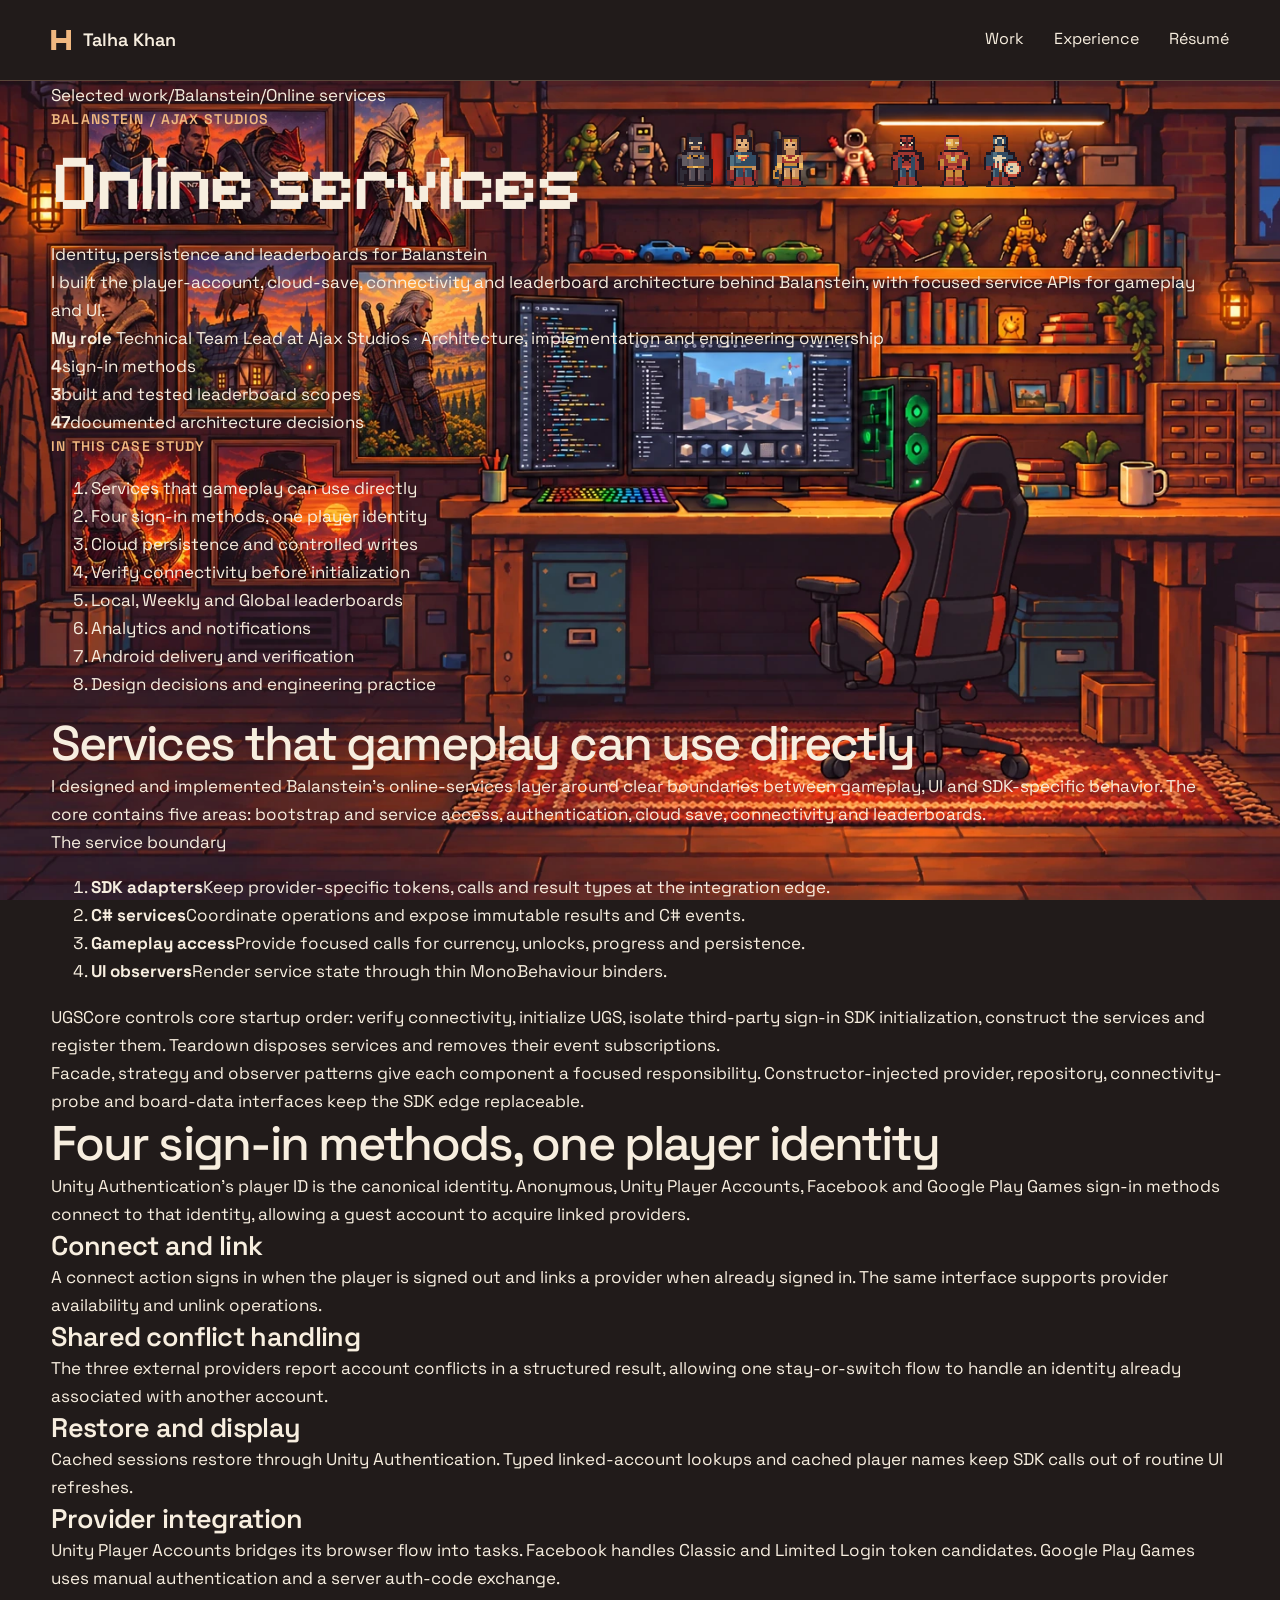
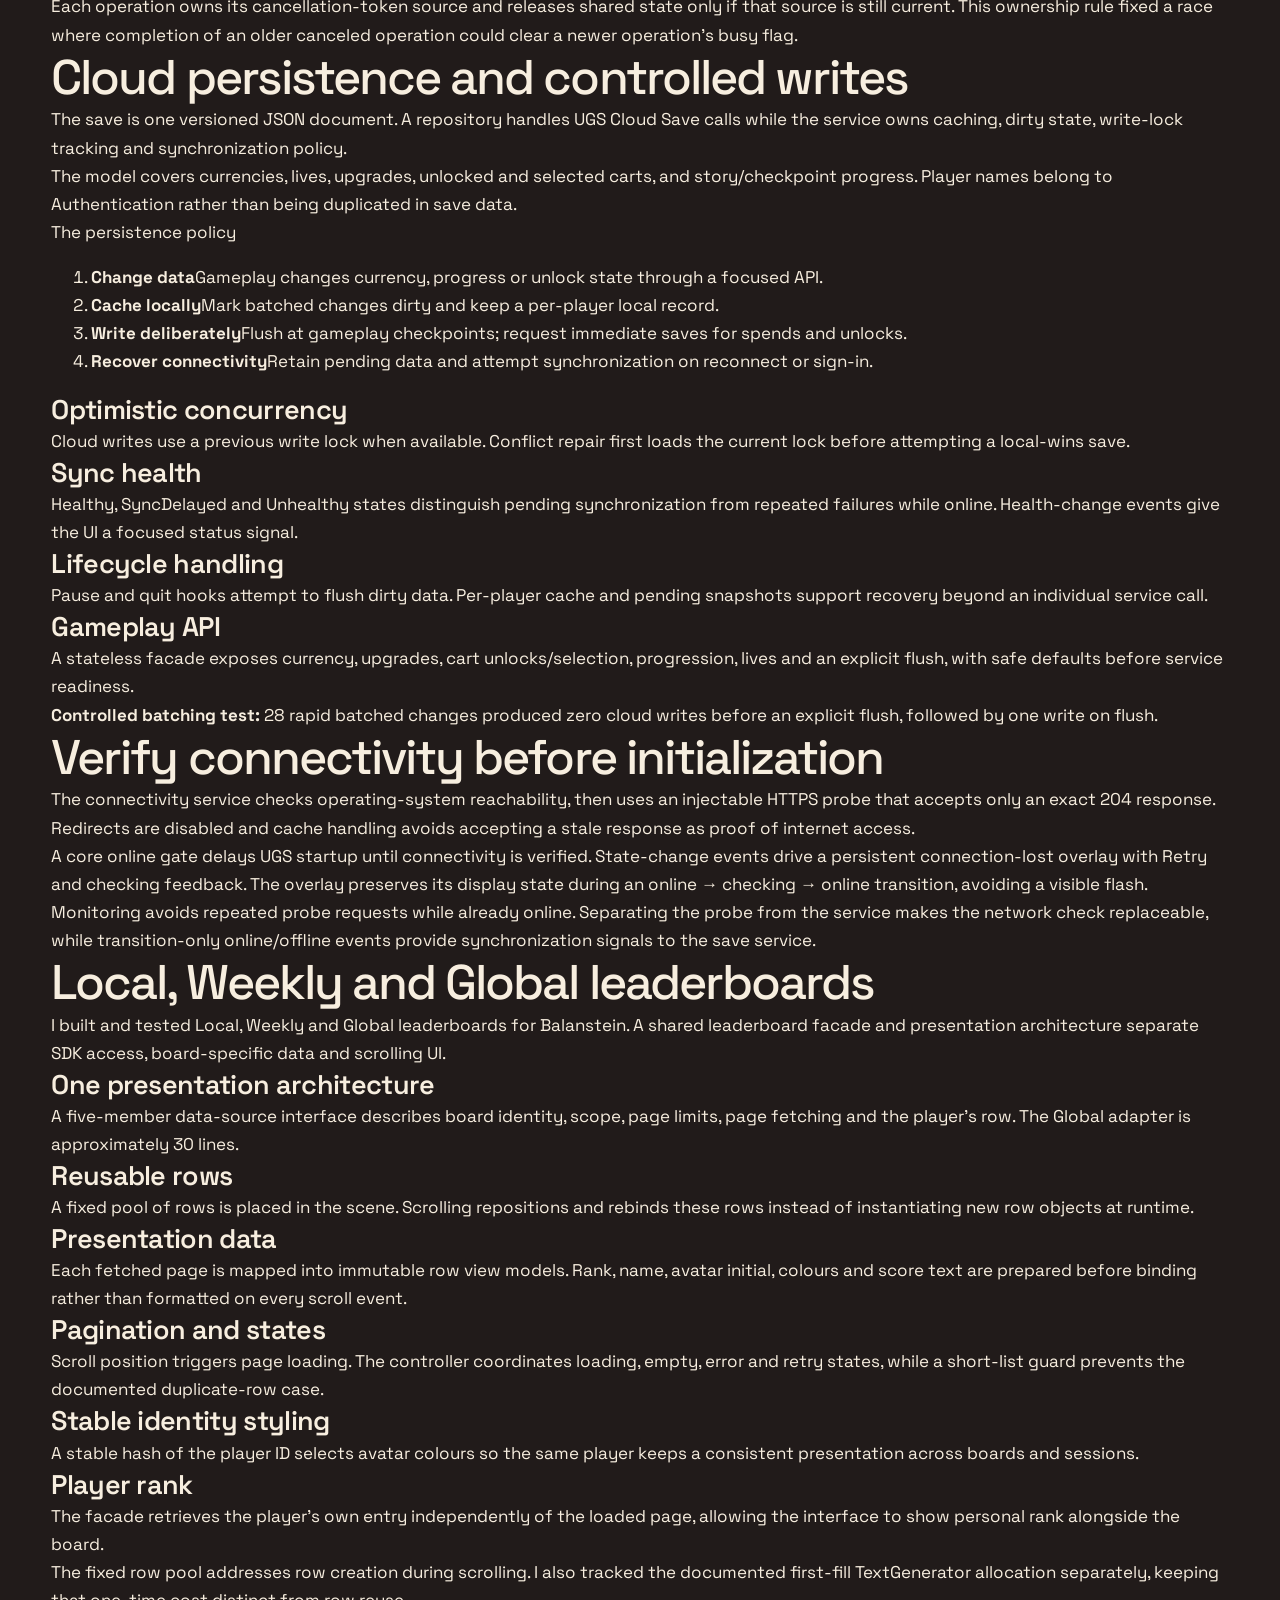
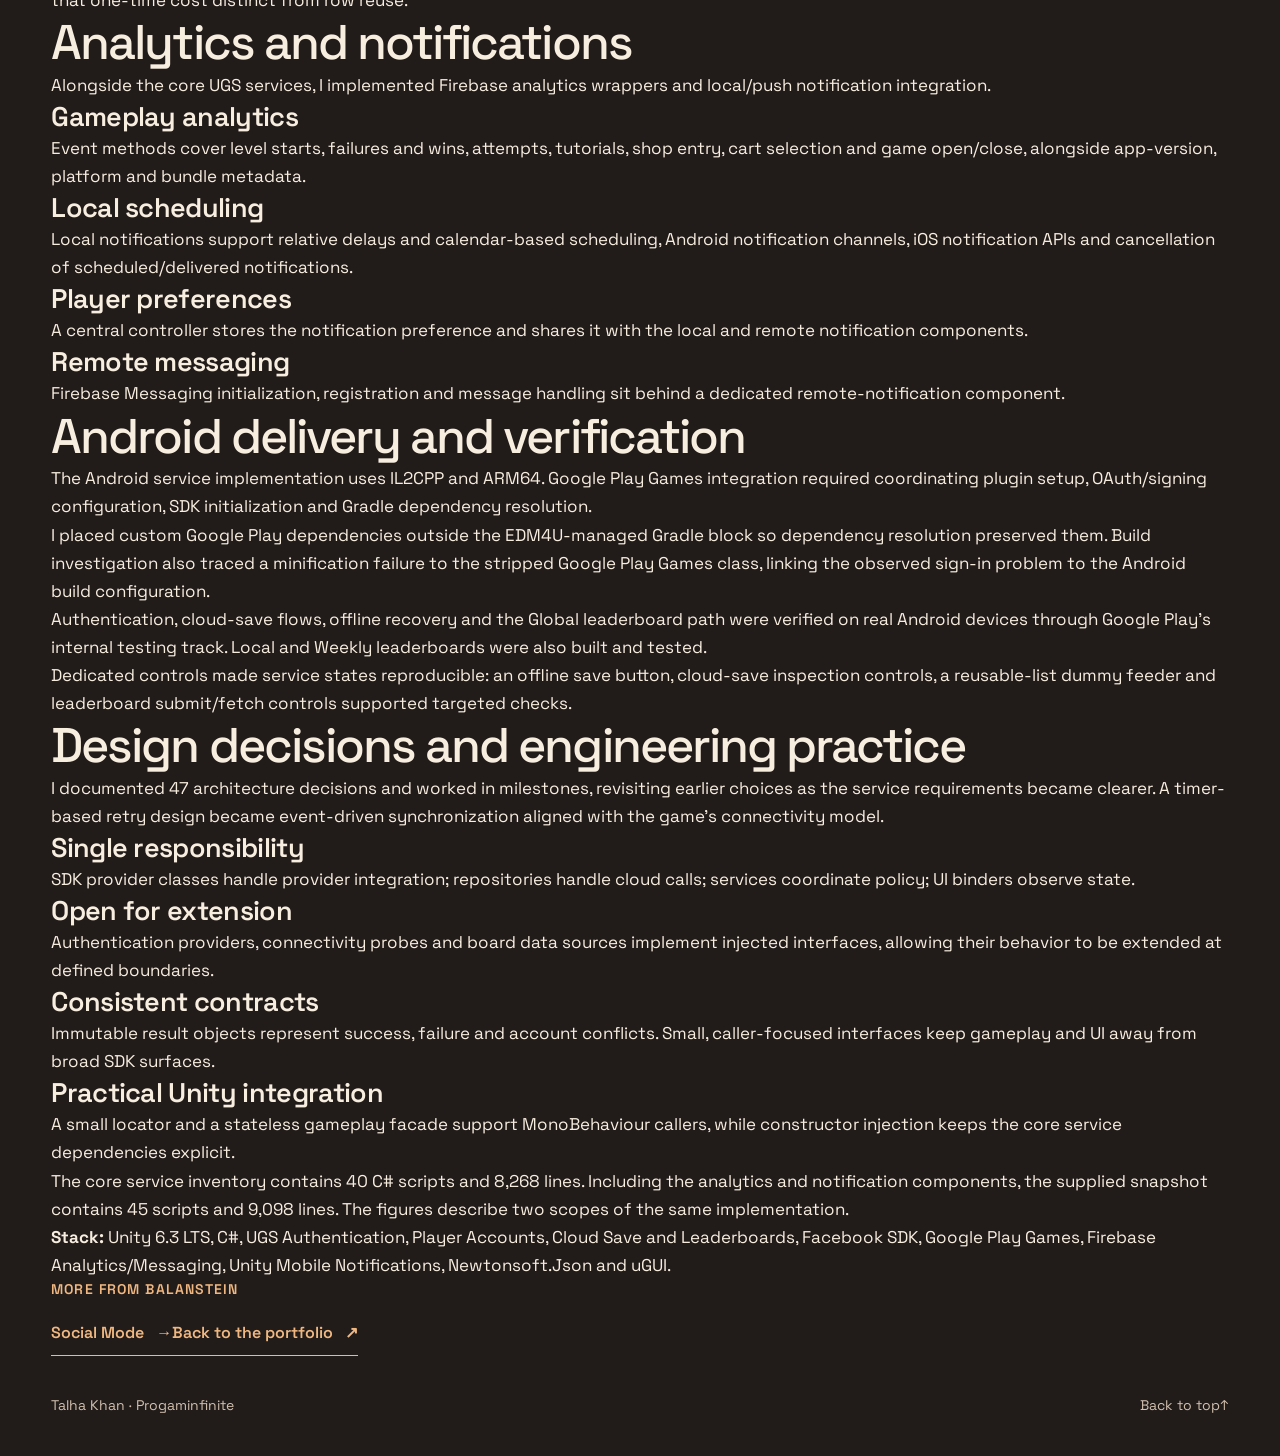
==== case-studies/balanstein-online-services/index.html @ c46fcde0 "Add Balanstein online services and tested leaderboards case study" ====
<!doctype html>
<html lang="en">
<head>
  <meta charset="utf-8">
  <meta name="viewport" content="width=device-width, initial-scale=1">
  <meta name="theme-color" content="#211b1a">
  <title>Online services · Balanstein · Talha Khan</title>
  <meta name="description" content="I built the player-account, cloud-save, connectivity and leaderboard architecture behind Balanstein, with focused service APIs for gameplay and UI.">
  <link rel="canonical" href="https://spideyatwork03.github.io/progaminfinite/case-studies/balanstein-online-services/">
  <meta property="og:title" content="Online services · Balanstein · Talha Khan">
  <meta property="og:description" content="I built the player-account, cloud-save, connectivity and leaderboard architecture behind Balanstein, with focused service APIs for gameplay and UI.">
  <meta property="og:type" content="article">
  <meta property="og:url" content="https://spideyatwork03.github.io/progaminfinite/case-studies/balanstein-online-services/">
  <meta property="og:image" content="https://spideyatwork03.github.io/progaminfinite/assets/art/balanstein-concept.webp">
  <link rel="icon" type="image/svg+xml" href="../../favicon.svg">
  <link rel="stylesheet" href="../../style.css">
</head>
<body class="case-study" id="top">
  <a class="skip-link" href="#main">Skip to case study</a>
  <div class="studio-backdrop" aria-hidden="true"><img src="../../assets/art/room-heroes.svg" alt="" width="1536" height="1024"></div>
  <header class="site-header"><div class="wrap header-inner">
    <a class="brand" href="../../"><span class="brand-mark" aria-hidden="true"></span>Talha Khan</a>
    <nav class="desktop-nav" aria-label="Main navigation"><a href="../../#work">Work</a><a href="../../#experience">Experience</a><a href="../../documents/Talha-Khan-Resume.pdf">Résumé</a></nav>
  </div></header>
  <main class="case-wrap wrap" id="main">
    <nav class="breadcrumbs" aria-label="Breadcrumb"><a href="../../#work">Selected work</a><span aria-hidden="true">/</span><a href="../../#balanstein">Balanstein</a><span aria-hidden="true">/</span><span aria-current="page">Online services</span></nav>
    <header class="case-hero">
      <p class="eyebrow">Balanstein / Ajax Studios</p><h1 class="case-title">Online services</h1>
      <p class="case-subtitle">Identity, persistence and leaderboards for Balanstein</p><p class="case-lead">I built the player-account, cloud-save, connectivity and leaderboard architecture behind Balanstein, with focused service APIs for gameplay and UI.</p>
      <p class="case-role"><strong>My role</strong> Technical Team Lead at Ajax Studios · Architecture, implementation and engineering ownership</p>
      <div class="case-metrics"><div><strong>4</strong><span>sign-in methods</span></div><div><strong>3</strong><span>built and tested leaderboard scopes</span></div><div><strong>47</strong><span>documented architecture decisions</span></div></div>
    </header>
    <div class="case-layout">
      <nav class="case-contents" aria-label="Case study contents"><p class="eyebrow">In this case study</p><ol><li><a href="#architecture">Services that gameplay can use directly</a></li><li><a href="#identity">Four sign-in methods, one player identity</a></li><li><a href="#persistence">Cloud persistence and controlled writes</a></li><li><a href="#connectivity">Verify connectivity before initialization</a></li><li><a href="#leaderboards">Local, Weekly and Global leaderboards</a></li><li><a href="#analytics">Analytics and notifications</a></li><li><a href="#delivery">Android delivery and verification</a></li><li><a href="#decisions">Design decisions and engineering practice</a></li></ol></nav>
      <div class="case-body"><section class="case-section" id="architecture" aria-labelledby="architecture-title"><h2 id="architecture-title">Services that gameplay can use directly</h2><p>I designed and implemented Balanstein’s online-services layer around clear boundaries between gameplay, UI and SDK-specific behavior. The core contains five areas: bootstrap and service access, authentication, cloud save, connectivity and leaderboards.</p><figure class="architecture-figure"><figcaption>The service boundary</figcaption><ol class="architecture-flow"><li><strong>SDK adapters</strong><span>Keep provider-specific tokens, calls and result types at the integration edge.</span></li><li><strong>C# services</strong><span>Coordinate operations and expose immutable results and C# events.</span></li><li><strong>Gameplay access</strong><span>Provide focused calls for currency, unlocks, progress and persistence.</span></li><li><strong>UI observers</strong><span>Render service state through thin MonoBehaviour binders.</span></li></ol></figure><p>UGSCore controls core startup order: verify connectivity, initialize UGS, isolate third-party sign-in SDK initialization, construct the services and register them. Teardown disposes services and removes their event subscriptions.</p><p>Facade, strategy and observer patterns give each component a focused responsibility. Constructor-injected provider, repository, connectivity-probe and board-data interfaces keep the SDK edge replaceable.</p></section><section class="case-section" id="identity" aria-labelledby="identity-title"><h2 id="identity-title">Four sign-in methods, one player identity</h2><p>Unity Authentication’s player ID is the canonical identity. Anonymous, Unity Player Accounts, Facebook and Google Play Games sign-in methods connect to that identity, allowing a guest account to acquire linked providers.</p><div class="case-notes"><article><h3>Connect and link</h3><p>A connect action signs in when the player is signed out and links a provider when already signed in. The same interface supports provider availability and unlink operations.</p></article><article><h3>Shared conflict handling</h3><p>The three external providers report account conflicts in a structured result, allowing one stay-or-switch flow to handle an identity already associated with another account.</p></article><article><h3>Restore and display</h3><p>Cached sessions restore through Unity Authentication. Typed linked-account lookups and cached player names keep SDK calls out of routine UI refreshes.</p></article><article><h3>Provider integration</h3><p>Unity Player Accounts bridges its browser flow into tasks. Facebook handles Classic and Limited Login token candidates. Google Play Games uses manual authentication and a server auth-code exchange.</p></article></div><p>Each operation owns its cancellation-token source and releases shared state only if that source is still current. This ownership rule fixed a race where completion of an older canceled operation could clear a newer operation’s busy flag.</p></section><section class="case-section" id="persistence" aria-labelledby="persistence-title"><h2 id="persistence-title">Cloud persistence and controlled writes</h2><p>The save is one versioned JSON document. A repository handles UGS Cloud Save calls while the service owns caching, dirty state, write-lock tracking and synchronization policy.</p><p>The model covers currencies, lives, upgrades, unlocked and selected carts, and story/checkpoint progress. Player names belong to Authentication rather than being duplicated in save data.</p><figure class="architecture-figure"><figcaption>The persistence policy</figcaption><ol class="architecture-flow"><li><strong>Change data</strong><span>Gameplay changes currency, progress or unlock state through a focused API.</span></li><li><strong>Cache locally</strong><span>Mark batched changes dirty and keep a per-player local record.</span></li><li><strong>Write deliberately</strong><span>Flush at gameplay checkpoints; request immediate saves for spends and unlocks.</span></li><li><strong>Recover connectivity</strong><span>Retain pending data and attempt synchronization on reconnect or sign-in.</span></li></ol></figure><div class="case-notes"><article><h3>Optimistic concurrency</h3><p>Cloud writes use a previous write lock when available. Conflict repair first loads the current lock before attempting a local-wins save.</p></article><article><h3>Sync health</h3><p>Healthy, SyncDelayed and Unhealthy states distinguish pending synchronization from repeated failures while online. Health-change events give the UI a focused status signal.</p></article><article><h3>Lifecycle handling</h3><p>Pause and quit hooks attempt to flush dirty data. Per-player cache and pending snapshots support recovery beyond an individual service call.</p></article><article><h3>Gameplay API</h3><p>A stateless facade exposes currency, upgrades, cart unlocks/selection, progression, lives and an explicit flush, with safe defaults before service readiness.</p></article></div><p class="case-result"><strong>Controlled batching test:</strong> 28 rapid batched changes produced zero cloud writes before an explicit flush, followed by one write on flush.</p></section><section class="case-section" id="connectivity" aria-labelledby="connectivity-title"><h2 id="connectivity-title">Verify connectivity before initialization</h2><p>The connectivity service checks operating-system reachability, then uses an injectable HTTPS probe that accepts only an exact 204 response. Redirects are disabled and cache handling avoids accepting a stale response as proof of internet access.</p><p>A core online gate delays UGS startup until connectivity is verified. State-change events drive a persistent connection-lost overlay with Retry and checking feedback. The overlay preserves its display state during an online → checking → online transition, avoiding a visible flash.</p><p>Monitoring avoids repeated probe requests while already online. Separating the probe from the service makes the network check replaceable, while transition-only online/offline events provide synchronization signals to the save service.</p></section><section class="case-section" id="leaderboards" aria-labelledby="leaderboards-title"><h2 id="leaderboards-title">Local, Weekly and Global leaderboards</h2><p>I built and tested Local, Weekly and Global leaderboards for Balanstein. A shared leaderboard facade and presentation architecture separate SDK access, board-specific data and scrolling UI.</p><div class="case-notes"><article><h3>One presentation architecture</h3><p>A five-member data-source interface describes board identity, scope, page limits, page fetching and the player’s row. The Global adapter is approximately 30 lines.</p></article><article><h3>Reusable rows</h3><p>A fixed pool of rows is placed in the scene. Scrolling repositions and rebinds these rows instead of instantiating new row objects at runtime.</p></article><article><h3>Presentation data</h3><p>Each fetched page is mapped into immutable row view models. Rank, name, avatar initial, colours and score text are prepared before binding rather than formatted on every scroll event.</p></article><article><h3>Pagination and states</h3><p>Scroll position triggers page loading. The controller coordinates loading, empty, error and retry states, while a short-list guard prevents the documented duplicate-row case.</p></article><article><h3>Stable identity styling</h3><p>A stable hash of the player ID selects avatar colours so the same player keeps a consistent presentation across boards and sessions.</p></article><article><h3>Player rank</h3><p>The facade retrieves the player’s own entry independently of the loaded page, allowing the interface to show personal rank alongside the board.</p></article></div><p>The fixed row pool addresses row creation during scrolling. I also tracked the documented first-fill TextGenerator allocation separately, keeping that one-time cost distinct from row reuse.</p></section><section class="case-section" id="analytics" aria-labelledby="analytics-title"><h2 id="analytics-title">Analytics and notifications</h2><p>Alongside the core UGS services, I implemented Firebase analytics wrappers and local/push notification integration.</p><div class="case-notes"><article><h3>Gameplay analytics</h3><p>Event methods cover level starts, failures and wins, attempts, tutorials, shop entry, cart selection and game open/close, alongside app-version, platform and bundle metadata.</p></article><article><h3>Local scheduling</h3><p>Local notifications support relative delays and calendar-based scheduling, Android notification channels, iOS notification APIs and cancellation of scheduled/delivered notifications.</p></article><article><h3>Player preferences</h3><p>A central controller stores the notification preference and shares it with the local and remote notification components.</p></article><article><h3>Remote messaging</h3><p>Firebase Messaging initialization, registration and message handling sit behind a dedicated remote-notification component.</p></article></div></section><section class="case-section" id="delivery" aria-labelledby="delivery-title"><h2 id="delivery-title">Android delivery and verification</h2><p>The Android service implementation uses IL2CPP and ARM64. Google Play Games integration required coordinating plugin setup, OAuth/signing configuration, SDK initialization and Gradle dependency resolution.</p><p>I placed custom Google Play dependencies outside the EDM4U-managed Gradle block so dependency resolution preserved them. Build investigation also traced a minification failure to the stripped Google Play Games class, linking the observed sign-in problem to the Android build configuration.</p><p>Authentication, cloud-save flows, offline recovery and the Global leaderboard path were verified on real Android devices through Google Play’s internal testing track. Local and Weekly leaderboards were also built and tested.</p><p>Dedicated controls made service states reproducible: an offline save button, cloud-save inspection controls, a reusable-list dummy feeder and leaderboard submit/fetch controls supported targeted checks.</p></section><section class="case-section" id="decisions" aria-labelledby="decisions-title"><h2 id="decisions-title">Design decisions and engineering practice</h2><p>I documented 47 architecture decisions and worked in milestones, revisiting earlier choices as the service requirements became clearer. A timer-based retry design became event-driven synchronization aligned with the game’s connectivity model.</p><div class="case-notes"><article><h3>Single responsibility</h3><p>SDK provider classes handle provider integration; repositories handle cloud calls; services coordinate policy; UI binders observe state.</p></article><article><h3>Open for extension</h3><p>Authentication providers, connectivity probes and board data sources implement injected interfaces, allowing their behavior to be extended at defined boundaries.</p></article><article><h3>Consistent contracts</h3><p>Immutable result objects represent success, failure and account conflicts. Small, caller-focused interfaces keep gameplay and UI away from broad SDK surfaces.</p></article><article><h3>Practical Unity integration</h3><p>A small locator and a stateless gameplay facade support MonoBehaviour callers, while constructor injection keeps the core service dependencies explicit.</p></article></div><p>The core service inventory contains 40 C# scripts and 8,268 lines. Including the analytics and notification components, the supplied snapshot contains 45 scripts and 9,098 lines. The figures describe two scopes of the same implementation.</p><p><strong>Stack:</strong> Unity 6.3 LTS, C#, UGS Authentication, Player Accounts, Cloud Save and Leaderboards, Facebook SDK, Google Play Games, Firebase Analytics/Messaging, Unity Mobile Notifications, Newtonsoft.Json and uGUI.</p></section></div>
    </div>
    <aside class="case-next" aria-label="Related case study"><p class="eyebrow">More from Balanstein</p><a class="text-link" href="../balanstein-social-mode/">Social Mode <span aria-hidden="true">→</span></a><a class="text-link" href="../../#balanstein">Back to the portfolio <span aria-hidden="true">↗</span></a></aside>
    <footer class="site-footer"><span>Talha Khan · Progaminfinite</span><a href="#top">Back to top <span aria-hidden="true">↑</span></a></footer>
  </main>
</body>
</html>
---- style.css ----
@font-face{font-family:"Space Grotesk";src:url("assets/fonts/space-grotesk-latin.woff2") format("woff2");font-weight:400 700;font-style:normal;font-display:swap}
@font-face{font-family:"Pixelify Sans";src:url("assets/fonts/pixelify-sans-latin.woff2") format("woff2");font-weight:500;font-style:normal;font-display:swap}
:root{color-scheme:dark;--ink:#f7eedf;--soft:#d0c0ae;--accent:#f0b880;--surface:#261f1c;--raised:#302722;--line:#5b473b}
*{box-sizing:border-box}
html{scroll-padding-top:110px}
body{margin:0;background:#211b1a;color:var(--ink);font:400 17px/1.65 "Space Grotesk",Arial,sans-serif;overflow-wrap:break-word}
body.dialog-open{overflow:hidden}
h1,h2,h3,h4,p,figure{margin:0}
a{color:inherit;text-decoration:none}
button{font:inherit;color:inherit;cursor:pointer}
a,button,summary{-webkit-tap-highlight-color:transparent}
a:focus-visible,button:focus-visible,summary:focus-visible{outline:3px solid var(--accent);outline-offset:5px}
[hidden]{display:none!important}
img{display:block;max-width:100%}
.wrap{width:min(1280px,92%);margin-inline:auto}
.skip-link{position:fixed;top:10px;left:10px;z-index:100;padding:12px 20px;background:var(--ink);color:#211b1a;clip-path:inset(100%)}
.skip-link:focus{clip-path:none}
.studio-backdrop{position:fixed;inset:0;z-index:-1;pointer-events:none;background:#211b1a}
.studio-backdrop img{width:100%;height:100%;object-fit:cover;object-position:center top}
.site-header{position:sticky;top:0;z-index:20;background:#211b1a;border-bottom:1px solid var(--line)}
.header-inner{min-height:80px;display:flex;align-items:center;gap:30px;position:relative}
.brand{display:flex;align-items:center;gap:12px;min-height:44px;font-weight:600;font-size:18px;white-space:nowrap}
.brand-mark{width:20px;height:20px;background:var(--accent);clip-path:polygon(0 0,25% 0,25% 40%,75% 40%,75% 0,100% 0,100% 100%,75% 100%,75% 65%,25% 65%,25% 100%,0 100%)}
.desktop-nav{display:flex;gap:30px;margin-left:auto}
.desktop-nav a{display:flex;align-items:center;min-height:44px;font-size:16px;border-bottom:2px solid transparent}
.desktop-nav a:hover{border-color:var(--accent)}
.menu-toggle{display:none;align-items:center;justify-content:space-between;gap:14px;min-height:44px;padding:6px 12px;background:var(--raised);border:1px solid var(--line);margin-left:auto;font-size:16px}
.mobile-nav{position:absolute;inset:100% 0 auto;background:#211b1a;border:1px solid var(--line);padding:12px;box-shadow:0 16px 30px #0008}
.mobile-nav a{display:block;padding:12px 16px;min-height:48px;border-bottom:1px solid var(--line)}
.mobile-nav a:last-child{border:0}
.hero{min-height:calc(100svh - 80px);display:flex;align-items:flex-end;justify-content:flex-end;position:relative;padding-block:26vh 48px;gap:30px}
.mobile-studio{display:none}
.hero-copy{width:560px;max-width:100%;padding:30px 34px;background:#211b1af5;border:1px solid #947154;box-shadow:7px 7px 0 #171311b3}
.eyebrow{font-size:14px;line-height:1.5;font-weight:600;letter-spacing:.08em;text-transform:uppercase;color:var(--accent);margin-bottom:12px}
h1{font:500 clamp(60px,6.2vw,88px)/1.04 "Pixelify Sans",monospace;letter-spacing:-.035em;margin-bottom:15px}
h1>span{color:var(--accent)}
.headline{font-size:22px;font-weight:600;line-height:1.5}
.hero-intro{color:var(--soft);font-size:18px;line-height:1.65;margin-top:20px;max-width:48ch}
.hero-actions{display:flex;flex-wrap:wrap;gap:12px;margin-top:26px}
.button{display:inline-flex;align-items:center;justify-content:center;gap:20px;min-height:50px;padding:12px 20px;border:1px solid #bd9774;background:var(--surface);font-size:16px;font-weight:600}
.button:hover{background:#423127}
.button.primary{background:var(--accent);color:#211b1a;border-color:var(--accent)}
.button.primary:hover{background:#ffd1a2}
.file-type{font-size:14px}
.text-link{display:inline-flex;align-items:center;gap:12px;min-height:44px;font-size:16px;font-weight:600;color:var(--accent);border:0;border-bottom:1px solid currentColor;background:transparent;padding:4px 0}
.text-link:hover{color:#ffe0b9}
.content-shell{background:var(--surface);border:1px solid var(--line);padding-inline:48px;box-shadow:0 20px 80px #0006}
.intro-strip{display:grid;grid-template-columns:repeat(3,1fr);gap:22px;padding-block:38px 30px;border-bottom:1px solid var(--line)}
.intro-strip>div{display:flex;flex-direction:column;gap:4px}
.intro-strip strong{font-size:40px;line-height:1.15;letter-spacing:-.04em;font-weight:600}
.intro-strip span{font-size:16px;color:var(--soft)}
.intro-strip p{grid-column:1/-1;color:var(--soft);font-size:14px}
.section{padding-block:65px;border-bottom:1px solid var(--line);scroll-margin-top:24px}
.section-heading{display:flex;align-items:flex-end;justify-content:space-between;gap:40px;margin-bottom:35px}
h2{font-size:clamp(32px,3.8vw,49px);font-weight:500;line-height:1.17;letter-spacing:-.04em}
.section-heading>p{max-width:34ch;color:var(--soft);font-size:17px}
h3{font-size:27px;font-weight:600;line-height:1.3;letter-spacing:-.025em}
h4{font-size:18px;font-weight:600;line-height:1.4}
.current-project,.project{border:1px solid #73523e;background:#302722;border-radius:3px;overflow:hidden}
.current-project{display:grid;grid-template-columns:1.2fr 1fr}
.project-art{background:#192426;align-self:start}
.project-art img{width:100%;height:auto;aspect-ratio:16/9;object-fit:contain}
.project-art figcaption{font-size:14px;line-height:1.5;padding:9px 15px;background:#211b1a;color:var(--soft);border-bottom:1px solid var(--line)}
.project-copy{padding:27px 30px}
.project-copy h3{font-size:32px;margin-bottom:15px}
.project-copy>p+p{margin-top:15px}
.project-copy>p:not(.eyebrow):not(.project-state){color:var(--soft)}
.project-state{font-size:14px;color:#ffcf8c;margin-bottom:10px;font-weight:600}
.project-state>span{display:inline-block;width:7px;height:7px;background:#ffcf8c;margin-right:7px}
.mechanics{border-top:1px solid var(--line);padding-top:15px}
.mechanics strong{display:block;color:var(--ink);font-weight:500;margin-bottom:5px}
.tags{list-style:none;display:flex;flex-wrap:wrap;gap:7px;margin:20px 0 0;padding:0}
.tags li{font-size:14px;line-height:1.5;color:#eed7bd;padding:5px 10px;background:#211b1a;border:1px solid var(--line)}
summary{cursor:pointer;list-style:none}
summary::-webkit-details-marker{display:none}
.engineering-notes{grid-column:1/-1;border-top:1px solid var(--line);background:#29221e}
.engineering-notes>summary{padding:18px 24px;min-height:60px;font-size:17px;font-weight:600;display:flex;justify-content:space-between;gap:20px}
details[open]>summary>span:last-child{color:var(--accent)}
.notes-grid{display:grid;grid-template-columns:1fr 1fr;gap:27px 36px;padding:7px 26px 30px}
.notes-grid p{color:var(--soft);font-size:16px;line-height:1.7;margin-top:8px}
.project-pair{display:grid;grid-template-columns:1fr 1fr;gap:24px;margin-top:25px;align-items:start}
.screenshot-gallery{border-top:1px solid var(--line);padding:22px 24px 24px}
.gallery-label{font-size:16px;font-weight:600;margin-bottom:14px}
.gallery-grid{display:grid;grid-template-columns:repeat(3,1fr);gap:12px}
.gallery-grid a{display:block;min-width:0;border:1px solid var(--line);background:#211b1a}
.gallery-grid a:hover{border-color:var(--accent)}
.gallery-grid img{width:100%;height:84px;object-fit:cover}
.gallery-grid span{display:block;font-size:14px;line-height:1.4;padding:9px}
.published-heading{margin-top:60px;display:grid;grid-template-columns:1fr 1fr;gap:40px;align-items:center;margin-bottom:26px}
.published-heading h3{font-size:32px}
.published-heading>p{color:var(--soft)}
.game-list{border-top:1px solid var(--line)}
.game-row{border-bottom:1px solid var(--line)}
.game-row>summary{display:flex;align-items:center;gap:20px;min-height:120px;padding:20px 0}
.game-row>summary:hover,.skill-row>summary:hover{color:#ffd9ac}
.game-row>summary>img{width:66px;height:66px;object-fit:cover;border-radius:9px;flex-shrink:0}
.game-title{flex:1;min-width:0;display:flex;flex-direction:column;gap:5px}
.game-title strong{font-size:20px;line-height:1.4;font-weight:500}
.game-title>span{font-size:14px;color:var(--soft)}
.download-count{font-size:22px;font-weight:600;min-width:115px;text-align:right;line-height:1.3}
.download-count>span{display:block;color:var(--soft);font-size:14px;font-weight:400;margin-top:4px}
.expand-label{font-size:14px;min-width:65px;text-align:right}
.expand-label>span{font-size:20px;color:var(--accent);margin-left:4px}
.game-row[open] .expand-label>span{font-size:0}
.game-row[open] .expand-label>span:after{content:"−";font-size:20px}
.game-detail{display:grid;grid-template-columns:1fr 1fr;gap:30px;padding:0 0 30px 86px}
.game-detail img{max-height:340px;width:100%;object-fit:contain;background:#171412}
.game-detail figcaption{font-size:14px;color:var(--soft);margin-top:7px}
.game-detail p{color:var(--soft)}
.game-detail p+p{margin-top:16px}
.game-detail .text-link{margin-top:20px}
.ownership{font-size:16px;color:var(--ink)!important}
.source-note{color:var(--soft);font-size:14px;margin-top:23px;max-width:90ch}
.about-layout{display:grid;grid-template-columns:1.1fr 1fr;gap:50px}
.about-lead{font-size:23px;line-height:1.6}
.about-layout>div{color:var(--soft)}
.about-layout>div p+p{margin-top:18px}
.skills-intro{display:flex;justify-content:space-between;gap:20px;align-items:center;margin-bottom:24px;color:var(--soft)}
.skills-intro .text-link{flex-shrink:0}
.skills-grid{display:grid;grid-template-columns:1fr 1fr;gap:0 34px}
.skill-row{border-top:1px solid var(--line)}
.skill-row summary{display:flex;align-items:center;gap:14px;padding:19px 0;min-height:80px}
.skill-number{font:500 17px/1.5 "Pixelify Sans",monospace;color:var(--accent)}
.skill-row h3{font-size:19px;line-height:1.45;flex:1;letter-spacing:0}
.skill-row summary>span:last-child{font-size:23px;color:var(--accent)}
.skill-row[open] summary>span:last-child{font-size:0}
.skill-row[open] summary>span:last-child:after{content:"−";font-size:23px}
.skill-row>p{color:var(--soft);font-size:16px;padding:0 0 25px;line-height:1.75}
.job{display:grid;grid-template-columns:190px 1fr;gap:38px;padding:34px 0;border-top:1px solid var(--line)}
.job-date{font-size:16px;font-weight:500}
.job-date>span{display:block;color:var(--soft);font-size:14px;margin-top:7px}
.job-content h3{margin-bottom:16px;font-size:29px}
.job-content p:not(.eyebrow){color:var(--soft)}
.job-content .career-path{font-size:15px;color:var(--accent)!important;margin-bottom:16px}
.job-content ul{color:var(--soft);padding-left:20px;margin:16px 0 0}
.job-content li+li{margin-top:10px}
.job-content .text-link{margin-top:19px}
.education{border-top:1px solid var(--line);display:grid;grid-template-columns:190px 1fr auto;gap:38px;padding-top:32px;align-items:start}
.education h3{font-size:23px}
.education p:not(.eyebrow){color:var(--soft);margin-top:8px;font-size:16px}
.education>span{font-size:16px}
.contact{display:grid;grid-template-columns:1fr 1fr;gap:50px}
.contact h2{max-width:10ch}
.contact h2+p{color:var(--soft);margin-top:22px}
.location{font-size:16px;color:var(--soft);margin-top:15px}
.contact-links{display:flex;flex-direction:column}
.contact-links a{display:flex;align-items:center;gap:15px;min-height:67px;border-bottom:1px solid var(--line);font-size:17px}
.contact-links a:hover{color:var(--accent)}
.contact-links a>span:first-child{font-size:14px;color:var(--soft);width:68px;flex-shrink:0;white-space:nowrap}
.contact-links a>span:last-child{margin-left:auto;color:var(--accent);font-size:20px}
.site-footer{padding-block:28px;display:flex;justify-content:space-between;gap:20px;color:var(--soft);font-size:14px;align-items:center}
.site-footer a{min-height:44px;display:flex;align-items:center}
.image-dialog{width:min(1450px,94vw);max-width:none;max-height:94svh;height:90svh;padding:0;border:1px solid #ac805b;background:#181411;color:var(--ink);overflow:hidden}
.image-dialog::backdrop{background:#090706ed}
.dialog-toolbar{display:flex;align-items:center;justify-content:space-between;gap:18px;padding:14px 22px;border-bottom:1px solid var(--line);min-height:74px}
.dialog-toolbar p{font-size:16px;line-height:1.4}
.dialog-close,.dialog-controls button{font-size:16px;min-height:44px;padding:8px 15px;border:1px solid var(--line);background:var(--raised);white-space:nowrap}
.dialog-close:hover,.dialog-controls button:hover:not(:disabled){border-color:var(--accent)}
.dialog-close span{font-size:22px;margin-left:7px}
.dialog-image-wrap{height:calc(100% - 149px);display:flex;align-items:center;justify-content:center;padding:16px}
.dialog-image-wrap img{max-width:100%;max-height:100%;object-fit:contain}
.dialog-controls{display:flex;justify-content:center;align-items:center;gap:22px;padding:12px 18px;min-height:75px;border-top:1px solid var(--line)}
.dialog-controls button:disabled{opacity:.45;cursor:default}
#gallery-position{font-size:16px;min-width:45px;text-align:center}
@media(min-width:1600px){.hero{padding-bottom:65px}}
@media(max-width:1050px){.content-shell{padding-inline:32px}.hero-copy{width:520px;padding:26px}.section-heading{align-items:flex-start;gap:25px}.section-heading>p{max-width:28ch}.current-project{grid-template-columns:1fr}.current-project>.project-art img{max-height:440px}.current-project>.project-copy{display:grid;grid-template-columns:1fr 1fr;gap:15px 28px}.current-project .project-copy .project-state,.current-project .project-copy h3{grid-column:1/-1;margin:0}.current-project .project-copy>p+p{margin-top:0}.current-project .project-copy .mechanics,.current-project .project-copy .tags{grid-column:1/-1}.project-copy{padding:24px}.gallery-grid{gap:7px}.gallery-grid img{height:68px}.game-row>summary{gap:15px}.game-title strong{font-size:18px}.game-detail{padding-left:0}.job{grid-template-columns:160px 1fr;gap:25px}.education{grid-template-columns:160px 1fr;gap:25px}.education>span{grid-column:2}.contact{gap:25px}.contact-links a{font-size:16px;gap:8px}}
@media(max-width:760px){
  html{scroll-padding-top:85px}.wrap{width:94%}.header-inner{min-height:68px;gap:18px;flex-wrap:wrap}.brand{font-size:17px}.desktop-nav{gap:20px;flex-wrap:wrap}.desktop-nav a{font-size:15px}.js .desktop-nav{display:none}.js .menu-toggle{display:flex}
  .studio-backdrop img{object-position:35% center;opacity:.4}.hero{min-height:0;display:block;padding:18px 0 35px}.mobile-studio{display:block;width:100%;height:auto;aspect-ratio:3/2;border:1px solid var(--line)}
  .hero-copy{width:100%;padding:27px 25px;box-shadow:none;border:1px solid var(--line);margin-top:12px;background:#211b1a}.hero-copy .eyebrow{font-size:14px}h1{font-size:clamp(52px,10.5vw,77px)}.headline{font-size:21px}.hero-intro{font-size:17px}.hero-actions{gap:10px}.button{gap:15px;padding:12px 16px}
  .content-shell{padding-inline:23px}.intro-strip{gap:16px;padding-block:28px}.intro-strip strong{font-size:32px}.intro-strip span{font-size:14px}.section{padding-block:46px}.section-heading{display:block;margin-bottom:27px}.section-heading>p{max-width:60ch;margin-top:18px}h2{font-size:36px}.current-project>.project-copy{display:block}.current-project .project-copy .project-state{margin-bottom:10px}.current-project .project-copy h3{margin-bottom:15px}.current-project .project-copy>p+p{margin-top:15px}.project-copy{padding:24px}.notes-grid{gap:25px}.project-pair{gap:19px;grid-template-columns:1fr}
  .gallery-grid img{height:96px}.published-heading{grid-template-columns:1fr;gap:20px;margin-top:45px}.published-heading h3{font-size:29px}.game-row>summary{gap:13px;min-height:110px;flex-wrap:wrap}.game-row>summary>img{width:52px;height:52px}.game-title{flex-basis:calc(100% - 65px)}.download-count{font-size:17px;text-align:left;min-width:0;margin-left:65px}.download-count>span{display:inline;font-size:14px;margin-left:5px}.expand-label{margin-left:auto}.game-detail{grid-template-columns:1fr;gap:20px}.about-layout{grid-template-columns:1fr;gap:22px}.about-lead{font-size:22px}.skills-grid{gap:0 22px}.skills-intro{align-items:flex-start;flex-direction:column}.skill-row h3{font-size:18px}.skill-row summary{gap:9px;min-height:90px}.job{grid-template-columns:1fr;gap:18px}.job-date>span{display:inline;margin-left:12px}.education{grid-template-columns:1fr;gap:15px}.education>span{grid-column:auto}.contact{grid-template-columns:1fr;gap:26px}.contact h2{max-width:none}.contact-links a{font-size:17px}.site-footer{flex-wrap:wrap;font-size:14px}
  .dialog-toolbar{padding:10px 13px;gap:10px}.dialog-toolbar p{font-size:14px}.dialog-close{font-size:14px;padding:8px 10px}.dialog-image-wrap{padding:6px}.dialog-controls{gap:10px;padding-inline:10px}.dialog-controls button{font-size:14px;padding:8px 10px}.image-dialog{width:96vw;height:88svh}
}
@media(max-width:480px){
  .content-shell{padding-inline:18px}.hero-copy{padding:24px 20px}.hero-copy .eyebrow{max-width:27ch}.headline{font-size:20px}.hero-actions .button{flex:1}.button{gap:10px;font-size:15px;padding-inline:12px}.intro-strip{grid-template-columns:1fr 1fr;gap:22px}.intro-strip>div:last-of-type{grid-column:1/-1}.intro-strip strong{font-size:34px}.intro-strip>div:last-of-type{display:block}.intro-strip>div:last-of-type strong{margin-right:10px}.intro-strip>div:last-of-type span{display:inline-block;max-width:17ch;vertical-align:middle}.intro-strip p{font-size:14px}
  h2{font-size:32px}.project-copy{padding:22px 18px}.project-copy h3{font-size:29px}.notes-grid{grid-template-columns:1fr;padding-inline:18px}.engineering-notes>summary{padding-inline:18px;font-size:16px}.screenshot-gallery{padding:20px 16px}.gallery-grid{grid-template-columns:1fr}.gallery-grid a{display:grid;grid-template-columns:110px 1fr;align-items:center}.gallery-grid img{height:65px}.gallery-grid span{font-size:15px;padding:12px}.game-title strong{font-size:18px}.skills-grid{grid-template-columns:1fr}.skill-row summary{min-height:75px}.job-date{font-size:15px}.job-date>span{display:block;margin-left:0;font-size:14px}.job-content h3{font-size:26px}.contact-links a{font-size:16px}.contact-links a>span:first-child{width:60px;font-size:14px}.contact-links a{gap:8px}.site-footer{gap:4px}
}
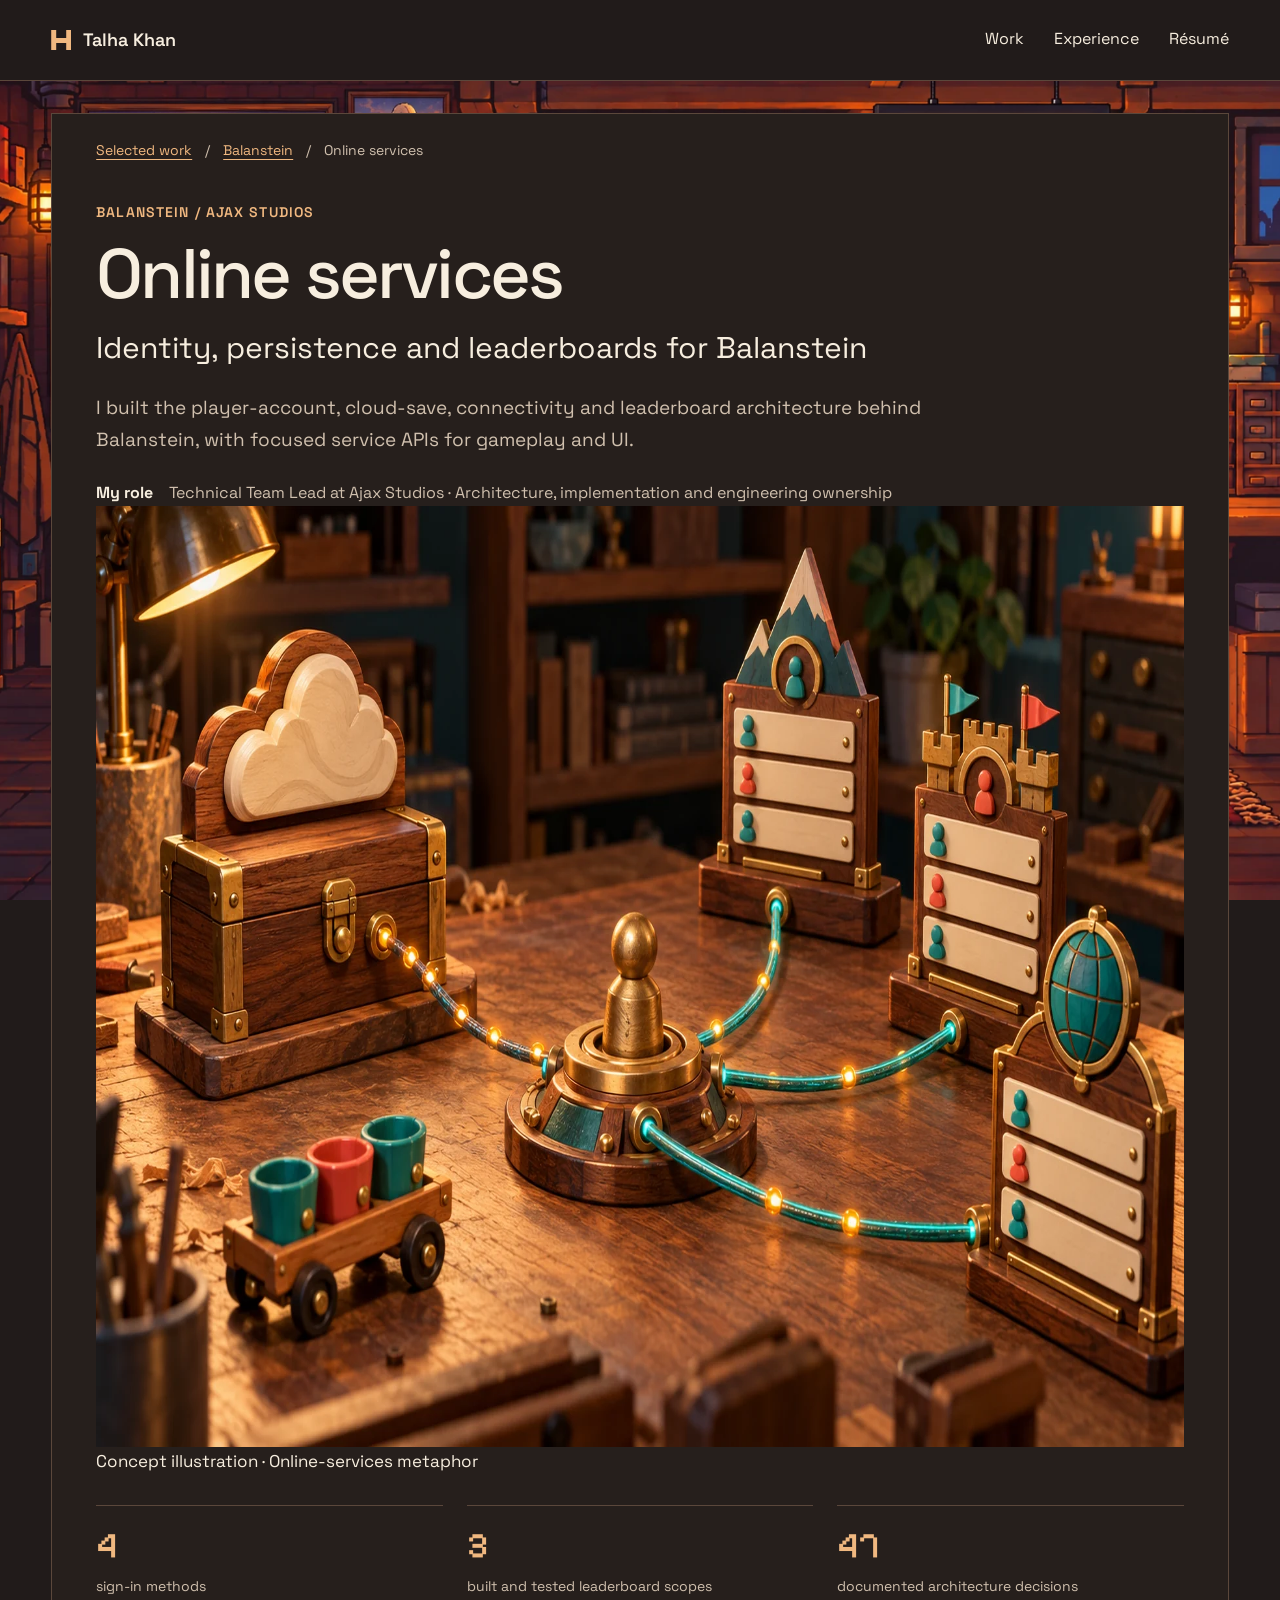
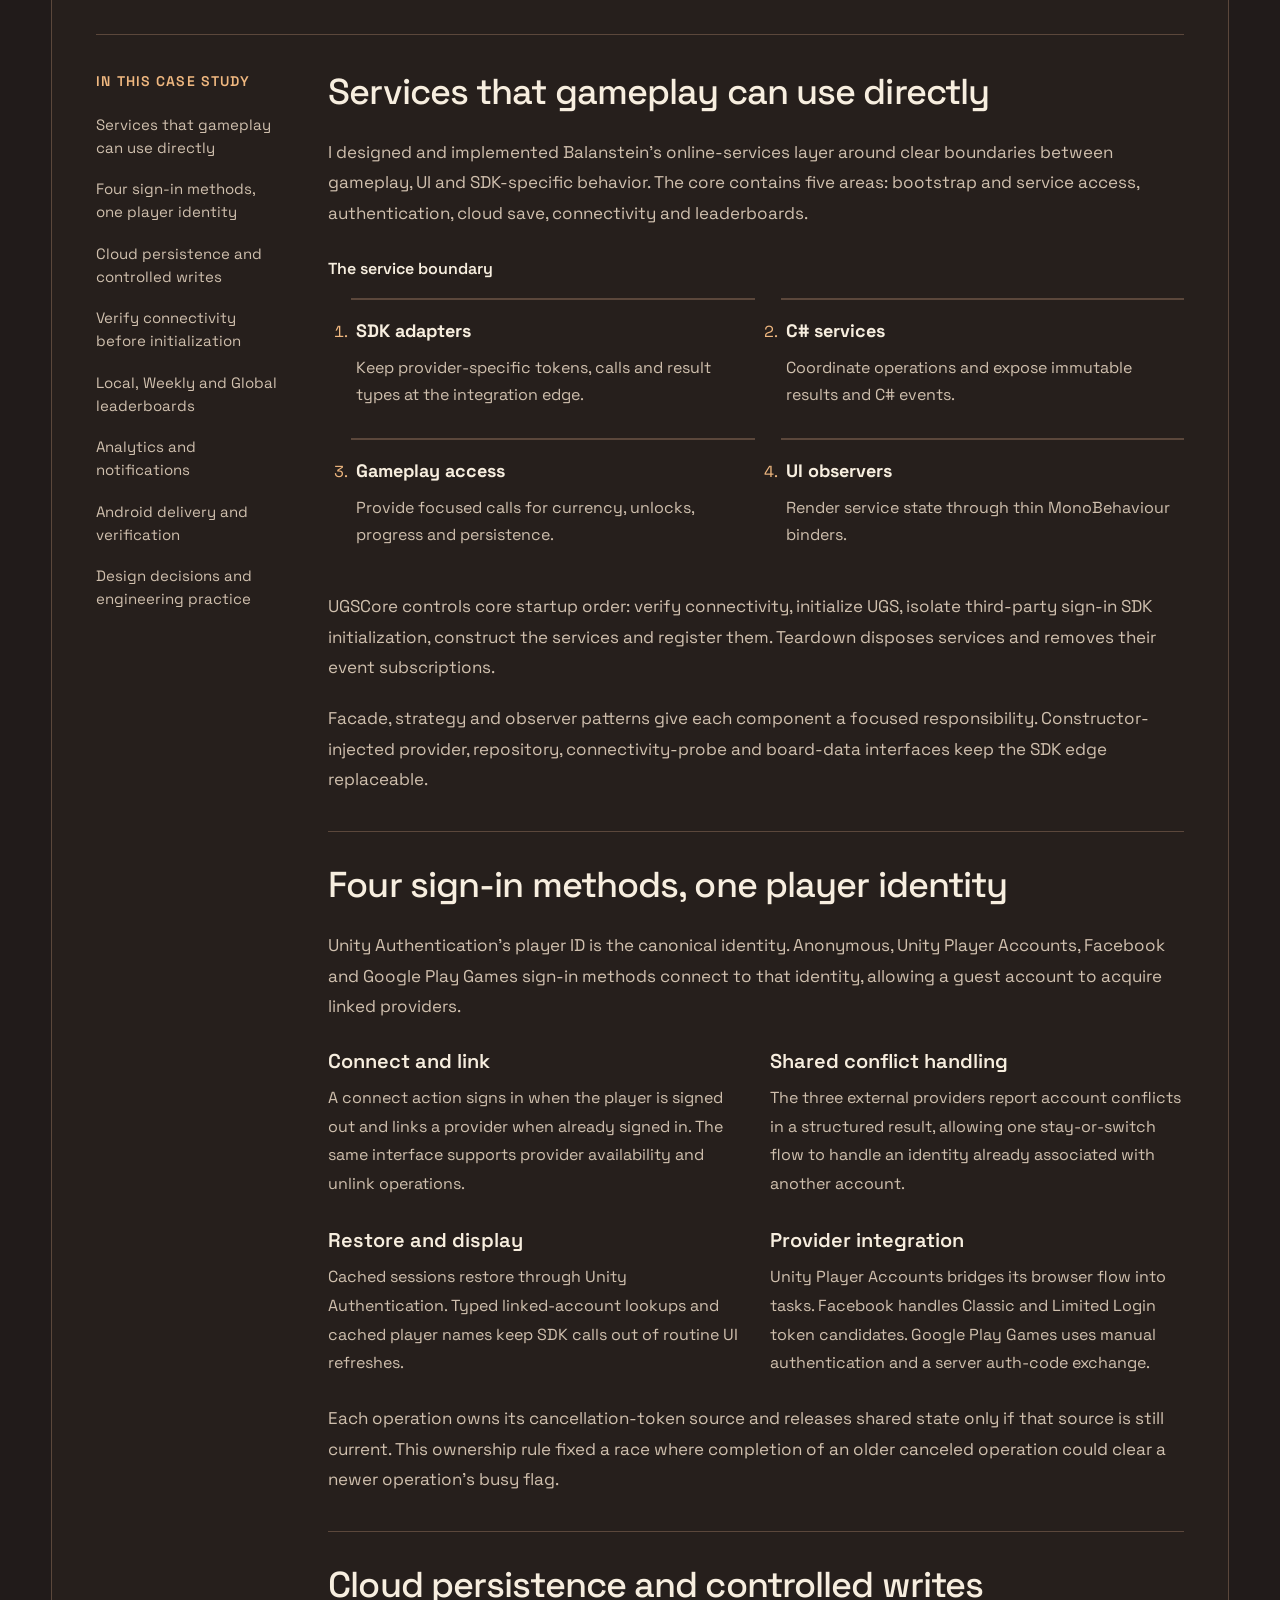
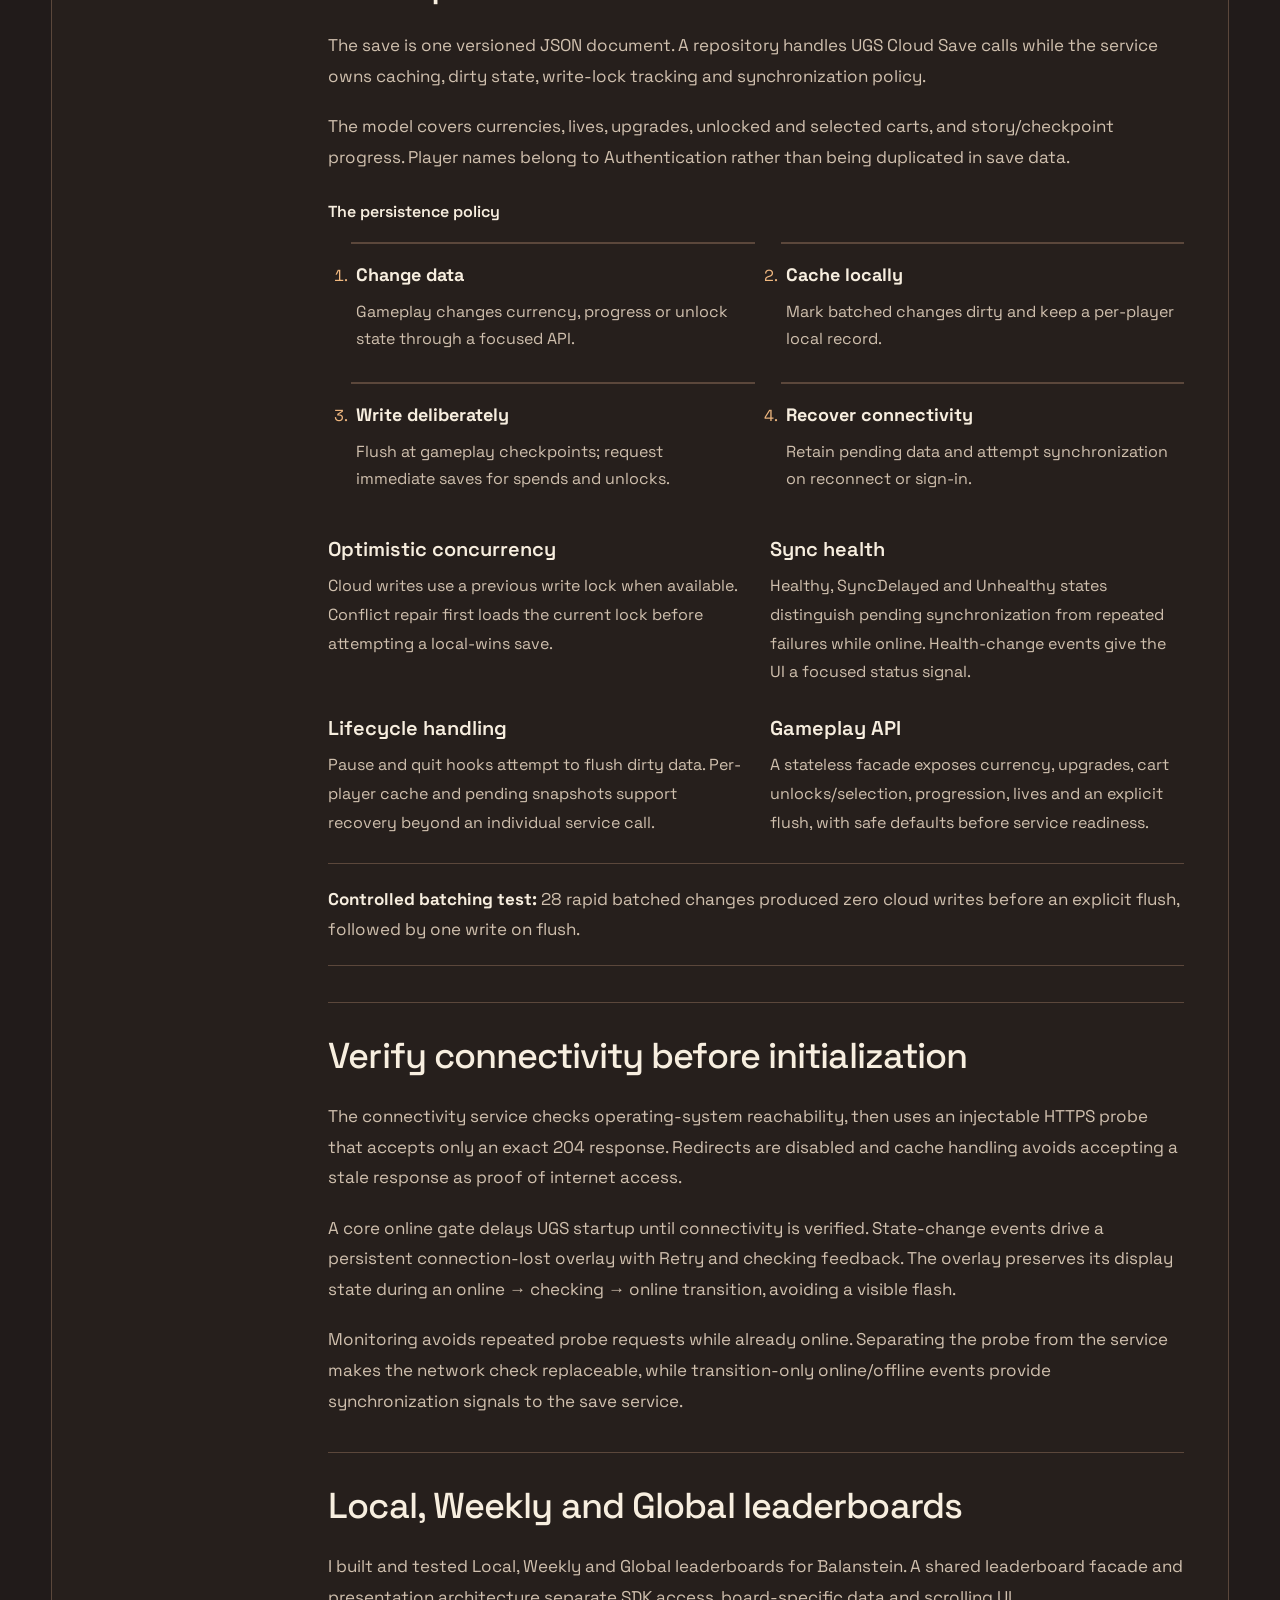
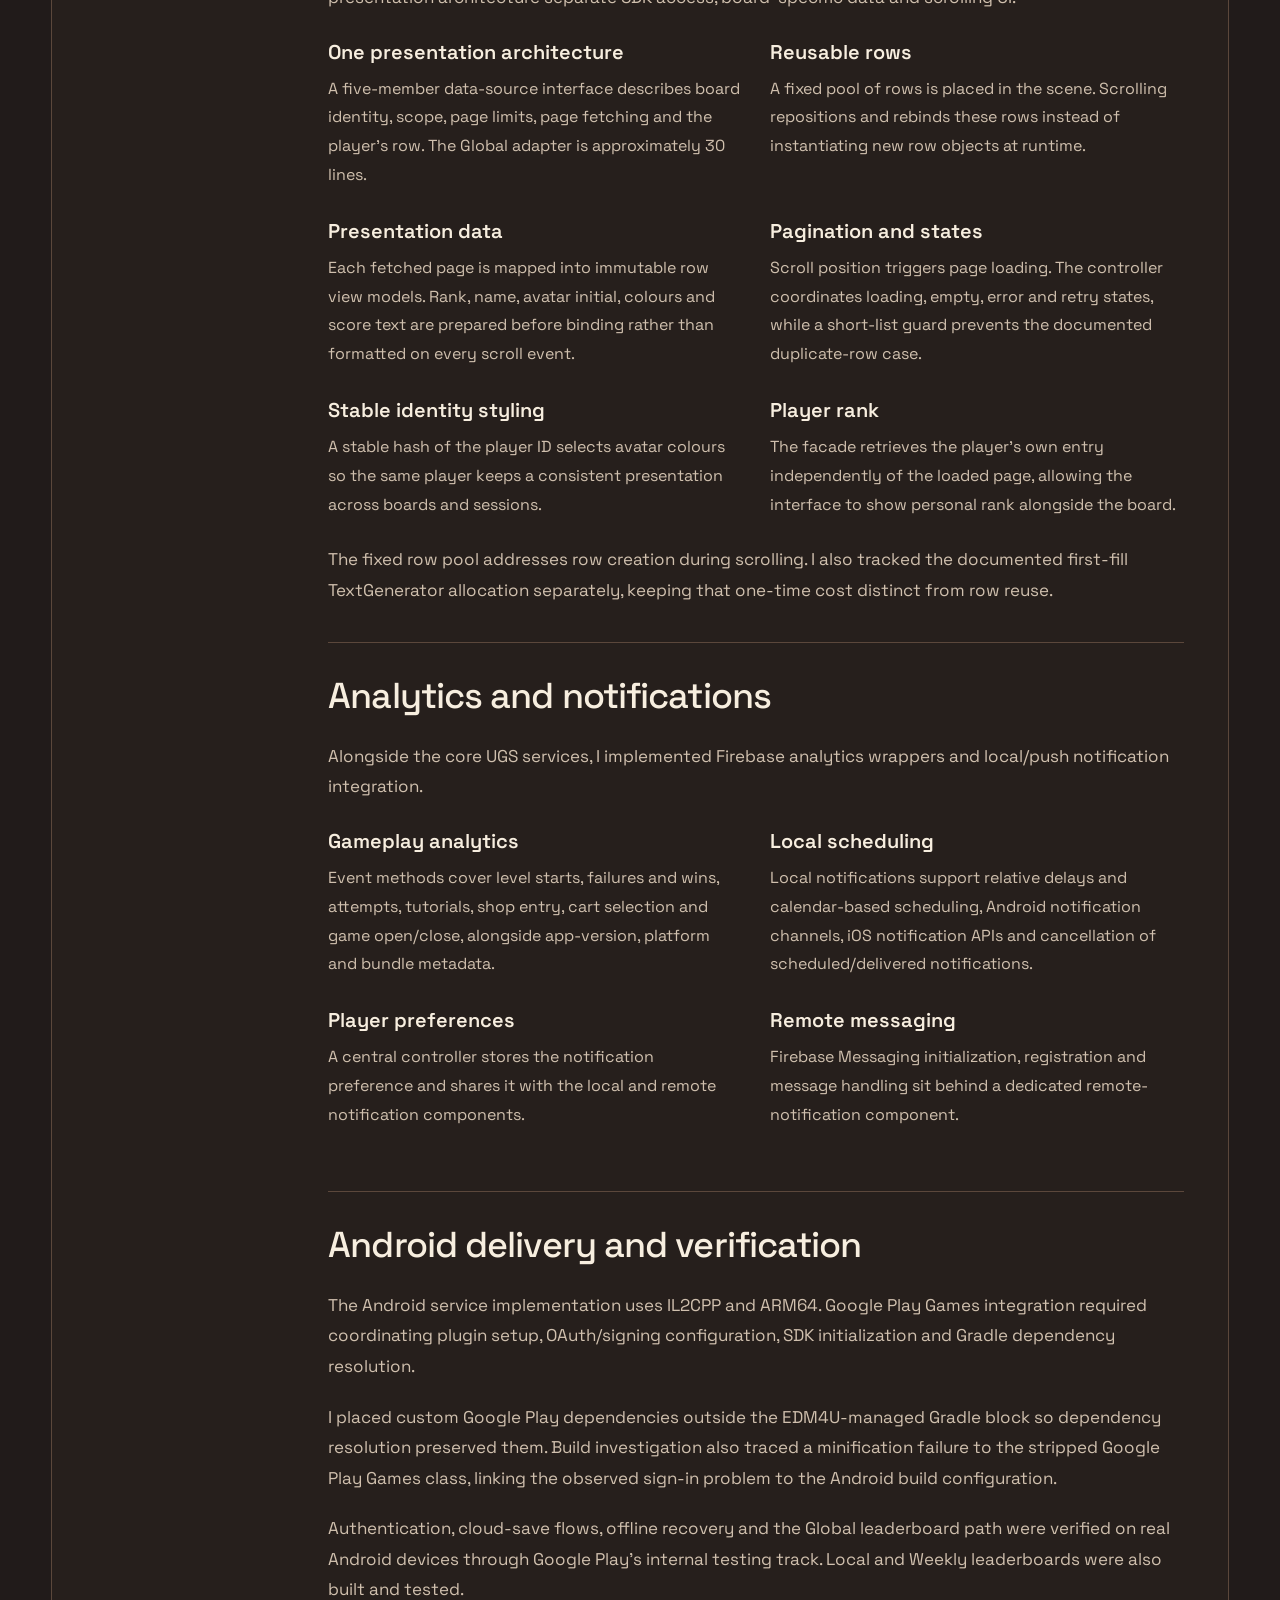
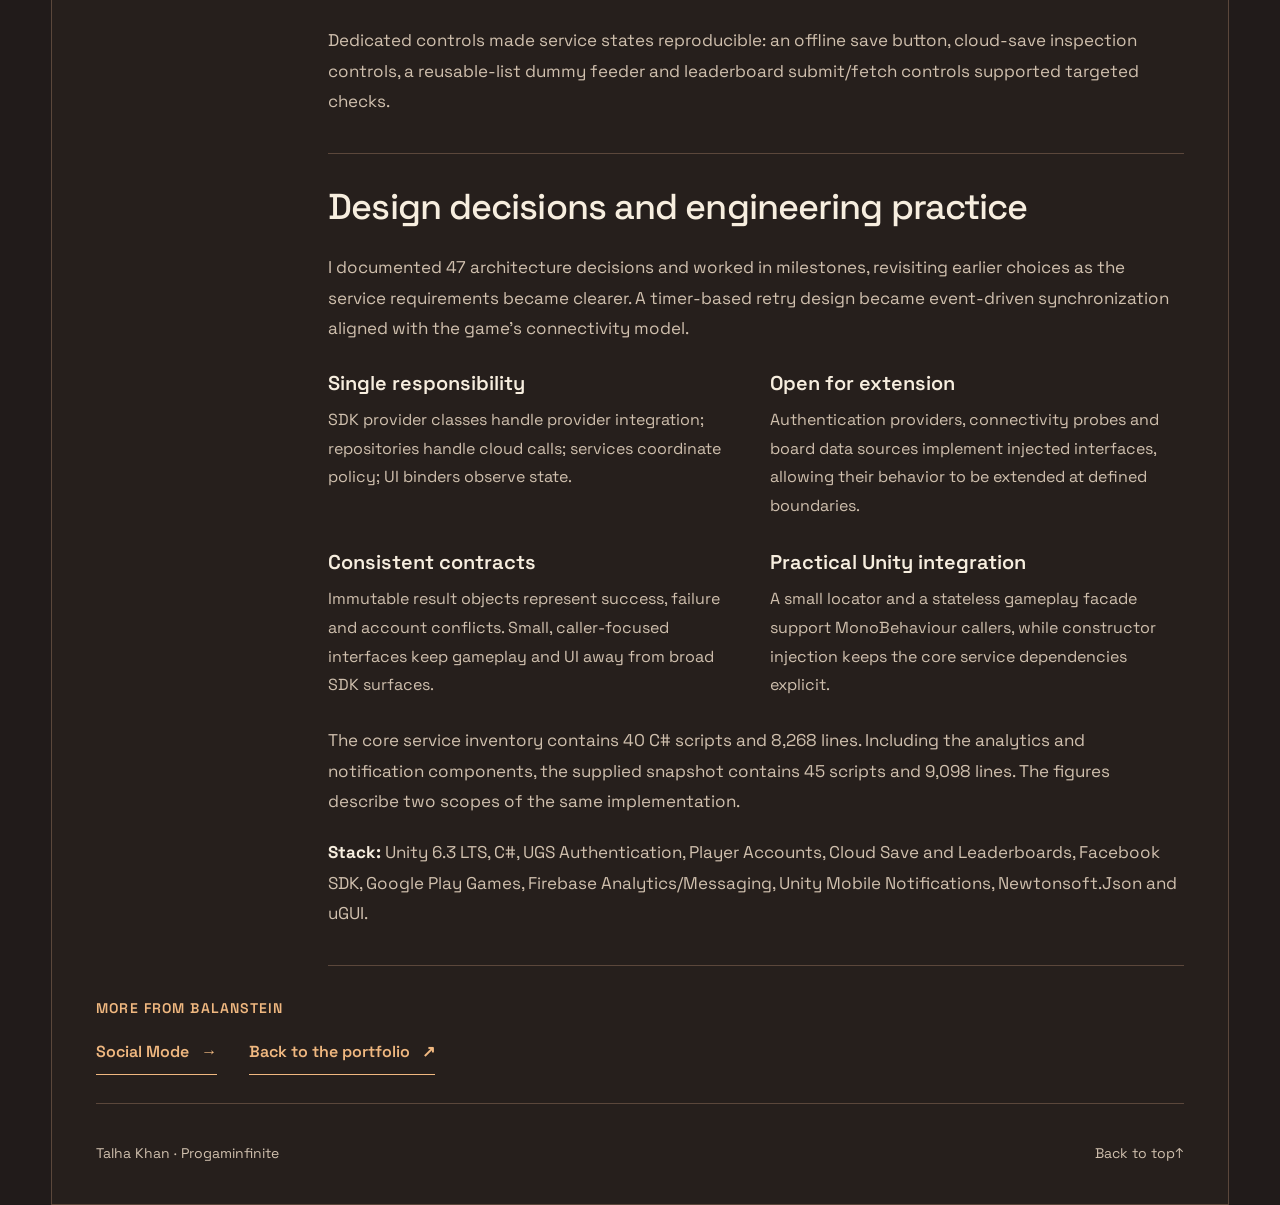
==== commit 61c82146: "Refresh online services concept artwork" ====
--- a/case-studies/balanstein-online-services/index.html
+++ b/case-studies/balanstein-online-services/index.html
@@ -11,7 +11,7 @@
   <meta property="og:description" content="I built the player-account, cloud-save, connectivity and leaderboard architecture behind Balanstein, with focused service APIs for gameplay and UI.">
   <meta property="og:type" content="article">
   <meta property="og:url" content="https://spideyatwork03.github.io/progaminfinite/case-studies/balanstein-online-services/">
-  <meta property="og:image" content="https://spideyatwork03.github.io/progaminfinite/assets/art/balanstein-concept.webp">
+  <meta property="og:image" content="https://spideyatwork03.github.io/progaminfinite/assets/art/balanstein-services-concept.webp">
   <link rel="icon" type="image/svg+xml" href="../../favicon.svg">
   <link rel="stylesheet" href="../../style.css">
 </head>
@@ -28,6 +28,7 @@
       <p class="eyebrow">Balanstein / Ajax Studios</p><h1 class="case-title">Online services</h1>
       <p class="case-subtitle">Identity, persistence and leaderboards for Balanstein</p><p class="case-lead">I built the player-account, cloud-save, connectivity and leaderboard architecture behind Balanstein, with focused service APIs for gameplay and UI.</p>
       <p class="case-role"><strong>My role</strong> Technical Team Lead at Ajax Studios · Architecture, implementation and engineering ownership</p>
+      <figure class="case-visual"><img src="../../assets/art/balanstein-services-concept.webp" alt="A workshop diorama connects one player token and saved progress to three distinct leaderboard towers." width="1672" height="941" fetchpriority="high"><figcaption>Concept illustration · Online-services metaphor</figcaption></figure>
       <div class="case-metrics"><div><strong>4</strong><span>sign-in methods</span></div><div><strong>3</strong><span>built and tested leaderboard scopes</span></div><div><strong>47</strong><span>documented architecture decisions</span></div></div>
     </header>
     <div class="case-layout">
--- a/style.css
+++ b/style.css
@@ -176,3 +176,57 @@
   .content-shell{padding-inline:18px}.hero-copy{padding:24px 20px}.hero-copy .eyebrow{max-width:27ch}.headline{font-size:20px}.hero-actions .button{flex:1}.button{gap:10px;font-size:15px;padding-inline:12px}.intro-strip{grid-template-columns:1fr 1fr;gap:22px}.intro-strip>div:last-of-type{grid-column:1/-1}.intro-strip strong{font-size:34px}.intro-strip>div:last-of-type{display:block}.intro-strip>div:last-of-type strong{margin-right:10px}.intro-strip>div:last-of-type span{display:inline-block;max-width:17ch;vertical-align:middle}.intro-strip p{font-size:14px}
   h2{font-size:32px}.project-copy{padding:22px 18px}.project-copy h3{font-size:29px}.notes-grid{grid-template-columns:1fr;padding-inline:18px}.engineering-notes>summary{padding-inline:18px;font-size:16px}.screenshot-gallery{padding:20px 16px}.gallery-grid{grid-template-columns:1fr}.gallery-grid a{display:grid;grid-template-columns:110px 1fr;align-items:center}.gallery-grid img{height:65px}.gallery-grid span{font-size:15px;padding:12px}.game-title strong{font-size:18px}.skills-grid{grid-template-columns:1fr}.skill-row summary{min-height:75px}.job-date{font-size:15px}.job-date>span{display:block;margin-left:0;font-size:14px}.job-content h3{font-size:26px}.contact-links a{font-size:16px}.contact-links a>span:first-child{width:60px;font-size:14px}.contact-links a{gap:8px}.site-footer{gap:4px}
 }
+
+.case-study-links{grid-column:1/-1;display:grid;grid-template-columns:1fr 1fr;border-top:1px solid var(--line);background:#211b1a}
+.case-study-links>a{display:flex;flex-direction:column;gap:10px;padding:25px 27px;min-width:0}
+.case-study-links>a+a{border-left:1px solid var(--line)}
+.case-study-links>a:hover{background:#382b24}
+.case-study-links .eyebrow{margin:0}
+.case-study-links strong{font-size:24px;font-weight:600;line-height:1.3}
+.case-study-links>a>span:not(.eyebrow):not(.case-link-label){font-size:16px;color:var(--soft)}
+.case-link-label{font-size:16px;color:var(--accent);font-weight:600;margin-top:auto;padding-top:8px}
+.case-wrap{max-width:1200px;margin-block:32px 0;background:var(--surface);border:1px solid var(--line);padding-inline:44px}
+.breadcrumbs{display:flex;flex-wrap:wrap;gap:9px 13px;font-size:14px;padding-block:25px;color:var(--soft)}
+.breadcrumbs a{color:var(--accent);text-decoration:underline;text-underline-offset:4px}
+.case-hero{padding-block:15px 36px;border-bottom:1px solid var(--line)}
+.case-title{font:500 clamp(42px,5.5vw,70px)/1.1 "Space Grotesk",Arial,sans-serif;letter-spacing:-.04em;margin-bottom:15px}
+.case-subtitle{font-size:clamp(22px,2.8vw,30px);line-height:1.4;max-width:42ch}
+.case-lead{font-size:19px;line-height:1.7;color:var(--soft);max-width:74ch;margin-top:23px}
+.case-role{font-size:16px;color:var(--soft);margin-top:23px}
+.case-role strong{display:inline-block;margin-right:12px;color:var(--ink)}
+.case-metrics{display:grid;grid-template-columns:repeat(3,1fr);gap:24px;margin-top:30px}
+.case-metrics>div{padding-top:18px;border-top:1px solid var(--line);display:flex;flex-direction:column;gap:8px}
+.case-metrics strong{font:500 36px/1.2 "Pixelify Sans",monospace;color:var(--accent)}
+.case-metrics span{font-size:14px;line-height:1.6;color:var(--soft)}
+.case-layout{display:grid;grid-template-columns:190px minmax(0,1fr);gap:42px;padding-top:36px;align-items:start}
+.case-contents{position:sticky;top:112px;padding-bottom:20px}
+.case-contents ol{list-style:none;padding:0;margin:0}
+.case-contents a{display:block;padding:9px 0;font-size:15px;line-height:1.55;color:var(--soft);min-height:44px}
+.case-contents a:hover{color:var(--accent);text-decoration:underline;text-underline-offset:4px}
+.case-body{min-width:0}
+.case-section{padding-block:0 36px;margin-bottom:32px;border-bottom:1px solid var(--line);scroll-margin-top:115px}
+.case-section h2{font-size:clamp(27px,3vw,36px);line-height:1.2;letter-spacing:-.025em;margin-bottom:23px}
+.case-section>p{color:var(--soft);margin-bottom:20px;font-size:17px;line-height:1.8}
+.case-section>p:last-child{margin-bottom:0}
+.case-section strong{color:var(--ink)}
+.case-notes{display:grid;grid-template-columns:1fr 1fr;gap:27px 28px;margin-block:25px}
+.case-notes h3{font-size:20px;letter-spacing:0;line-height:1.4;margin-bottom:9px}
+.case-notes p{font-size:16px;line-height:1.8;color:var(--soft)}
+.architecture-figure{margin-block:27px}
+.architecture-figure figcaption{font-size:16px;font-weight:600;margin-bottom:16px}
+.architecture-flow{display:grid;grid-template-columns:1fr 1fr;gap:14px 26px;padding:0 0 0 23px;margin:0}
+.architecture-flow li{padding:16px 10px 16px 5px;border-top:2px solid var(--line);font-size:16px;color:var(--accent)}
+.architecture-flow strong{display:block;font-size:18px;margin-bottom:8px}
+.architecture-flow span{display:block;font-size:16px;line-height:1.7;color:var(--soft)}
+.case-result{padding-block:20px;border-top:1px solid var(--line);border-bottom:1px solid var(--line)}
+.case-section .booster-heading{font-size:20px;font-weight:500;letter-spacing:0;margin-top:24px}
+.case-next{display:flex;flex-wrap:wrap;column-gap:32px;row-gap:12px;padding-bottom:28px;border-bottom:1px solid var(--line)}
+.case-next>.eyebrow{flex-basis:100%;margin:0}
+@media(max-width:1050px){.case-wrap{padding-inline:30px}.case-layout{grid-template-columns:160px minmax(0,1fr);gap:28px}.case-notes{grid-template-columns:1fr;gap:24px}}
+@media(max-width:760px){
+  .case-study-links{grid-template-columns:1fr}.case-study-links>a{padding:24px}.case-study-links>a+a{border-left:0;border-top:1px solid var(--line)}
+  .case-study .header-inner{padding-block:8px;gap:5px}.case-study .desktop-nav{width:100%;margin:0;gap:24px}.case-study .desktop-nav a{min-height:40px}.case-study .brand{min-height:40px}
+  .case-wrap{margin-top:18px;padding-inline:22px}.breadcrumbs{padding-block:22px}.case-hero{padding-top:0}.case-title{font-size:44px}.case-lead{font-size:18px}.case-role strong{display:block;margin-bottom:6px}
+  .case-metrics{gap:18px;grid-template-columns:1fr 1fr}.case-metrics>div:last-child{grid-column:1/-1}.case-metrics strong{font-size:32px}.case-layout{grid-template-columns:1fr;gap:28px;padding-top:28px}.case-contents{position:static;border-bottom:1px solid var(--line);padding-bottom:24px}.case-contents ol{display:grid;grid-template-columns:1fr 1fr;gap:0 20px}.case-section{scroll-margin-top:135px;margin-bottom:26px;padding-bottom:30px}.case-section h2{font-size:29px}.case-section>p{font-size:17px}.case-notes{grid-template-columns:1fr}.architecture-flow{gap:12px 18px}.case-next{display:block}.case-next .text-link{display:flex;justify-content:space-between;margin-top:15px}
+}
+@media(max-width:480px){.case-wrap{padding-inline:18px}.case-title{font-size:39px}.case-contents ol{grid-template-columns:1fr}.case-contents a{padding-block:10px}.architecture-flow{grid-template-columns:1fr}.case-metrics{gap:15px}.case-study .desktop-nav{gap:18px}.case-study .desktop-nav a{font-size:15px}.case-study-links>a{padding-inline:18px}.case-subtitle{font-size:22px}.case-metrics span{font-size:14px}.case-next .text-link{font-size:15px}}
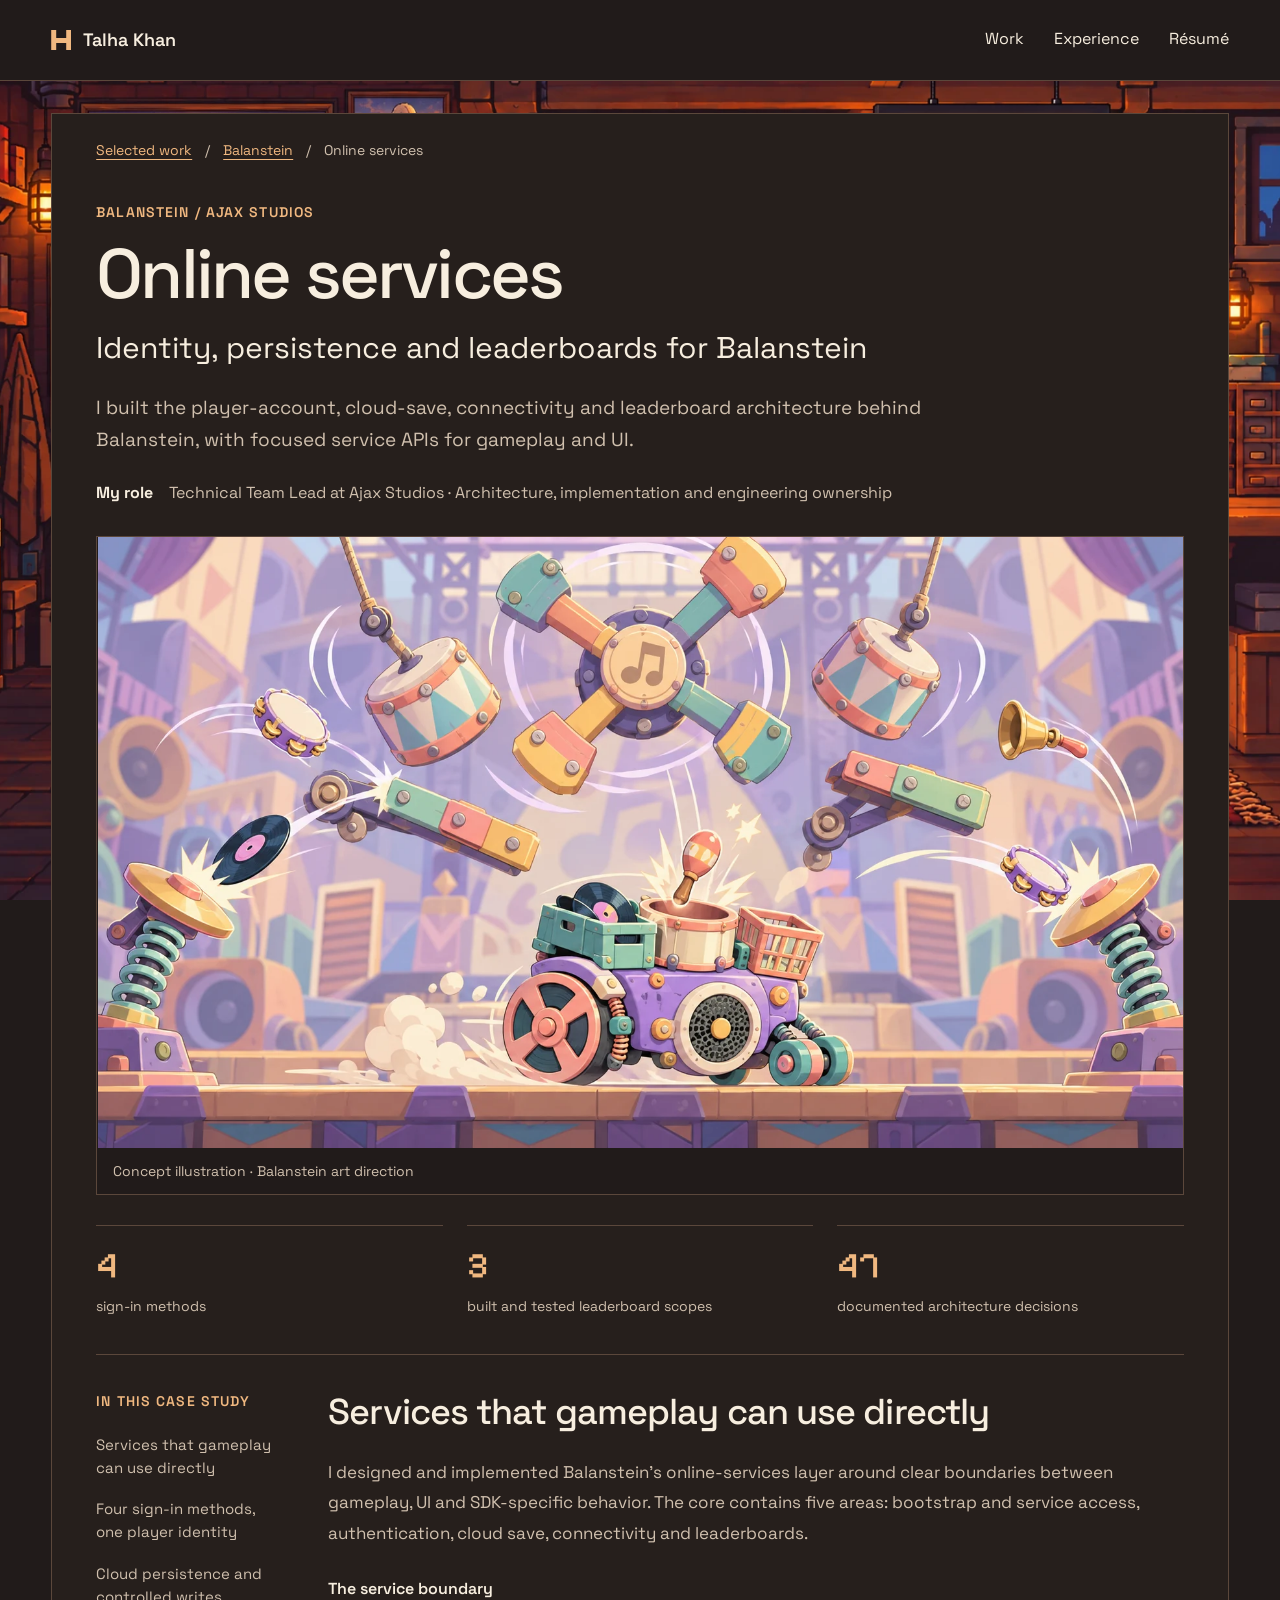
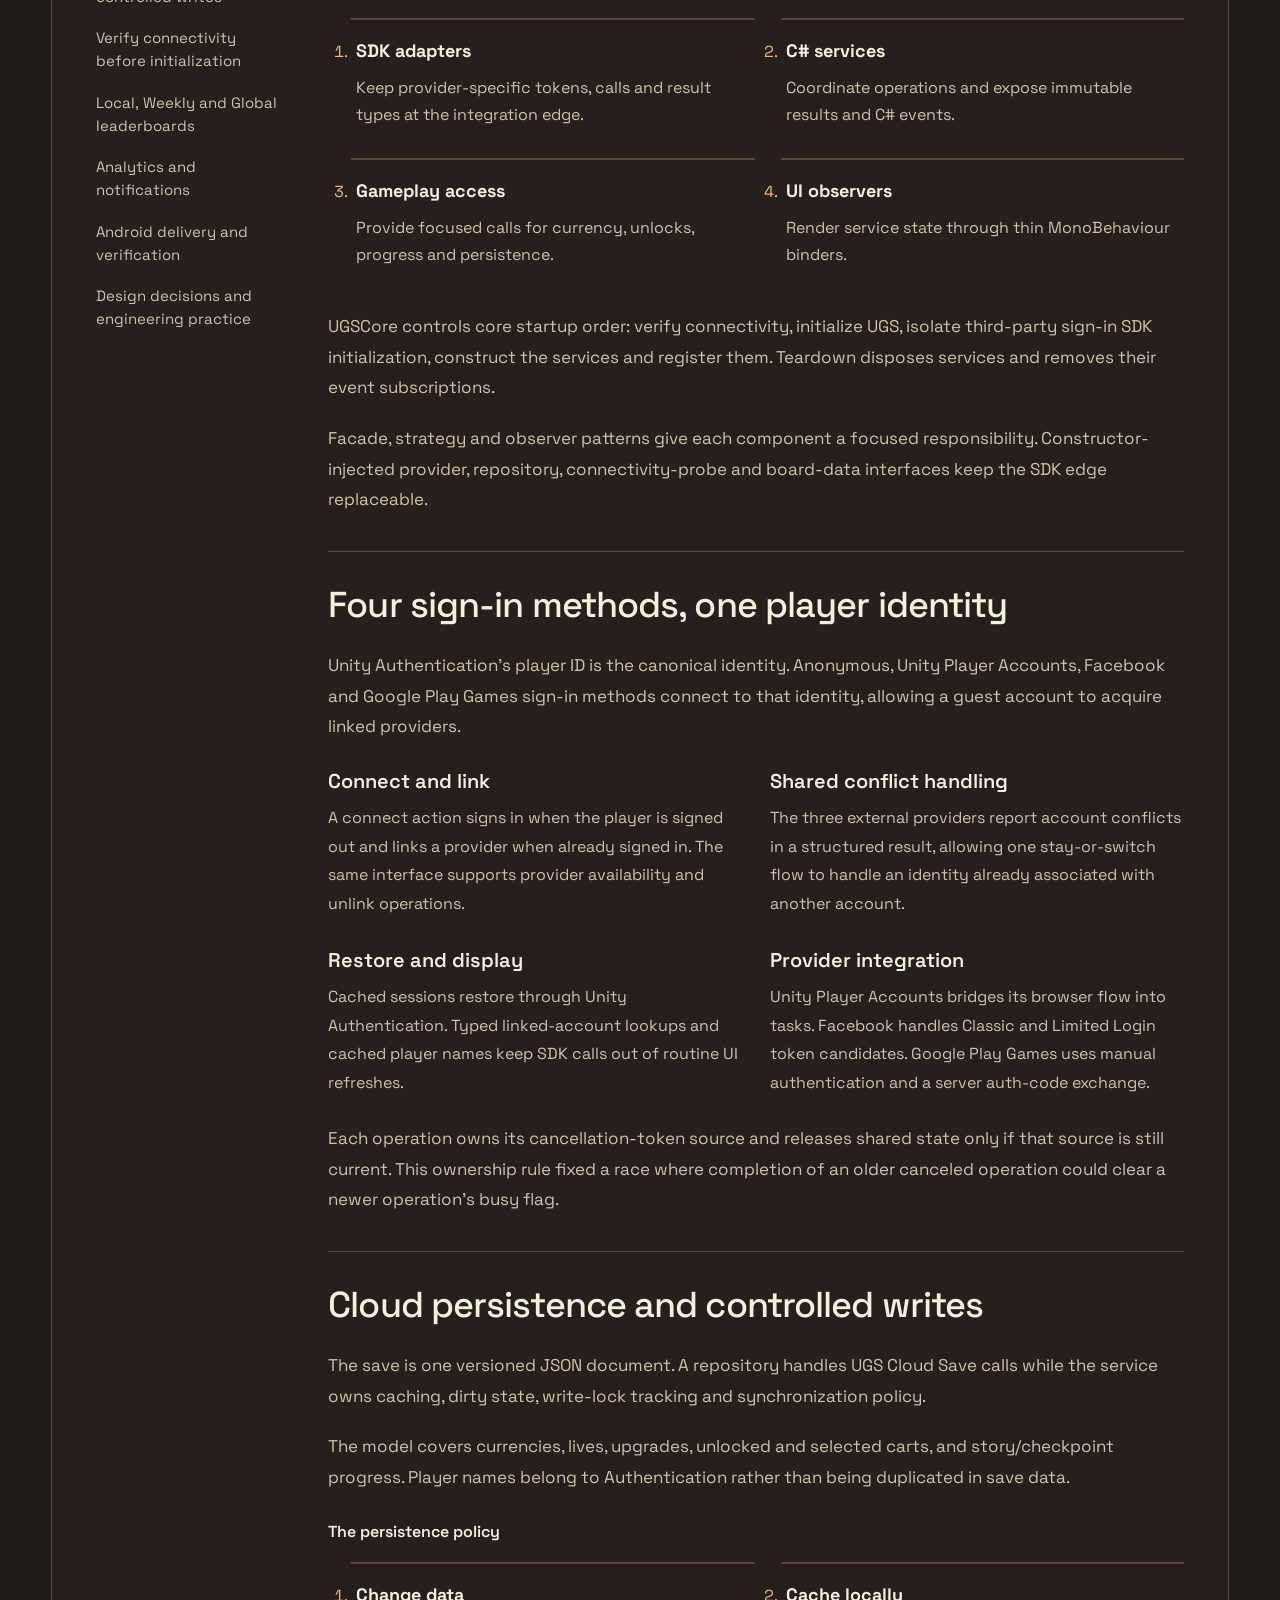
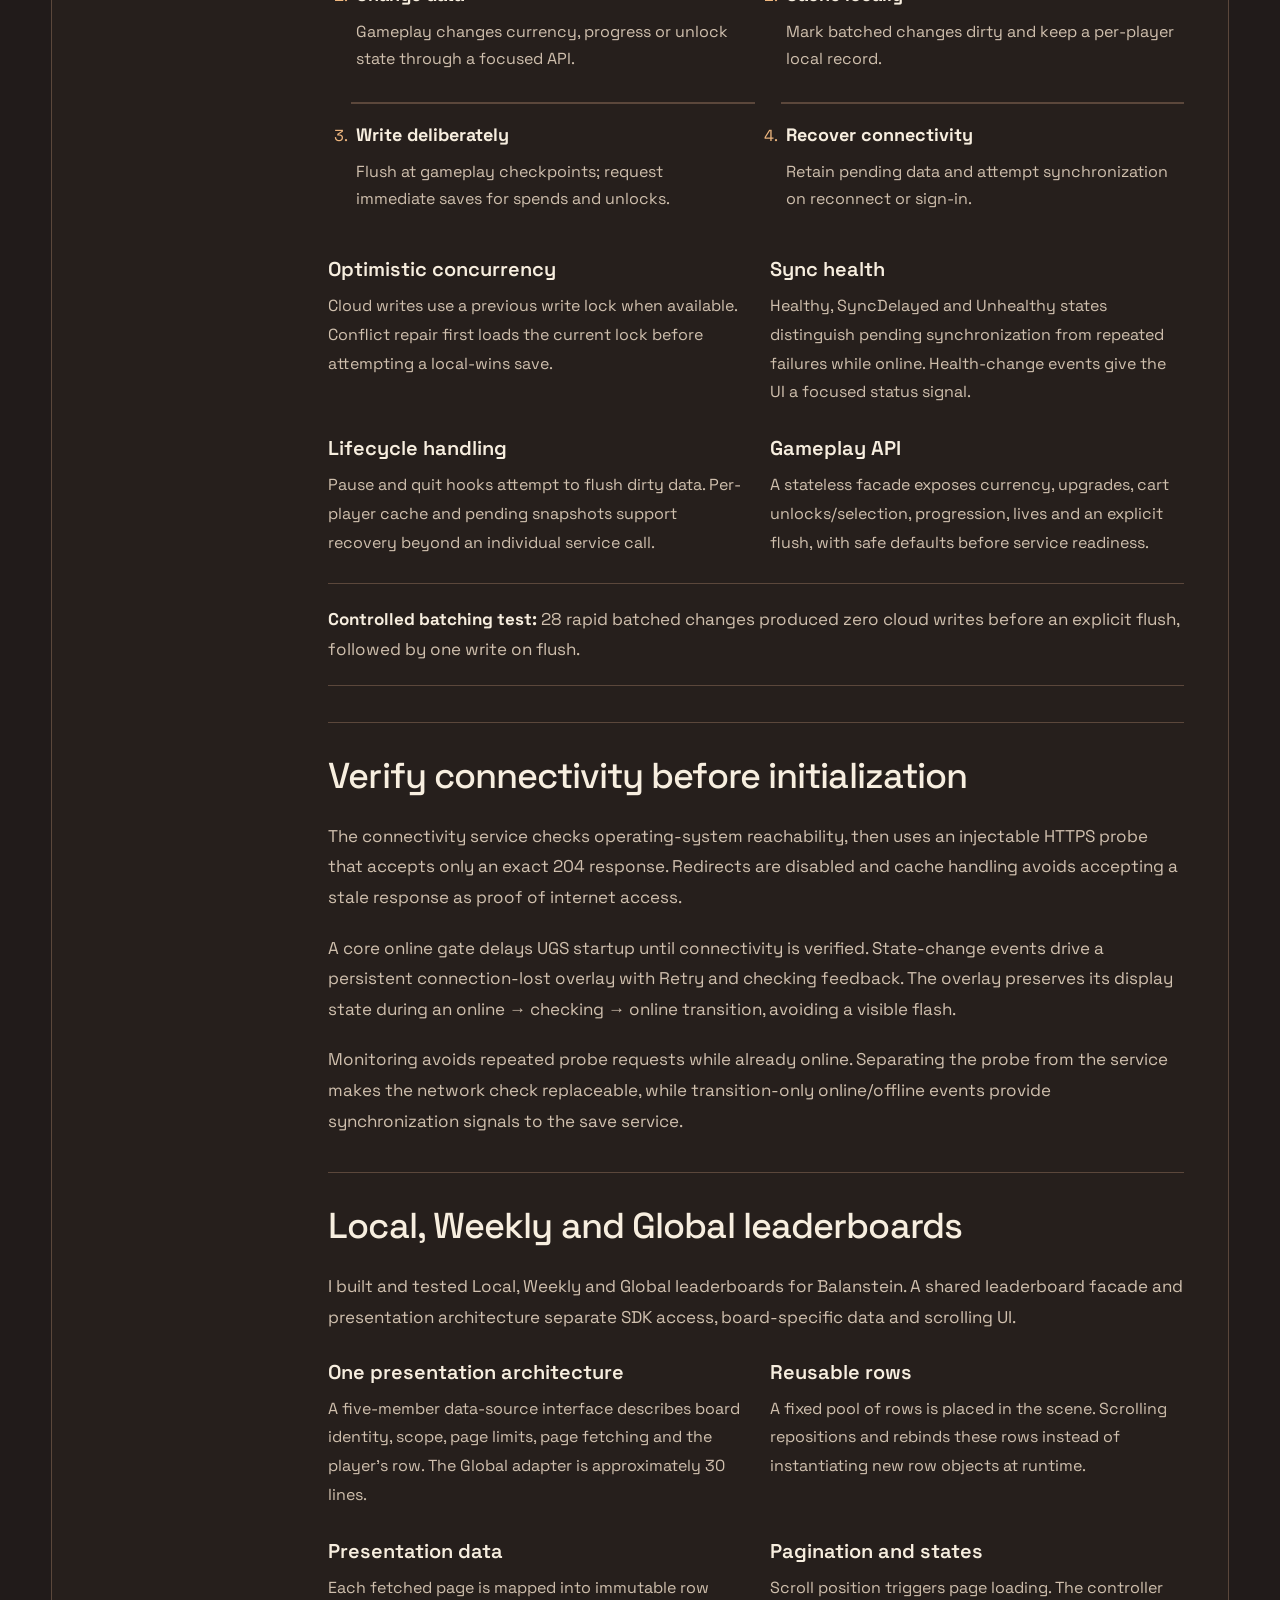
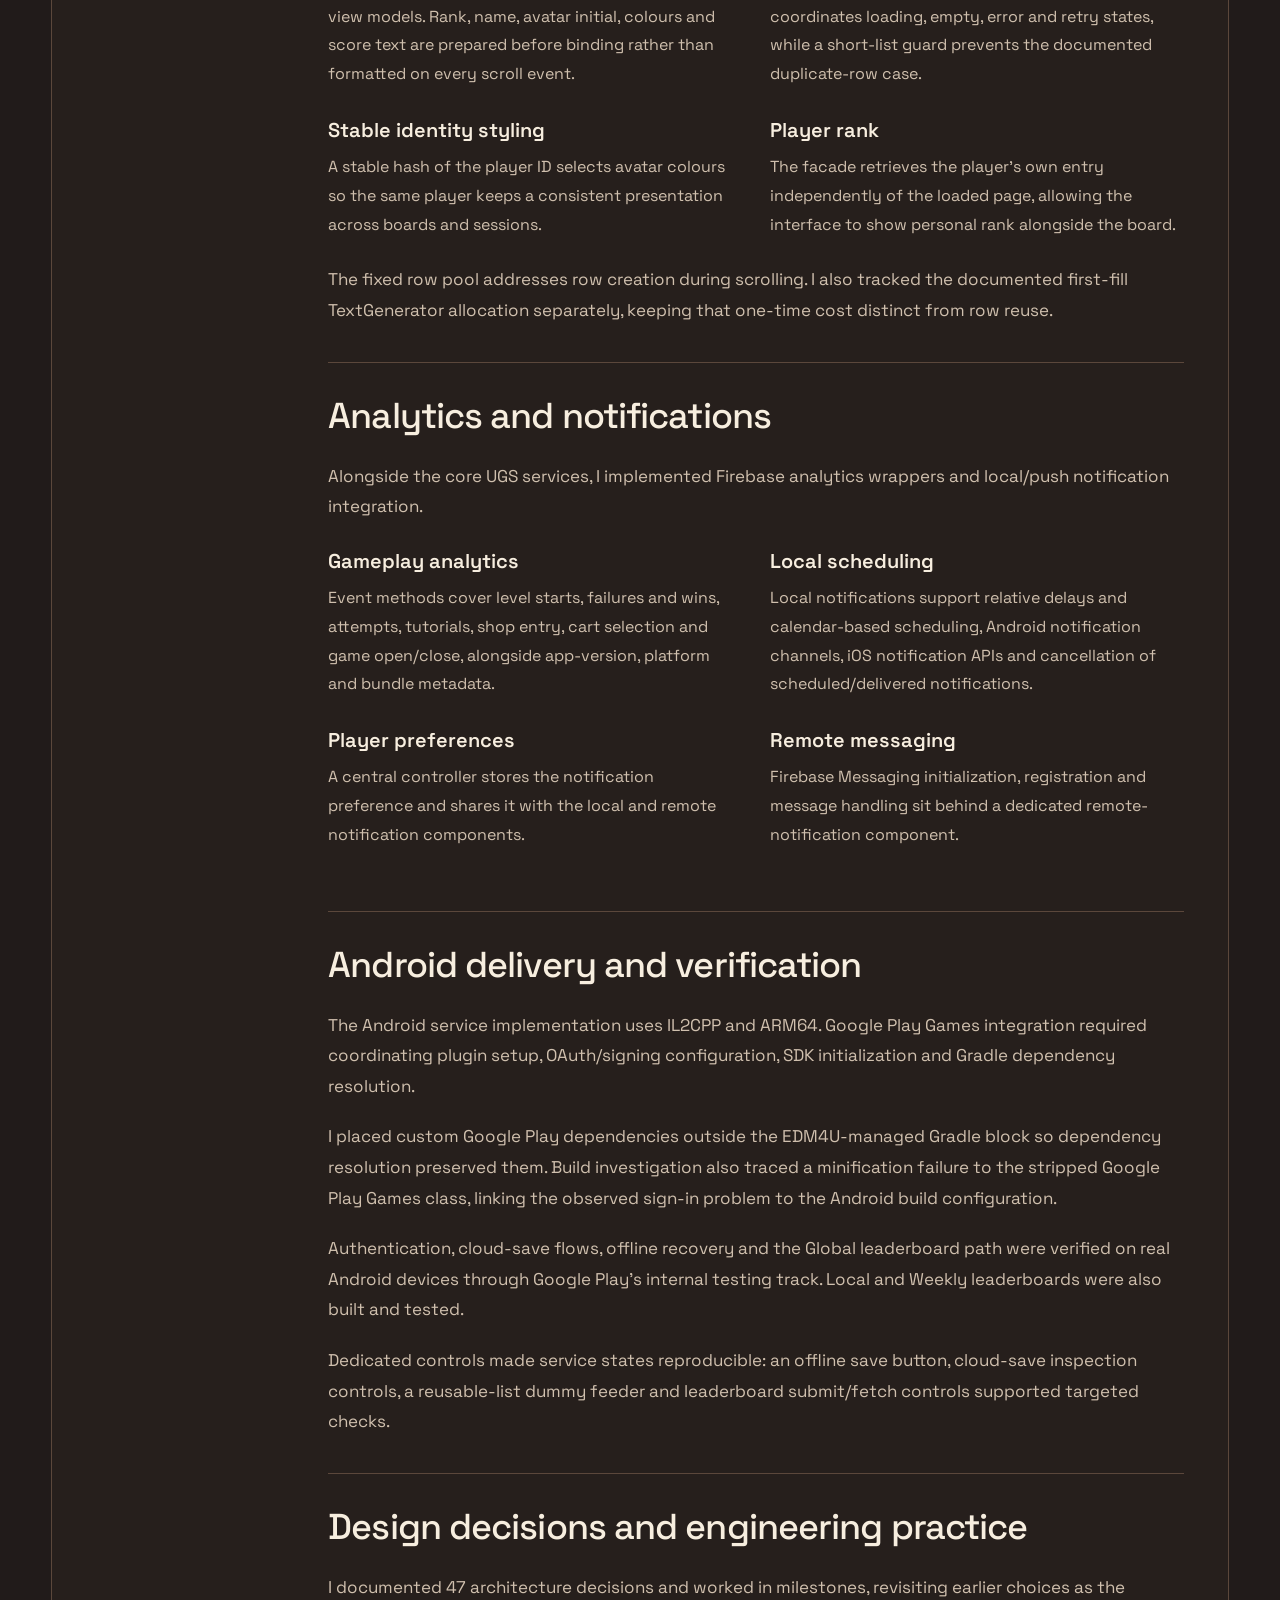
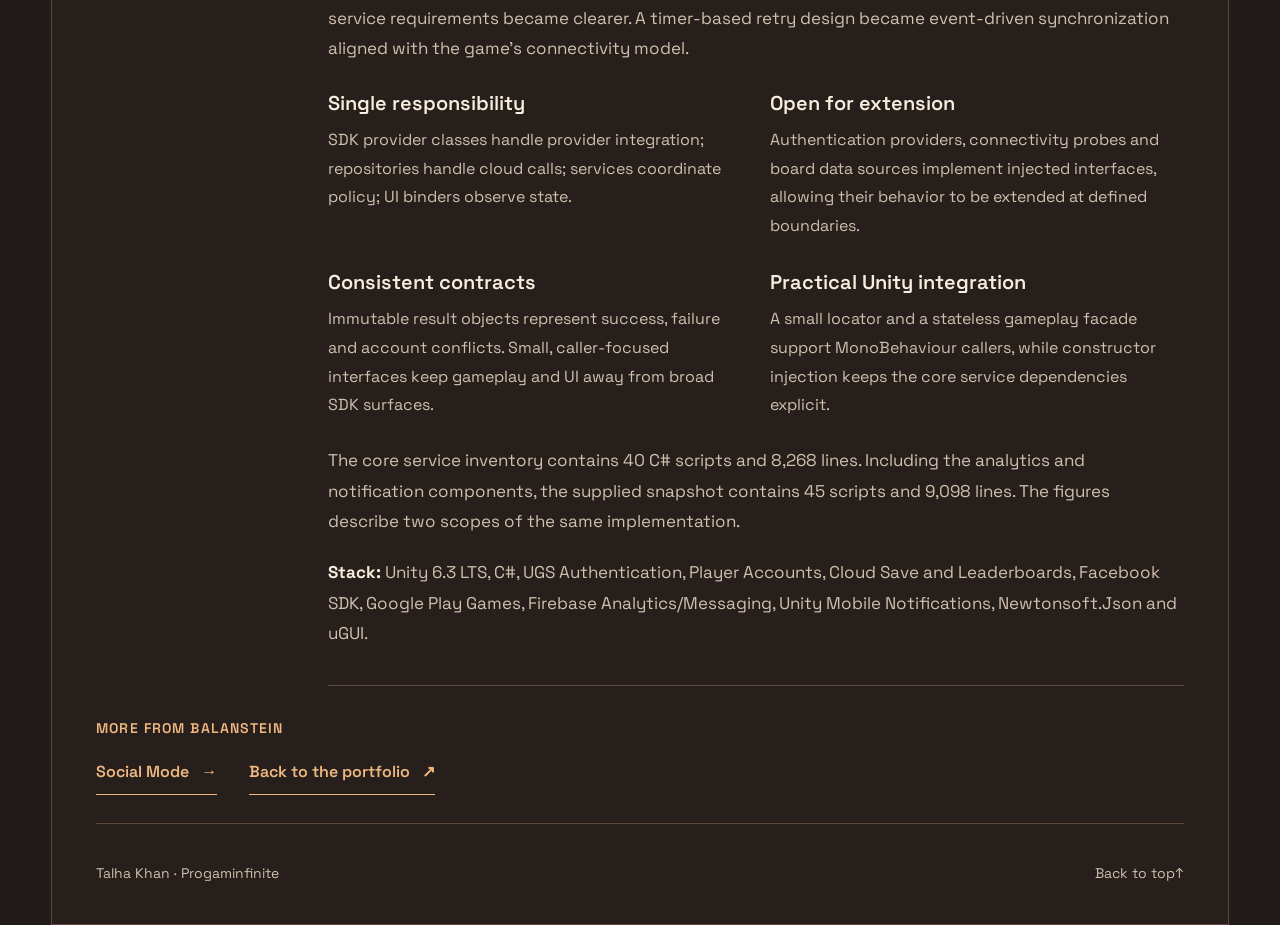
==== commit 8e21785e: "Use approved pastel art in Balanstein online services case study" ====
--- a/case-studies/balanstein-online-services/index.html
+++ b/case-studies/balanstein-online-services/index.html
@@ -11,7 +11,7 @@
   <meta property="og:description" content="I built the player-account, cloud-save, connectivity and leaderboard architecture behind Balanstein, with focused service APIs for gameplay and UI.">
   <meta property="og:type" content="article">
   <meta property="og:url" content="https://spideyatwork03.github.io/progaminfinite/case-studies/balanstein-online-services/">
-  <meta property="og:image" content="https://spideyatwork03.github.io/progaminfinite/assets/art/balanstein-services-concept.webp">
+  <meta property="og:image" content="https://spideyatwork03.github.io/progaminfinite/assets/art/balanstein-rhythm-rider.webp">
   <link rel="icon" type="image/svg+xml" href="../../favicon.svg">
   <link rel="stylesheet" href="../../style.css">
 </head>
@@ -28,7 +28,7 @@
       <p class="eyebrow">Balanstein / Ajax Studios</p><h1 class="case-title">Online services</h1>
       <p class="case-subtitle">Identity, persistence and leaderboards for Balanstein</p><p class="case-lead">I built the player-account, cloud-save, connectivity and leaderboard architecture behind Balanstein, with focused service APIs for gameplay and UI.</p>
       <p class="case-role"><strong>My role</strong> Technical Team Lead at Ajax Studios · Architecture, implementation and engineering ownership</p>
-      <figure class="case-visual"><img src="../../assets/art/balanstein-services-concept.webp" alt="A workshop diorama connects one player token and saved progress to three distinct leaderboard towers." width="1672" height="941" fetchpriority="high"><figcaption>Concept illustration · Online-services metaphor</figcaption></figure>
+      <figure class="case-visual"><img src="../../assets/art/balanstein-rhythm-rider.webp" alt="A lilac speaker cart with a record crate and drum bucket catches musical props." width="1672" height="941" fetchpriority="high"><figcaption>Concept illustration · Balanstein art direction</figcaption></figure>
       <div class="case-metrics"><div><strong>4</strong><span>sign-in methods</span></div><div><strong>3</strong><span>built and tested leaderboard scopes</span></div><div><strong>47</strong><span>documented architecture decisions</span></div></div>
     </header>
     <div class="case-layout">
--- a/style.css
+++ b/style.css
@@ -1,232 +1,243 @@
-@font-face{font-family:"Space Grotesk";src:url("assets/fonts/space-grotesk-latin.woff2") format("woff2");font-weight:400 700;font-style:normal;font-display:swap}
-@font-face{font-family:"Pixelify Sans";src:url("assets/fonts/pixelify-sans-latin.woff2") format("woff2");font-weight:500;font-style:normal;font-display:swap}
-:root{color-scheme:dark;--ink:#f7eedf;--soft:#d0c0ae;--accent:#f0b880;--surface:#261f1c;--raised:#302722;--line:#5b473b}
-*{box-sizing:border-box}
-html{scroll-padding-top:110px}
-body{margin:0;background:#211b1a;color:var(--ink);font:400 17px/1.65 "Space Grotesk",Arial,sans-serif;overflow-wrap:break-word}
-body.dialog-open{overflow:hidden}
-h1,h2,h3,h4,p,figure{margin:0}
-a{color:inherit;text-decoration:none}
-button{font:inherit;color:inherit;cursor:pointer}
-a,button,summary{-webkit-tap-highlight-color:transparent}
-a:focus-visible,button:focus-visible,summary:focus-visible{outline:3px solid var(--accent);outline-offset:5px}
-[hidden]{display:none!important}
-img{display:block;max-width:100%}
-.wrap{width:min(1280px,92%);margin-inline:auto}
-.skip-link{position:fixed;top:10px;left:10px;z-index:100;padding:12px 20px;background:var(--ink);color:#211b1a;clip-path:inset(100%)}
-.skip-link:focus{clip-path:none}
-.studio-backdrop{position:fixed;inset:0;z-index:-1;pointer-events:none;background:#211b1a}
-.studio-backdrop img{width:100%;height:100%;object-fit:cover;object-position:center top}
-.site-header{position:sticky;top:0;z-index:20;background:#211b1a;border-bottom:1px solid var(--line)}
-.header-inner{min-height:80px;display:flex;align-items:center;gap:30px;position:relative}
-.brand{display:flex;align-items:center;gap:12px;min-height:44px;font-weight:600;font-size:18px;white-space:nowrap}
-.brand-mark{width:20px;height:20px;background:var(--accent);clip-path:polygon(0 0,25% 0,25% 40%,75% 40%,75% 0,100% 0,100% 100%,75% 100%,75% 65%,25% 65%,25% 100%,0 100%)}
-.desktop-nav{display:flex;gap:30px;margin-left:auto}
-.desktop-nav a{display:flex;align-items:center;min-height:44px;font-size:16px;border-bottom:2px solid transparent}
-.desktop-nav a:hover{border-color:var(--accent)}
-.menu-toggle{display:none;align-items:center;justify-content:space-between;gap:14px;min-height:44px;padding:6px 12px;background:var(--raised);border:1px solid var(--line);margin-left:auto;font-size:16px}
-.mobile-nav{position:absolute;inset:100% 0 auto;background:#211b1a;border:1px solid var(--line);padding:12px;box-shadow:0 16px 30px #0008}
-.mobile-nav a{display:block;padding:12px 16px;min-height:48px;border-bottom:1px solid var(--line)}
-.mobile-nav a:last-child{border:0}
-.hero{min-height:calc(100svh - 80px);display:flex;align-items:flex-end;justify-content:flex-end;position:relative;padding-block:26vh 48px;gap:30px}
-.mobile-studio{display:none}
-.hero-copy{width:560px;max-width:100%;padding:30px 34px;background:#211b1af5;border:1px solid #947154;box-shadow:7px 7px 0 #171311b3}
-.eyebrow{font-size:14px;line-height:1.5;font-weight:600;letter-spacing:.08em;text-transform:uppercase;color:var(--accent);margin-bottom:12px}
-h1{font:500 clamp(60px,6.2vw,88px)/1.04 "Pixelify Sans",monospace;letter-spacing:-.035em;margin-bottom:15px}
-h1>span{color:var(--accent)}
-.headline{font-size:22px;font-weight:600;line-height:1.5}
-.hero-intro{color:var(--soft);font-size:18px;line-height:1.65;margin-top:20px;max-width:48ch}
-.hero-actions{display:flex;flex-wrap:wrap;gap:12px;margin-top:26px}
-.button{display:inline-flex;align-items:center;justify-content:center;gap:20px;min-height:50px;padding:12px 20px;border:1px solid #bd9774;background:var(--surface);font-size:16px;font-weight:600}
-.button:hover{background:#423127}
-.button.primary{background:var(--accent);color:#211b1a;border-color:var(--accent)}
-.button.primary:hover{background:#ffd1a2}
-.file-type{font-size:14px}
-.text-link{display:inline-flex;align-items:center;gap:12px;min-height:44px;font-size:16px;font-weight:600;color:var(--accent);border:0;border-bottom:1px solid currentColor;background:transparent;padding:4px 0}
-.text-link:hover{color:#ffe0b9}
-.content-shell{background:var(--surface);border:1px solid var(--line);padding-inline:48px;box-shadow:0 20px 80px #0006}
-.intro-strip{display:grid;grid-template-columns:repeat(3,1fr);gap:22px;padding-block:38px 30px;border-bottom:1px solid var(--line)}
-.intro-strip>div{display:flex;flex-direction:column;gap:4px}
-.intro-strip strong{font-size:40px;line-height:1.15;letter-spacing:-.04em;font-weight:600}
-.intro-strip span{font-size:16px;color:var(--soft)}
-.intro-strip p{grid-column:1/-1;color:var(--soft);font-size:14px}
-.section{padding-block:65px;border-bottom:1px solid var(--line);scroll-margin-top:24px}
-.section-heading{display:flex;align-items:flex-end;justify-content:space-between;gap:40px;margin-bottom:35px}
-h2{font-size:clamp(32px,3.8vw,49px);font-weight:500;line-height:1.17;letter-spacing:-.04em}
-.section-heading>p{max-width:34ch;color:var(--soft);font-size:17px}
-h3{font-size:27px;font-weight:600;line-height:1.3;letter-spacing:-.025em}
-h4{font-size:18px;font-weight:600;line-height:1.4}
-.current-project,.project{border:1px solid #73523e;background:#302722;border-radius:3px;overflow:hidden}
-.current-project{display:grid;grid-template-columns:1.2fr 1fr}
-.project-art{background:#192426;align-self:start}
-.project-art img{width:100%;height:auto;aspect-ratio:16/9;object-fit:contain}
-.project-art figcaption{font-size:14px;line-height:1.5;padding:9px 15px;background:#211b1a;color:var(--soft);border-bottom:1px solid var(--line)}
-.project-copy{padding:27px 30px}
-.project-copy h3{font-size:32px;margin-bottom:15px}
-.project-copy>p+p{margin-top:15px}
-.project-copy>p:not(.eyebrow):not(.project-state){color:var(--soft)}
-.project-state{font-size:14px;color:#ffcf8c;margin-bottom:10px;font-weight:600}
-.project-state>span{display:inline-block;width:7px;height:7px;background:#ffcf8c;margin-right:7px}
-.mechanics{border-top:1px solid var(--line);padding-top:15px}
-.mechanics strong{display:block;color:var(--ink);font-weight:500;margin-bottom:5px}
-.tags{list-style:none;display:flex;flex-wrap:wrap;gap:7px;margin:20px 0 0;padding:0}
-.tags li{font-size:14px;line-height:1.5;color:#eed7bd;padding:5px 10px;background:#211b1a;border:1px solid var(--line)}
-summary{cursor:pointer;list-style:none}
-summary::-webkit-details-marker{display:none}
-.engineering-notes{grid-column:1/-1;border-top:1px solid var(--line);background:#29221e}
-.engineering-notes>summary{padding:18px 24px;min-height:60px;font-size:17px;font-weight:600;display:flex;justify-content:space-between;gap:20px}
-details[open]>summary>span:last-child{color:var(--accent)}
-.notes-grid{display:grid;grid-template-columns:1fr 1fr;gap:27px 36px;padding:7px 26px 30px}
-.notes-grid p{color:var(--soft);font-size:16px;line-height:1.7;margin-top:8px}
-.project-pair{display:grid;grid-template-columns:1fr 1fr;gap:24px;margin-top:25px;align-items:start}
-.screenshot-gallery{border-top:1px solid var(--line);padding:22px 24px 24px}
-.gallery-label{font-size:16px;font-weight:600;margin-bottom:14px}
-.gallery-grid{display:grid;grid-template-columns:repeat(3,1fr);gap:12px}
-.gallery-grid a{display:block;min-width:0;border:1px solid var(--line);background:#211b1a}
-.gallery-grid a:hover{border-color:var(--accent)}
-.gallery-grid img{width:100%;height:84px;object-fit:cover}
-.gallery-grid span{display:block;font-size:14px;line-height:1.4;padding:9px}
-.published-heading{margin-top:60px;display:grid;grid-template-columns:1fr 1fr;gap:40px;align-items:center;margin-bottom:26px}
-.published-heading h3{font-size:32px}
-.published-heading>p{color:var(--soft)}
-.game-list{border-top:1px solid var(--line)}
-.game-row{border-bottom:1px solid var(--line)}
-.game-row>summary{display:flex;align-items:center;gap:20px;min-height:120px;padding:20px 0}
-.game-row>summary:hover,.skill-row>summary:hover{color:#ffd9ac}
-.game-row>summary>img{width:66px;height:66px;object-fit:cover;border-radius:9px;flex-shrink:0}
-.game-title{flex:1;min-width:0;display:flex;flex-direction:column;gap:5px}
-.game-title strong{font-size:20px;line-height:1.4;font-weight:500}
-.game-title>span{font-size:14px;color:var(--soft)}
-.download-count{font-size:22px;font-weight:600;min-width:115px;text-align:right;line-height:1.3}
-.download-count>span{display:block;color:var(--soft);font-size:14px;font-weight:400;margin-top:4px}
-.expand-label{font-size:14px;min-width:65px;text-align:right}
-.expand-label>span{font-size:20px;color:var(--accent);margin-left:4px}
-.game-row[open] .expand-label>span{font-size:0}
-.game-row[open] .expand-label>span:after{content:"−";font-size:20px}
-.game-detail{display:grid;grid-template-columns:1fr 1fr;gap:30px;padding:0 0 30px 86px}
-.game-detail img{max-height:340px;width:100%;object-fit:contain;background:#171412}
-.game-detail figcaption{font-size:14px;color:var(--soft);margin-top:7px}
-.game-detail p{color:var(--soft)}
-.game-detail p+p{margin-top:16px}
-.game-detail .text-link{margin-top:20px}
-.ownership{font-size:16px;color:var(--ink)!important}
-.source-note{color:var(--soft);font-size:14px;margin-top:23px;max-width:90ch}
-.about-layout{display:grid;grid-template-columns:1.1fr 1fr;gap:50px}
-.about-lead{font-size:23px;line-height:1.6}
-.about-layout>div{color:var(--soft)}
-.about-layout>div p+p{margin-top:18px}
-.skills-intro{display:flex;justify-content:space-between;gap:20px;align-items:center;margin-bottom:24px;color:var(--soft)}
-.skills-intro .text-link{flex-shrink:0}
-.skills-grid{display:grid;grid-template-columns:1fr 1fr;gap:0 34px}
-.skill-row{border-top:1px solid var(--line)}
-.skill-row summary{display:flex;align-items:center;gap:14px;padding:19px 0;min-height:80px}
-.skill-number{font:500 17px/1.5 "Pixelify Sans",monospace;color:var(--accent)}
-.skill-row h3{font-size:19px;line-height:1.45;flex:1;letter-spacing:0}
-.skill-row summary>span:last-child{font-size:23px;color:var(--accent)}
-.skill-row[open] summary>span:last-child{font-size:0}
-.skill-row[open] summary>span:last-child:after{content:"−";font-size:23px}
-.skill-row>p{color:var(--soft);font-size:16px;padding:0 0 25px;line-height:1.75}
-.job{display:grid;grid-template-columns:190px 1fr;gap:38px;padding:34px 0;border-top:1px solid var(--line)}
-.job-date{font-size:16px;font-weight:500}
-.job-date>span{display:block;color:var(--soft);font-size:14px;margin-top:7px}
-.job-content h3{margin-bottom:16px;font-size:29px}
-.job-content p:not(.eyebrow){color:var(--soft)}
-.job-content .career-path{font-size:15px;color:var(--accent)!important;margin-bottom:16px}
-.job-content ul{color:var(--soft);padding-left:20px;margin:16px 0 0}
-.job-content li+li{margin-top:10px}
-.job-content .text-link{margin-top:19px}
-.education{border-top:1px solid var(--line);display:grid;grid-template-columns:190px 1fr auto;gap:38px;padding-top:32px;align-items:start}
-.education h3{font-size:23px}
-.education p:not(.eyebrow){color:var(--soft);margin-top:8px;font-size:16px}
-.education>span{font-size:16px}
-.contact{display:grid;grid-template-columns:1fr 1fr;gap:50px}
-.contact h2{max-width:10ch}
-.contact h2+p{color:var(--soft);margin-top:22px}
-.location{font-size:16px;color:var(--soft);margin-top:15px}
-.contact-links{display:flex;flex-direction:column}
-.contact-links a{display:flex;align-items:center;gap:15px;min-height:67px;border-bottom:1px solid var(--line);font-size:17px}
-.contact-links a:hover{color:var(--accent)}
-.contact-links a>span:first-child{font-size:14px;color:var(--soft);width:68px;flex-shrink:0;white-space:nowrap}
-.contact-links a>span:last-child{margin-left:auto;color:var(--accent);font-size:20px}
-.site-footer{padding-block:28px;display:flex;justify-content:space-between;gap:20px;color:var(--soft);font-size:14px;align-items:center}
-.site-footer a{min-height:44px;display:flex;align-items:center}
-.image-dialog{width:min(1450px,94vw);max-width:none;max-height:94svh;height:90svh;padding:0;border:1px solid #ac805b;background:#181411;color:var(--ink);overflow:hidden}
-.image-dialog::backdrop{background:#090706ed}
-.dialog-toolbar{display:flex;align-items:center;justify-content:space-between;gap:18px;padding:14px 22px;border-bottom:1px solid var(--line);min-height:74px}
-.dialog-toolbar p{font-size:16px;line-height:1.4}
-.dialog-close,.dialog-controls button{font-size:16px;min-height:44px;padding:8px 15px;border:1px solid var(--line);background:var(--raised);white-space:nowrap}
-.dialog-close:hover,.dialog-controls button:hover:not(:disabled){border-color:var(--accent)}
-.dialog-close span{font-size:22px;margin-left:7px}
-.dialog-image-wrap{height:calc(100% - 149px);display:flex;align-items:center;justify-content:center;padding:16px}
-.dialog-image-wrap img{max-width:100%;max-height:100%;object-fit:contain}
-.dialog-controls{display:flex;justify-content:center;align-items:center;gap:22px;padding:12px 18px;min-height:75px;border-top:1px solid var(--line)}
-.dialog-controls button:disabled{opacity:.45;cursor:default}
-#gallery-position{font-size:16px;min-width:45px;text-align:center}
-@media(min-width:1600px){.hero{padding-bottom:65px}}
-@media(max-width:1050px){.content-shell{padding-inline:32px}.hero-copy{width:520px;padding:26px}.section-heading{align-items:flex-start;gap:25px}.section-heading>p{max-width:28ch}.current-project{grid-template-columns:1fr}.current-project>.project-art img{max-height:440px}.current-project>.project-copy{display:grid;grid-template-columns:1fr 1fr;gap:15px 28px}.current-project .project-copy .project-state,.current-project .project-copy h3{grid-column:1/-1;margin:0}.current-project .project-copy>p+p{margin-top:0}.current-project .project-copy .mechanics,.current-project .project-copy .tags{grid-column:1/-1}.project-copy{padding:24px}.gallery-grid{gap:7px}.gallery-grid img{height:68px}.game-row>summary{gap:15px}.game-title strong{font-size:18px}.game-detail{padding-left:0}.job{grid-template-columns:160px 1fr;gap:25px}.education{grid-template-columns:160px 1fr;gap:25px}.education>span{grid-column:2}.contact{gap:25px}.contact-links a{font-size:16px;gap:8px}}
-@media(max-width:760px){
-  html{scroll-padding-top:85px}.wrap{width:94%}.header-inner{min-height:68px;gap:18px;flex-wrap:wrap}.brand{font-size:17px}.desktop-nav{gap:20px;flex-wrap:wrap}.desktop-nav a{font-size:15px}.js .desktop-nav{display:none}.js .menu-toggle{display:flex}
-  .studio-backdrop img{object-position:35% center;opacity:.4}.hero{min-height:0;display:block;padding:18px 0 35px}.mobile-studio{display:block;width:100%;height:auto;aspect-ratio:3/2;border:1px solid var(--line)}
-  .hero-copy{width:100%;padding:27px 25px;box-shadow:none;border:1px solid var(--line);margin-top:12px;background:#211b1a}.hero-copy .eyebrow{font-size:14px}h1{font-size:clamp(52px,10.5vw,77px)}.headline{font-size:21px}.hero-intro{font-size:17px}.hero-actions{gap:10px}.button{gap:15px;padding:12px 16px}
-  .content-shell{padding-inline:23px}.intro-strip{gap:16px;padding-block:28px}.intro-strip strong{font-size:32px}.intro-strip span{font-size:14px}.section{padding-block:46px}.section-heading{display:block;margin-bottom:27px}.section-heading>p{max-width:60ch;margin-top:18px}h2{font-size:36px}.current-project>.project-copy{display:block}.current-project .project-copy .project-state{margin-bottom:10px}.current-project .project-copy h3{margin-bottom:15px}.current-project .project-copy>p+p{margin-top:15px}.project-copy{padding:24px}.notes-grid{gap:25px}.project-pair{gap:19px;grid-template-columns:1fr}
-  .gallery-grid img{height:96px}.published-heading{grid-template-columns:1fr;gap:20px;margin-top:45px}.published-heading h3{font-size:29px}.game-row>summary{gap:13px;min-height:110px;flex-wrap:wrap}.game-row>summary>img{width:52px;height:52px}.game-title{flex-basis:calc(100% - 65px)}.download-count{font-size:17px;text-align:left;min-width:0;margin-left:65px}.download-count>span{display:inline;font-size:14px;margin-left:5px}.expand-label{margin-left:auto}.game-detail{grid-template-columns:1fr;gap:20px}.about-layout{grid-template-columns:1fr;gap:22px}.about-lead{font-size:22px}.skills-grid{gap:0 22px}.skills-intro{align-items:flex-start;flex-direction:column}.skill-row h3{font-size:18px}.skill-row summary{gap:9px;min-height:90px}.job{grid-template-columns:1fr;gap:18px}.job-date>span{display:inline;margin-left:12px}.education{grid-template-columns:1fr;gap:15px}.education>span{grid-column:auto}.contact{grid-template-columns:1fr;gap:26px}.contact h2{max-width:none}.contact-links a{font-size:17px}.site-footer{flex-wrap:wrap;font-size:14px}
-  .dialog-toolbar{padding:10px 13px;gap:10px}.dialog-toolbar p{font-size:14px}.dialog-close{font-size:14px;padding:8px 10px}.dialog-image-wrap{padding:6px}.dialog-controls{gap:10px;padding-inline:10px}.dialog-controls button{font-size:14px;padding:8px 10px}.image-dialog{width:96vw;height:88svh}
-}
-@media(max-width:480px){
-  .content-shell{padding-inline:18px}.hero-copy{padding:24px 20px}.hero-copy .eyebrow{max-width:27ch}.headline{font-size:20px}.hero-actions .button{flex:1}.button{gap:10px;font-size:15px;padding-inline:12px}.intro-strip{grid-template-columns:1fr 1fr;gap:22px}.intro-strip>div:last-of-type{grid-column:1/-1}.intro-strip strong{font-size:34px}.intro-strip>div:last-of-type{display:block}.intro-strip>div:last-of-type strong{margin-right:10px}.intro-strip>div:last-of-type span{display:inline-block;max-width:17ch;vertical-align:middle}.intro-strip p{font-size:14px}
-  h2{font-size:32px}.project-copy{padding:22px 18px}.project-copy h3{font-size:29px}.notes-grid{grid-template-columns:1fr;padding-inline:18px}.engineering-notes>summary{padding-inline:18px;font-size:16px}.screenshot-gallery{padding:20px 16px}.gallery-grid{grid-template-columns:1fr}.gallery-grid a{display:grid;grid-template-columns:110px 1fr;align-items:center}.gallery-grid img{height:65px}.gallery-grid span{font-size:15px;padding:12px}.game-title strong{font-size:18px}.skills-grid{grid-template-columns:1fr}.skill-row summary{min-height:75px}.job-date{font-size:15px}.job-date>span{display:block;margin-left:0;font-size:14px}.job-content h3{font-size:26px}.contact-links a{font-size:16px}.contact-links a>span:first-child{width:60px;font-size:14px}.contact-links a{gap:8px}.site-footer{gap:4px}
-}
-
-.case-study-links{grid-column:1/-1;display:grid;grid-template-columns:1fr 1fr;border-top:1px solid var(--line);background:#211b1a}
-.case-study-links>a{display:flex;flex-direction:column;gap:10px;padding:25px 27px;min-width:0}
-.case-study-links>a+a{border-left:1px solid var(--line)}
-.case-study-links>a:hover{background:#382b24}
-.case-study-links .eyebrow{margin:0}
-.case-study-links strong{font-size:24px;font-weight:600;line-height:1.3}
-.case-study-links>a>span:not(.eyebrow):not(.case-link-label){font-size:16px;color:var(--soft)}
-.case-link-label{font-size:16px;color:var(--accent);font-weight:600;margin-top:auto;padding-top:8px}
-.case-wrap{max-width:1200px;margin-block:32px 0;background:var(--surface);border:1px solid var(--line);padding-inline:44px}
-.breadcrumbs{display:flex;flex-wrap:wrap;gap:9px 13px;font-size:14px;padding-block:25px;color:var(--soft)}
-.breadcrumbs a{color:var(--accent);text-decoration:underline;text-underline-offset:4px}
-.case-hero{padding-block:15px 36px;border-bottom:1px solid var(--line)}
-.case-title{font:500 clamp(42px,5.5vw,70px)/1.1 "Space Grotesk",Arial,sans-serif;letter-spacing:-.04em;margin-bottom:15px}
-.case-subtitle{font-size:clamp(22px,2.8vw,30px);line-height:1.4;max-width:42ch}
-.case-lead{font-size:19px;line-height:1.7;color:var(--soft);max-width:74ch;margin-top:23px}
-.case-role{font-size:16px;color:var(--soft);margin-top:23px}
-.case-role strong{display:inline-block;margin-right:12px;color:var(--ink)}
-.case-metrics{display:grid;grid-template-columns:repeat(3,1fr);gap:24px;margin-top:30px}
-.case-metrics>div{padding-top:18px;border-top:1px solid var(--line);display:flex;flex-direction:column;gap:8px}
-.case-metrics strong{font:500 36px/1.2 "Pixelify Sans",monospace;color:var(--accent)}
-.case-metrics span{font-size:14px;line-height:1.6;color:var(--soft)}
-.case-layout{display:grid;grid-template-columns:190px minmax(0,1fr);gap:42px;padding-top:36px;align-items:start}
-.case-contents{position:sticky;top:112px;padding-bottom:20px}
-.case-contents ol{list-style:none;padding:0;margin:0}
-.case-contents a{display:block;padding:9px 0;font-size:15px;line-height:1.55;color:var(--soft);min-height:44px}
-.case-contents a:hover{color:var(--accent);text-decoration:underline;text-underline-offset:4px}
-.case-body{min-width:0}
-.case-section{padding-block:0 36px;margin-bottom:32px;border-bottom:1px solid var(--line);scroll-margin-top:115px}
-.case-section h2{font-size:clamp(27px,3vw,36px);line-height:1.2;letter-spacing:-.025em;margin-bottom:23px}
-.case-section>p{color:var(--soft);margin-bottom:20px;font-size:17px;line-height:1.8}
-.case-section>p:last-child{margin-bottom:0}
-.case-section strong{color:var(--ink)}
-.case-notes{display:grid;grid-template-columns:1fr 1fr;gap:27px 28px;margin-block:25px}
-.case-notes h3{font-size:20px;letter-spacing:0;line-height:1.4;margin-bottom:9px}
-.case-notes p{font-size:16px;line-height:1.8;color:var(--soft)}
-.architecture-figure{margin-block:27px}
-.architecture-figure figcaption{font-size:16px;font-weight:600;margin-bottom:16px}
-.architecture-flow{display:grid;grid-template-columns:1fr 1fr;gap:14px 26px;padding:0 0 0 23px;margin:0}
-.architecture-flow li{padding:16px 10px 16px 5px;border-top:2px solid var(--line);font-size:16px;color:var(--accent)}
-.architecture-flow strong{display:block;font-size:18px;margin-bottom:8px}
-.architecture-flow span{display:block;font-size:16px;line-height:1.7;color:var(--soft)}
-.case-result{padding-block:20px;border-top:1px solid var(--line);border-bottom:1px solid var(--line)}
-.case-section .booster-heading{font-size:20px;font-weight:500;letter-spacing:0;margin-top:24px}
-.case-next{display:flex;flex-wrap:wrap;column-gap:32px;row-gap:12px;padding-bottom:28px;border-bottom:1px solid var(--line)}
-.case-next>.eyebrow{flex-basis:100%;margin:0}
-@media(max-width:1050px){.case-wrap{padding-inline:30px}.case-layout{grid-template-columns:160px minmax(0,1fr);gap:28px}.case-notes{grid-template-columns:1fr;gap:24px}}
-@media(max-width:760px){
-  .case-study-links{grid-template-columns:1fr}.case-study-links>a{padding:24px}.case-study-links>a+a{border-left:0;border-top:1px solid var(--line)}
-  .case-study .header-inner{padding-block:8px;gap:5px}.case-study .desktop-nav{width:100%;margin:0;gap:24px}.case-study .desktop-nav a{min-height:40px}.case-study .brand{min-height:40px}
-  .case-wrap{margin-top:18px;padding-inline:22px}.breadcrumbs{padding-block:22px}.case-hero{padding-top:0}.case-title{font-size:44px}.case-lead{font-size:18px}.case-role strong{display:block;margin-bottom:6px}
-  .case-metrics{gap:18px;grid-template-columns:1fr 1fr}.case-metrics>div:last-child{grid-column:1/-1}.case-metrics strong{font-size:32px}.case-layout{grid-template-columns:1fr;gap:28px;padding-top:28px}.case-contents{position:static;border-bottom:1px solid var(--line);padding-bottom:24px}.case-contents ol{display:grid;grid-template-columns:1fr 1fr;gap:0 20px}.case-section{scroll-margin-top:135px;margin-bottom:26px;padding-bottom:30px}.case-section h2{font-size:29px}.case-section>p{font-size:17px}.case-notes{grid-template-columns:1fr}.architecture-flow{gap:12px 18px}.case-next{display:block}.case-next .text-link{display:flex;justify-content:space-between;margin-top:15px}
-}
-@media(max-width:480px){.case-wrap{padding-inline:18px}.case-title{font-size:39px}.case-contents ol{grid-template-columns:1fr}.case-contents a{padding-block:10px}.architecture-flow{grid-template-columns:1fr}.case-metrics{gap:15px}.case-study .desktop-nav{gap:18px}.case-study .desktop-nav a{font-size:15px}.case-study-links>a{padding-inline:18px}.case-subtitle{font-size:22px}.case-metrics span{font-size:14px}.case-next .text-link{font-size:15px}}
+@font-face{font-family:"Space Grotesk";src:url("assets/fonts/space-grotesk-latin.woff2") format("woff2");font-weight:400 700;font-style:normal;font-display:swap}
+@font-face{font-family:"Pixelify Sans";src:url("assets/fonts/pixelify-sans-latin.woff2") format("woff2");font-weight:500;font-style:normal;font-display:swap}
+:root{color-scheme:dark;--ink:#f7eedf;--soft:#d0c0ae;--accent:#f0b880;--surface:#261f1c;--raised:#302722;--line:#5b473b}
+*{box-sizing:border-box}
+html{scroll-padding-top:110px}
+body{margin:0;background:#211b1a;color:var(--ink);font:400 17px/1.65 "Space Grotesk",Arial,sans-serif;overflow-wrap:break-word}
+body.dialog-open{overflow:hidden}
+h1,h2,h3,h4,p,figure{margin:0}
+a{color:inherit;text-decoration:none}
+button{font:inherit;color:inherit;cursor:pointer}
+a,button,summary{-webkit-tap-highlight-color:transparent}
+a:focus-visible,button:focus-visible,summary:focus-visible{outline:3px solid var(--accent);outline-offset:5px}
+[hidden]{display:none!important}
+img{display:block;max-width:100%}
+.wrap{width:min(1280px,92%);margin-inline:auto}
+.skip-link{position:fixed;top:10px;left:10px;z-index:100;padding:12px 20px;background:var(--ink);color:#211b1a;clip-path:inset(100%)}
+.skip-link:focus{clip-path:none}
+.studio-backdrop{position:fixed;inset:0;z-index:-1;pointer-events:none;background:#211b1a}
+.studio-backdrop img{width:100%;height:100%;object-fit:cover;object-position:center top}
+.site-header{position:sticky;top:0;z-index:20;background:#211b1a;border-bottom:1px solid var(--line)}
+.header-inner{min-height:80px;display:flex;align-items:center;gap:30px;position:relative}
+.brand{display:flex;align-items:center;gap:12px;min-height:44px;font-weight:600;font-size:18px;white-space:nowrap}
+.brand-mark{width:20px;height:20px;background:var(--accent);clip-path:polygon(0 0,25% 0,25% 40%,75% 40%,75% 0,100% 0,100% 100%,75% 100%,75% 65%,25% 65%,25% 100%,0 100%)}
+.desktop-nav{display:flex;gap:30px;margin-left:auto}
+.desktop-nav a{display:flex;align-items:center;min-height:44px;font-size:16px;border-bottom:2px solid transparent}
+.desktop-nav a:hover{border-color:var(--accent)}
+.menu-toggle{display:none;align-items:center;justify-content:space-between;gap:14px;min-height:44px;padding:6px 12px;background:var(--raised);border:1px solid var(--line);margin-left:auto;font-size:16px}
+.mobile-nav{position:absolute;inset:100% 0 auto;background:#211b1a;border:1px solid var(--line);padding:12px;box-shadow:0 16px 30px #0008}
+.mobile-nav a{display:block;padding:12px 16px;min-height:48px;border-bottom:1px solid var(--line)}
+.mobile-nav a:last-child{border:0}
+.hero{min-height:calc(100svh - 80px);display:flex;align-items:flex-end;justify-content:flex-end;position:relative;padding-block:26vh 48px;gap:30px}
+.mobile-studio{display:none}
+.hero-copy{width:560px;max-width:100%;padding:30px 34px;background:#211b1af5;border:1px solid #947154;box-shadow:7px 7px 0 #171311b3}
+.eyebrow{font-size:14px;line-height:1.5;font-weight:600;letter-spacing:.08em;text-transform:uppercase;color:var(--accent);margin-bottom:12px}
+h1{font:500 clamp(60px,6.2vw,88px)/1.04 "Pixelify Sans",monospace;letter-spacing:-.035em;margin-bottom:15px}
+h1>span{color:var(--accent)}
+.headline{font-size:22px;font-weight:600;line-height:1.5}
+.hero-intro{color:var(--soft);font-size:18px;line-height:1.65;margin-top:20px;max-width:48ch}
+.hero-actions{display:flex;flex-wrap:wrap;gap:12px;margin-top:26px}
+.button{display:inline-flex;align-items:center;justify-content:center;gap:20px;min-height:50px;padding:12px 20px;border:1px solid #bd9774;background:var(--surface);font-size:16px;font-weight:600}
+.button:hover{background:#423127}
+.button.primary{background:var(--accent);color:#211b1a;border-color:var(--accent)}
+.button.primary:hover{background:#ffd1a2}
+.file-type{font-size:14px}
+.text-link{display:inline-flex;align-items:center;gap:12px;min-height:44px;font-size:16px;font-weight:600;color:var(--accent);border:0;border-bottom:1px solid currentColor;background:transparent;padding:4px 0}
+.text-link:hover{color:#ffe0b9}
+.content-shell{background:var(--surface);border:1px solid var(--line);padding-inline:48px;box-shadow:0 20px 80px #0006}
+.intro-strip{display:grid;grid-template-columns:repeat(3,1fr);gap:22px;padding-block:38px 30px;border-bottom:1px solid var(--line)}
+.intro-strip>div{display:flex;flex-direction:column;gap:4px}
+.intro-strip strong{font-size:40px;line-height:1.15;letter-spacing:-.04em;font-weight:600}
+.intro-strip span{font-size:16px;color:var(--soft)}
+.intro-strip p{grid-column:1/-1;color:var(--soft);font-size:14px}
+.section{padding-block:65px;border-bottom:1px solid var(--line);scroll-margin-top:24px}
+.section-heading{display:flex;align-items:flex-end;justify-content:space-between;gap:40px;margin-bottom:35px}
+h2{font-size:clamp(32px,3.8vw,49px);font-weight:500;line-height:1.17;letter-spacing:-.04em}
+.section-heading>p{max-width:34ch;color:var(--soft);font-size:17px}
+h3{font-size:27px;font-weight:600;line-height:1.3;letter-spacing:-.025em}
+h4{font-size:18px;font-weight:600;line-height:1.4}
+.current-project,.project{border:1px solid #73523e;background:#302722;border-radius:3px;overflow:hidden}
+.current-project{display:grid;grid-template-columns:1.2fr 1fr}
+.project-art{background:#192426;align-self:start}
+.project-art img{width:100%;height:auto;aspect-ratio:16/9;object-fit:contain}
+.project-art figcaption{font-size:14px;line-height:1.5;padding:9px 15px;background:#211b1a;color:var(--soft);border-bottom:1px solid var(--line)}
+.project-copy{padding:27px 30px}
+.project-copy h3{font-size:32px;margin-bottom:15px}
+.project-copy>p+p{margin-top:15px}
+.project-copy>p:not(.eyebrow):not(.project-state){color:var(--soft)}
+.project-state{font-size:14px;color:#ffcf8c;margin-bottom:10px;font-weight:600}
+.project-state>span{display:inline-block;width:7px;height:7px;background:#ffcf8c;margin-right:7px}
+.mechanics{border-top:1px solid var(--line);padding-top:15px}
+.mechanics strong{display:block;color:var(--ink);font-weight:500;margin-bottom:5px}
+.tags{list-style:none;display:flex;flex-wrap:wrap;gap:7px;margin:20px 0 0;padding:0}
+.tags li{font-size:14px;line-height:1.5;color:#eed7bd;padding:5px 10px;background:#211b1a;border:1px solid var(--line)}
+summary{cursor:pointer;list-style:none}
+summary::-webkit-details-marker{display:none}
+.engineering-notes{grid-column:1/-1;border-top:1px solid var(--line);background:#29221e}
+.engineering-notes>summary{padding:18px 24px;min-height:60px;font-size:17px;font-weight:600;display:flex;justify-content:space-between;gap:20px}
+details[open]>summary>span:last-child{color:var(--accent)}
+.notes-grid{display:grid;grid-template-columns:1fr 1fr;gap:27px 36px;padding:7px 26px 30px}
+.notes-grid p{color:var(--soft);font-size:16px;line-height:1.7;margin-top:8px}
+.project-pair{display:grid;grid-template-columns:1fr 1fr;gap:24px;margin-top:25px;align-items:start}
+.screenshot-gallery{border-top:1px solid var(--line);padding:22px 24px 24px}
+.gallery-label{font-size:16px;font-weight:600;margin-bottom:14px}
+.gallery-grid{display:grid;grid-template-columns:repeat(3,1fr);gap:12px}
+.gallery-grid a{display:block;min-width:0;border:1px solid var(--line);background:#211b1a}
+.gallery-grid a:hover{border-color:var(--accent)}
+.gallery-grid img{width:100%;height:84px;object-fit:cover}
+.gallery-grid span{display:block;font-size:14px;line-height:1.4;padding:9px}
+.published-heading{margin-top:60px;display:grid;grid-template-columns:1fr 1fr;gap:40px;align-items:center;margin-bottom:26px}
+.published-heading h3{font-size:32px}
+.published-heading>p{color:var(--soft)}
+.game-list{border-top:1px solid var(--line)}
+.game-row{border-bottom:1px solid var(--line)}
+.game-row>summary{display:flex;align-items:center;gap:20px;min-height:120px;padding:20px 0}
+.game-row>summary:hover,.skill-row>summary:hover{color:#ffd9ac}
+.game-row>summary>img{width:66px;height:66px;object-fit:cover;border-radius:9px;flex-shrink:0}
+.game-title{flex:1;min-width:0;display:flex;flex-direction:column;gap:5px}
+.game-title strong{font-size:20px;line-height:1.4;font-weight:500}
+.game-title>span{font-size:14px;color:var(--soft)}
+.download-count{font-size:22px;font-weight:600;min-width:115px;text-align:right;line-height:1.3}
+.download-count>span{display:block;color:var(--soft);font-size:14px;font-weight:400;margin-top:4px}
+.expand-label{font-size:14px;min-width:65px;text-align:right}
+.expand-label>span{font-size:20px;color:var(--accent);margin-left:4px}
+.game-row[open] .expand-label>span{font-size:0}
+.game-row[open] .expand-label>span:after{content:"−";font-size:20px}
+.game-detail{display:grid;grid-template-columns:1fr 1fr;gap:30px;padding:0 0 30px 86px}
+.game-detail img{max-height:340px;width:100%;object-fit:contain;background:#171412}
+.game-detail figcaption{font-size:14px;color:var(--soft);margin-top:7px}
+.game-detail p{color:var(--soft)}
+.game-detail p+p{margin-top:16px}
+.game-detail .text-link{margin-top:20px}
+.ownership{font-size:16px;color:var(--ink)!important}
+.source-note{color:var(--soft);font-size:14px;margin-top:23px;max-width:90ch}
+.about-layout{display:grid;grid-template-columns:1.1fr 1fr;gap:50px}
+.about-lead{font-size:23px;line-height:1.6}
+.about-layout>div{color:var(--soft)}
+.about-layout>div p+p{margin-top:18px}
+.skills-intro{display:flex;justify-content:space-between;gap:20px;align-items:center;margin-bottom:24px;color:var(--soft)}
+.skills-intro .text-link{flex-shrink:0}
+.skills-grid{display:grid;grid-template-columns:1fr 1fr;gap:0 34px}
+.skill-row{border-top:1px solid var(--line)}
+.skill-row summary{display:flex;align-items:center;gap:14px;padding:19px 0;min-height:80px}
+.skill-number{font:500 17px/1.5 "Pixelify Sans",monospace;color:var(--accent)}
+.skill-row h3{font-size:19px;line-height:1.45;flex:1;letter-spacing:0}
+.skill-row summary>span:last-child{font-size:23px;color:var(--accent)}
+.skill-row[open] summary>span:last-child{font-size:0}
+.skill-row[open] summary>span:last-child:after{content:"−";font-size:23px}
+.skill-row>p{color:var(--soft);font-size:16px;padding:0 0 25px;line-height:1.75}
+.job{display:grid;grid-template-columns:190px 1fr;gap:38px;padding:34px 0;border-top:1px solid var(--line)}
+.job-date{font-size:16px;font-weight:500}
+.job-date>span{display:block;color:var(--soft);font-size:14px;margin-top:7px}
+.job-content h3{margin-bottom:16px;font-size:29px}
+.job-content p:not(.eyebrow){color:var(--soft)}
+.job-content .career-path{font-size:15px;color:var(--accent)!important;margin-bottom:16px}
+.job-content ul{color:var(--soft);padding-left:20px;margin:16px 0 0}
+.job-content li+li{margin-top:10px}
+.job-content .text-link{margin-top:19px}
+.education{border-top:1px solid var(--line);display:grid;grid-template-columns:190px 1fr auto;gap:38px;padding-top:32px;align-items:start}
+.education h3{font-size:23px}
+.education p:not(.eyebrow){color:var(--soft);margin-top:8px;font-size:16px}
+.education>span{font-size:16px}
+.contact{display:grid;grid-template-columns:1fr 1fr;gap:50px}
+.contact h2{max-width:10ch}
+.contact h2+p{color:var(--soft);margin-top:22px}
+.location{font-size:16px;color:var(--soft);margin-top:15px}
+.contact-links{display:flex;flex-direction:column}
+.contact-links a{display:flex;align-items:center;gap:15px;min-height:67px;border-bottom:1px solid var(--line);font-size:17px}
+.contact-links a:hover{color:var(--accent)}
+.contact-links a>span:first-child{font-size:14px;color:var(--soft);width:68px;flex-shrink:0;white-space:nowrap}
+.contact-links a>span:last-child{margin-left:auto;color:var(--accent);font-size:20px}
+.site-footer{padding-block:28px;display:flex;justify-content:space-between;gap:20px;color:var(--soft);font-size:14px;align-items:center}
+.site-footer a{min-height:44px;display:flex;align-items:center}
+.image-dialog{width:min(1450px,94vw);max-width:none;max-height:94svh;height:90svh;padding:0;border:1px solid #ac805b;background:#181411;color:var(--ink);overflow:hidden}
+.image-dialog::backdrop{background:#090706ed}
+.dialog-toolbar{display:flex;align-items:center;justify-content:space-between;gap:18px;padding:14px 22px;border-bottom:1px solid var(--line);min-height:74px}
+.dialog-toolbar p{font-size:16px;line-height:1.4}
+.dialog-close,.dialog-controls button{font-size:16px;min-height:44px;padding:8px 15px;border:1px solid var(--line);background:var(--raised);white-space:nowrap}
+.dialog-close:hover,.dialog-controls button:hover:not(:disabled){border-color:var(--accent)}
+.dialog-close span{font-size:22px;margin-left:7px}
+.dialog-image-wrap{height:calc(100% - 149px);display:flex;align-items:center;justify-content:center;padding:16px}
+.dialog-image-wrap img{max-width:100%;max-height:100%;object-fit:contain}
+.dialog-controls{display:flex;justify-content:center;align-items:center;gap:22px;padding:12px 18px;min-height:75px;border-top:1px solid var(--line)}
+.dialog-controls button:disabled{opacity:.45;cursor:default}
+#gallery-position{font-size:16px;min-width:45px;text-align:center}
+@media(min-width:1600px){.hero{padding-bottom:65px}}
+@media(max-width:1050px){.content-shell{padding-inline:32px}.hero-copy{width:520px;padding:26px}.section-heading{align-items:flex-start;gap:25px}.section-heading>p{max-width:28ch}.current-project{grid-template-columns:1fr}.current-project>.project-art img{max-height:440px}.current-project>.project-copy{display:grid;grid-template-columns:1fr 1fr;gap:15px 28px}.current-project .project-copy .project-state,.current-project .project-copy h3{grid-column:1/-1;margin:0}.current-project .project-copy>p+p{margin-top:0}.current-project .project-copy .mechanics,.current-project .project-copy .tags{grid-column:1/-1}.project-copy{padding:24px}.gallery-grid{gap:7px}.gallery-grid img{height:68px}.game-row>summary{gap:15px}.game-title strong{font-size:18px}.game-detail{padding-left:0}.job{grid-template-columns:160px 1fr;gap:25px}.education{grid-template-columns:160px 1fr;gap:25px}.education>span{grid-column:2}.contact{gap:25px}.contact-links a{font-size:16px;gap:8px}}
+@media(max-width:760px){
+  html{scroll-padding-top:85px}.wrap{width:94%}.header-inner{min-height:68px;gap:18px;flex-wrap:wrap}.brand{font-size:17px}.desktop-nav{gap:20px;flex-wrap:wrap}.desktop-nav a{font-size:15px}.js .desktop-nav{display:none}.js .menu-toggle{display:flex}
+  .studio-backdrop img{object-position:35% center;opacity:.4}.hero{min-height:0;display:block;padding:18px 0 35px}.mobile-studio{display:block;width:100%;height:auto;aspect-ratio:3/2;border:1px solid var(--line)}
+  .hero-copy{width:100%;padding:27px 25px;box-shadow:none;border:1px solid var(--line);margin-top:12px;background:#211b1a}.hero-copy .eyebrow{font-size:14px}h1{font-size:clamp(52px,10.5vw,77px)}.headline{font-size:21px}.hero-intro{font-size:17px}.hero-actions{gap:10px}.button{gap:15px;padding:12px 16px}
+  .content-shell{padding-inline:23px}.intro-strip{gap:16px;padding-block:28px}.intro-strip strong{font-size:32px}.intro-strip span{font-size:14px}.section{padding-block:46px}.section-heading{display:block;margin-bottom:27px}.section-heading>p{max-width:60ch;margin-top:18px}h2{font-size:36px}.current-project>.project-copy{display:block}.current-project .project-copy .project-state{margin-bottom:10px}.current-project .project-copy h3{margin-bottom:15px}.current-project .project-copy>p+p{margin-top:15px}.project-copy{padding:24px}.notes-grid{gap:25px}.project-pair{gap:19px;grid-template-columns:1fr}
+  .gallery-grid img{height:96px}.published-heading{grid-template-columns:1fr;gap:20px;margin-top:45px}.published-heading h3{font-size:29px}.game-row>summary{gap:13px;min-height:110px;flex-wrap:wrap}.game-row>summary>img{width:52px;height:52px}.game-title{flex-basis:calc(100% - 65px)}.download-count{font-size:17px;text-align:left;min-width:0;margin-left:65px}.download-count>span{display:inline;font-size:14px;margin-left:5px}.expand-label{margin-left:auto}.game-detail{grid-template-columns:1fr;gap:20px}.about-layout{grid-template-columns:1fr;gap:22px}.about-lead{font-size:22px}.skills-grid{gap:0 22px}.skills-intro{align-items:flex-start;flex-direction:column}.skill-row h3{font-size:18px}.skill-row summary{gap:9px;min-height:90px}.job{grid-template-columns:1fr;gap:18px}.job-date>span{display:inline;margin-left:12px}.education{grid-template-columns:1fr;gap:15px}.education>span{grid-column:auto}.contact{grid-template-columns:1fr;gap:26px}.contact h2{max-width:none}.contact-links a{font-size:17px}.site-footer{flex-wrap:wrap;font-size:14px}
+  .dialog-toolbar{padding:10px 13px;gap:10px}.dialog-toolbar p{font-size:14px}.dialog-close{font-size:14px;padding:8px 10px}.dialog-image-wrap{padding:6px}.dialog-controls{gap:10px;padding-inline:10px}.dialog-controls button{font-size:14px;padding:8px 10px}.image-dialog{width:96vw;height:88svh}
+}
+@media(max-width:480px){
+  .content-shell{padding-inline:18px}.hero-copy{padding:24px 20px}.hero-copy .eyebrow{max-width:27ch}.headline{font-size:20px}.hero-actions .button{flex:1}.button{gap:10px;font-size:15px;padding-inline:12px}.intro-strip{grid-template-columns:1fr 1fr;gap:22px}.intro-strip>div:last-of-type{grid-column:1/-1}.intro-strip strong{font-size:34px}.intro-strip>div:last-of-type{display:block}.intro-strip>div:last-of-type strong{margin-right:10px}.intro-strip>div:last-of-type span{display:inline-block;max-width:17ch;vertical-align:middle}.intro-strip p{font-size:14px}
+  h2{font-size:32px}.project-copy{padding:22px 18px}.project-copy h3{font-size:29px}.notes-grid{grid-template-columns:1fr;padding-inline:18px}.engineering-notes>summary{padding-inline:18px;font-size:16px}.screenshot-gallery{padding:20px 16px}.gallery-grid{grid-template-columns:1fr}.gallery-grid a{display:grid;grid-template-columns:110px 1fr;align-items:center}.gallery-grid img{height:65px}.gallery-grid span{font-size:15px;padding:12px}.game-title strong{font-size:18px}.skills-grid{grid-template-columns:1fr}.skill-row summary{min-height:75px}.job-date{font-size:15px}.job-date>span{display:block;margin-left:0;font-size:14px}.job-content h3{font-size:26px}.contact-links a{font-size:16px}.contact-links a>span:first-child{width:60px;font-size:14px}.contact-links a{gap:8px}.site-footer{gap:4px}
+}
+
+.case-study-links{grid-column:1/-1;display:grid;grid-template-columns:1fr 1fr;border-top:1px solid var(--line);background:#211b1a}
+.case-study-links>a{display:flex;flex-direction:column;gap:10px;padding:25px 27px;min-width:0}
+.case-study-links>a+a{border-left:1px solid var(--line)}
+.case-study-links>a:hover{background:#382b24}
+.case-study-links .eyebrow{margin:0}
+.case-study-links strong{font-size:24px;font-weight:600;line-height:1.3}
+.case-study-links>a>span:not(.eyebrow):not(.case-link-label){font-size:16px;color:var(--soft)}
+.case-link-label{font-size:16px;color:var(--accent);font-weight:600;margin-top:auto;padding-top:8px}
+.case-wrap{max-width:1200px;margin-block:32px 0;background:var(--surface);border:1px solid var(--line);padding-inline:44px}
+.breadcrumbs{display:flex;flex-wrap:wrap;gap:9px 13px;font-size:14px;padding-block:25px;color:var(--soft)}
+.breadcrumbs a{color:var(--accent);text-decoration:underline;text-underline-offset:4px}
+.case-hero{padding-block:15px 36px;border-bottom:1px solid var(--line)}
+.case-title{font:500 clamp(42px,5.5vw,70px)/1.1 "Space Grotesk",Arial,sans-serif;letter-spacing:-.04em;margin-bottom:15px}
+.case-subtitle{font-size:clamp(22px,2.8vw,30px);line-height:1.4;max-width:42ch}
+.case-lead{font-size:19px;line-height:1.7;color:var(--soft);max-width:74ch;margin-top:23px}
+.case-role{font-size:16px;color:var(--soft);margin-top:23px}
+.case-role strong{display:inline-block;margin-right:12px;color:var(--ink)}
+.case-metrics{display:grid;grid-template-columns:repeat(3,1fr);gap:24px;margin-top:30px}
+.case-metrics>div{padding-top:18px;border-top:1px solid var(--line);display:flex;flex-direction:column;gap:8px}
+.case-metrics strong{font:500 36px/1.2 "Pixelify Sans",monospace;color:var(--accent)}
+.case-metrics span{font-size:14px;line-height:1.6;color:var(--soft)}
+.case-layout{display:grid;grid-template-columns:190px minmax(0,1fr);gap:42px;padding-top:36px;align-items:start}
+.case-contents{position:sticky;top:112px;padding-bottom:20px}
+.case-contents ol{list-style:none;padding:0;margin:0}
+.case-contents a{display:block;padding:9px 0;font-size:15px;line-height:1.55;color:var(--soft);min-height:44px}
+.case-contents a:hover{color:var(--accent);text-decoration:underline;text-underline-offset:4px}
+.case-body{min-width:0}
+.case-section{padding-block:0 36px;margin-bottom:32px;border-bottom:1px solid var(--line);scroll-margin-top:115px}
+.case-section h2{font-size:clamp(27px,3vw,36px);line-height:1.2;letter-spacing:-.025em;margin-bottom:23px}
+.case-section>p{color:var(--soft);margin-bottom:20px;font-size:17px;line-height:1.8}
+.case-section>p:last-child{margin-bottom:0}
+.case-section strong{color:var(--ink)}
+.case-notes{display:grid;grid-template-columns:1fr 1fr;gap:27px 28px;margin-block:25px}
+.case-notes h3{font-size:20px;letter-spacing:0;line-height:1.4;margin-bottom:9px}
+.case-notes p{font-size:16px;line-height:1.8;color:var(--soft)}
+.architecture-figure{margin-block:27px}
+.architecture-figure figcaption{font-size:16px;font-weight:600;margin-bottom:16px}
+.architecture-flow{display:grid;grid-template-columns:1fr 1fr;gap:14px 26px;padding:0 0 0 23px;margin:0}
+.architecture-flow li{padding:16px 10px 16px 5px;border-top:2px solid var(--line);font-size:16px;color:var(--accent)}
+.architecture-flow strong{display:block;font-size:18px;margin-bottom:8px}
+.architecture-flow span{display:block;font-size:16px;line-height:1.7;color:var(--soft)}
+.case-result{padding-block:20px;border-top:1px solid var(--line);border-bottom:1px solid var(--line)}
+.case-section .booster-heading{font-size:20px;font-weight:500;letter-spacing:0;margin-top:24px}
+.case-next{display:flex;flex-wrap:wrap;column-gap:32px;row-gap:12px;padding-bottom:28px;border-bottom:1px solid var(--line)}
+.case-next>.eyebrow{flex-basis:100%;margin:0}
+@media(max-width:1050px){.case-wrap{padding-inline:30px}.case-layout{grid-template-columns:160px minmax(0,1fr);gap:28px}.case-notes{grid-template-columns:1fr;gap:24px}}
+@media(max-width:760px){
+  .case-study-links{grid-template-columns:1fr}.case-study-links>a{padding:24px}.case-study-links>a+a{border-left:0;border-top:1px solid var(--line)}
+  .case-study .header-inner{padding-block:8px;gap:5px}.case-study .desktop-nav{width:100%;margin:0;gap:24px}.case-study .desktop-nav a{min-height:40px}.case-study .brand{min-height:40px}
+  .case-wrap{margin-top:18px;padding-inline:22px}.breadcrumbs{padding-block:22px}.case-hero{padding-top:0}.case-title{font-size:44px}.case-lead{font-size:18px}.case-role strong{display:block;margin-bottom:6px}
+  .case-metrics{gap:18px;grid-template-columns:1fr 1fr}.case-metrics>div:last-child{grid-column:1/-1}.case-metrics strong{font-size:32px}.case-layout{grid-template-columns:1fr;gap:28px;padding-top:28px}.case-contents{position:static;border-bottom:1px solid var(--line);padding-bottom:24px}.case-contents ol{display:grid;grid-template-columns:1fr 1fr;gap:0 20px}.case-section{scroll-margin-top:135px;margin-bottom:26px;padding-bottom:30px}.case-section h2{font-size:29px}.case-section>p{font-size:17px}.case-notes{grid-template-columns:1fr}.architecture-flow{gap:12px 18px}.case-next{display:block}.case-next .text-link{display:flex;justify-content:space-between;margin-top:15px}
+}
+@media(max-width:480px){.case-wrap{padding-inline:18px}.case-title{font-size:39px}.case-contents ol{grid-template-columns:1fr}.case-contents a{padding-block:10px}.architecture-flow{grid-template-columns:1fr}.case-metrics{gap:15px}.case-study .desktop-nav{gap:18px}.case-study .desktop-nav a{font-size:15px}.case-study-links>a{padding-inline:18px}.case-subtitle{font-size:22px}.case-metrics span{font-size:14px}.case-next .text-link{font-size:15px}}
+/* Balanstein final presentation */
+.project-focus{grid-column:1/-1;padding:23px 27px;border-top:1px solid var(--line);background:#29221e}
+.project-focus .eyebrow{margin-bottom:14px}
+.project-focus .tags{margin:0;gap:9px}
+.project-focus .tags li{font-size:14px;line-height:1.5;padding:7px 10px;max-width:100%;overflow-wrap:anywhere}
+.case-link-art{display:block;width:100%;height:auto;aspect-ratio:16/9;object-fit:contain;border:1px solid var(--line);margin-bottom:8px}
+.case-visual{margin-top:30px;border:1px solid var(--line);overflow:hidden;background:#211b1a}
+.case-visual img{display:block;width:100%;height:auto;aspect-ratio:16/9;object-fit:contain}
+.case-visual figcaption{padding:12px 16px;font-size:14px;line-height:1.6;color:var(--soft)}
+@media(max-width:760px){.project-focus{padding:22px 24px}.case-visual{margin-top:24px}}
+@media(max-width:480px){.project-focus{padding-inline:18px}.project-focus .tags{gap:8px}.case-visual figcaption{padding:10px 12px}}
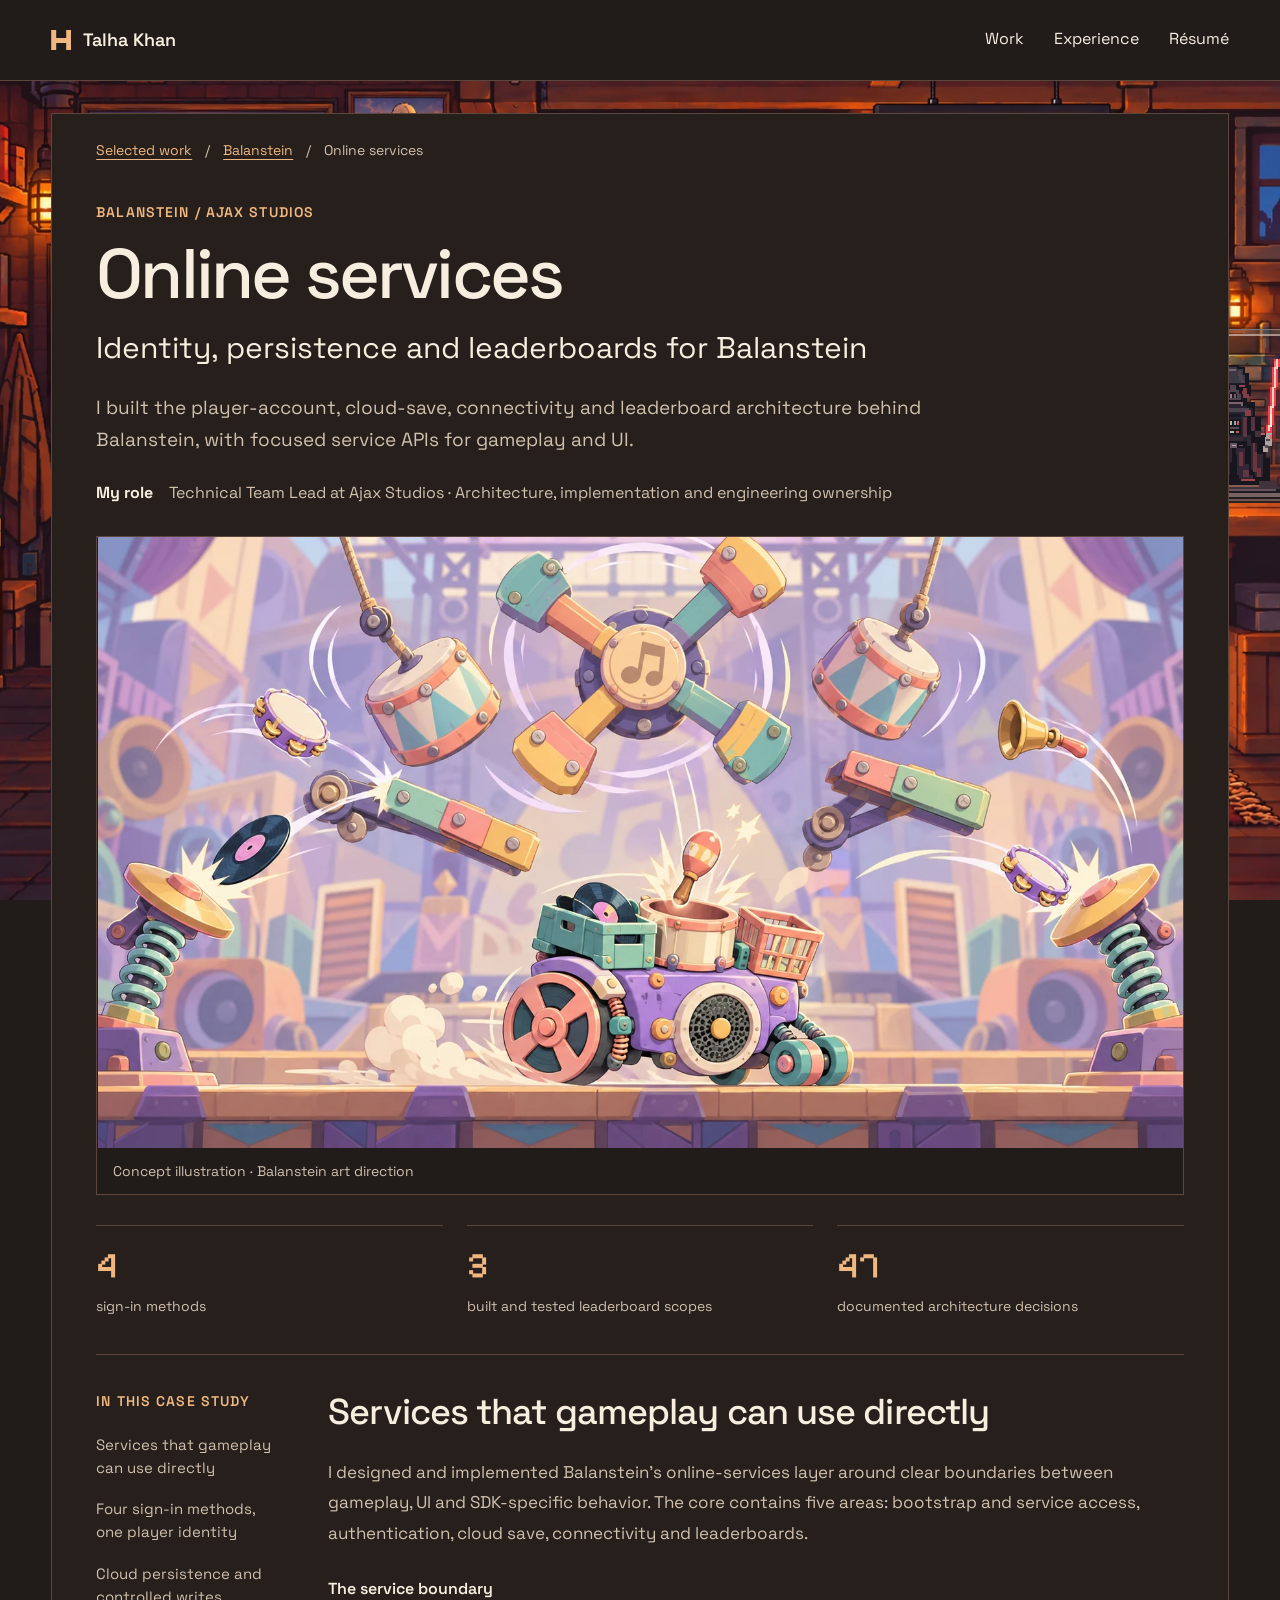
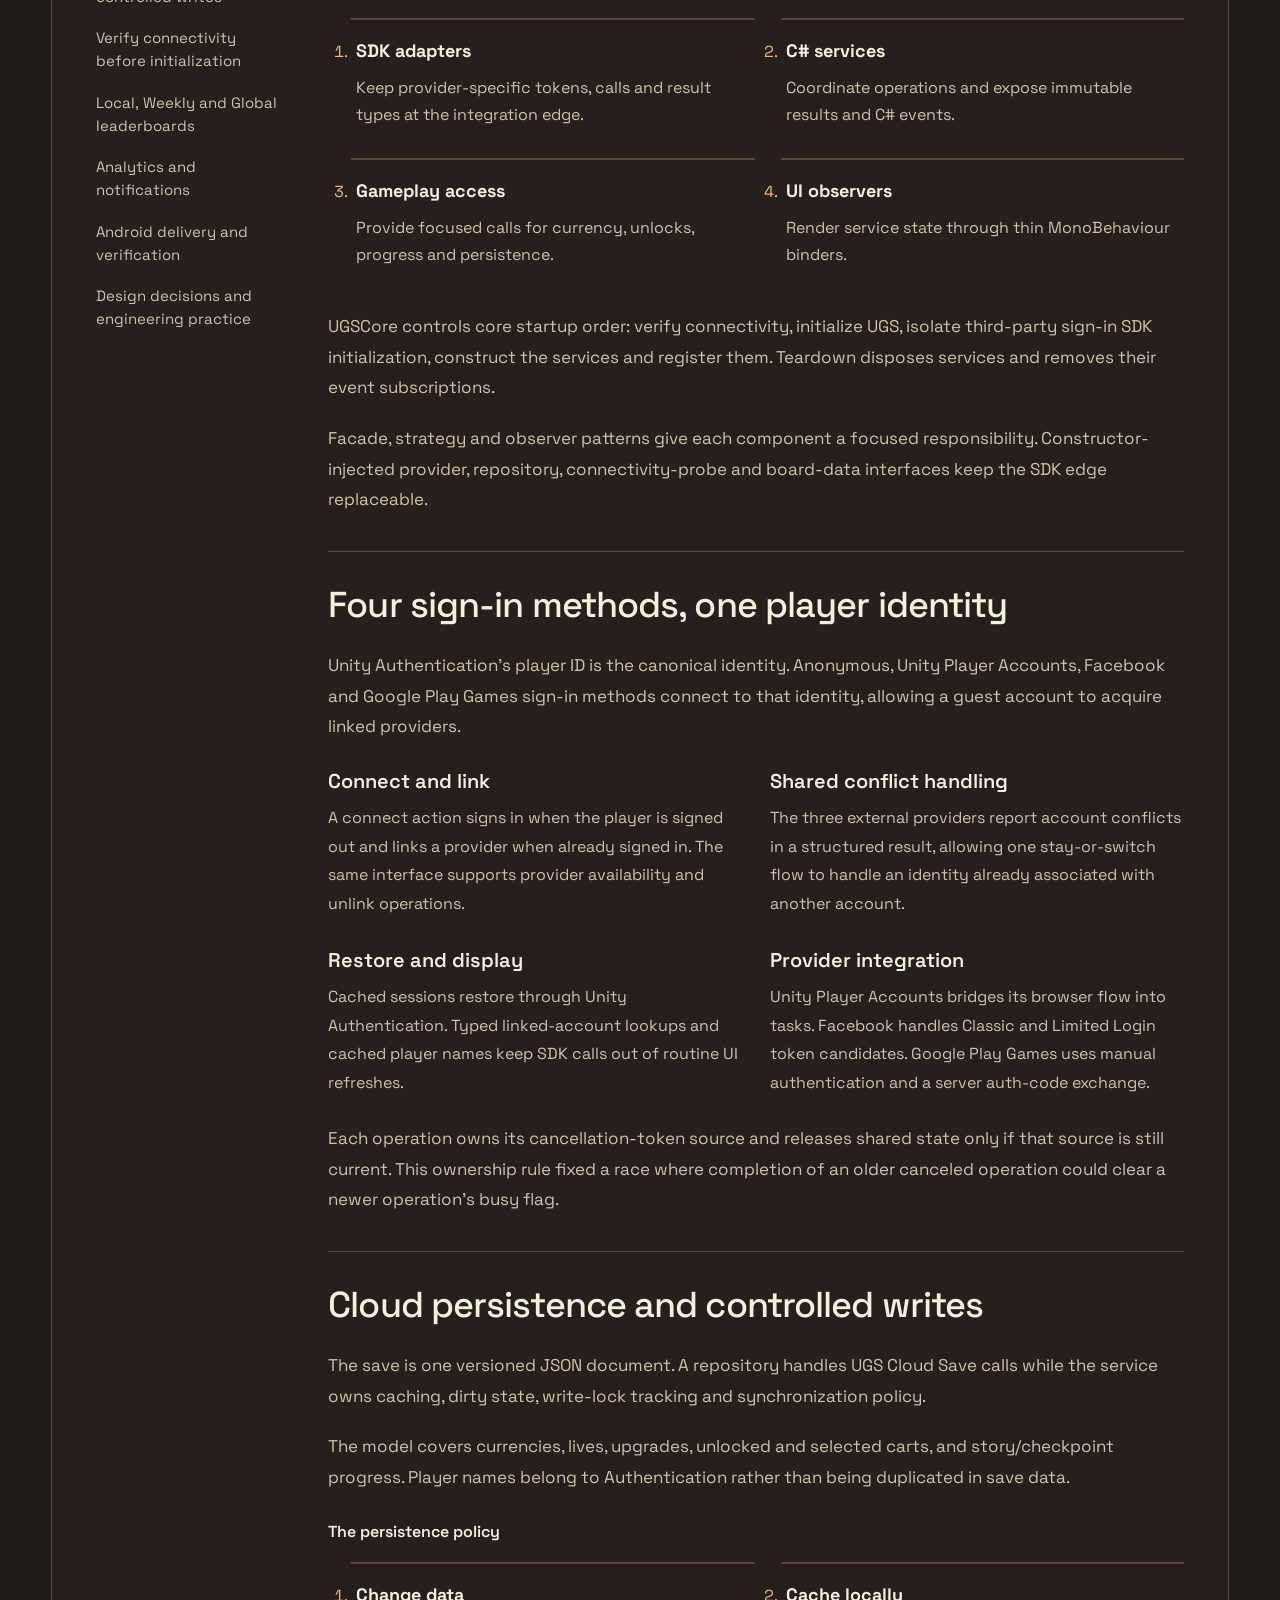
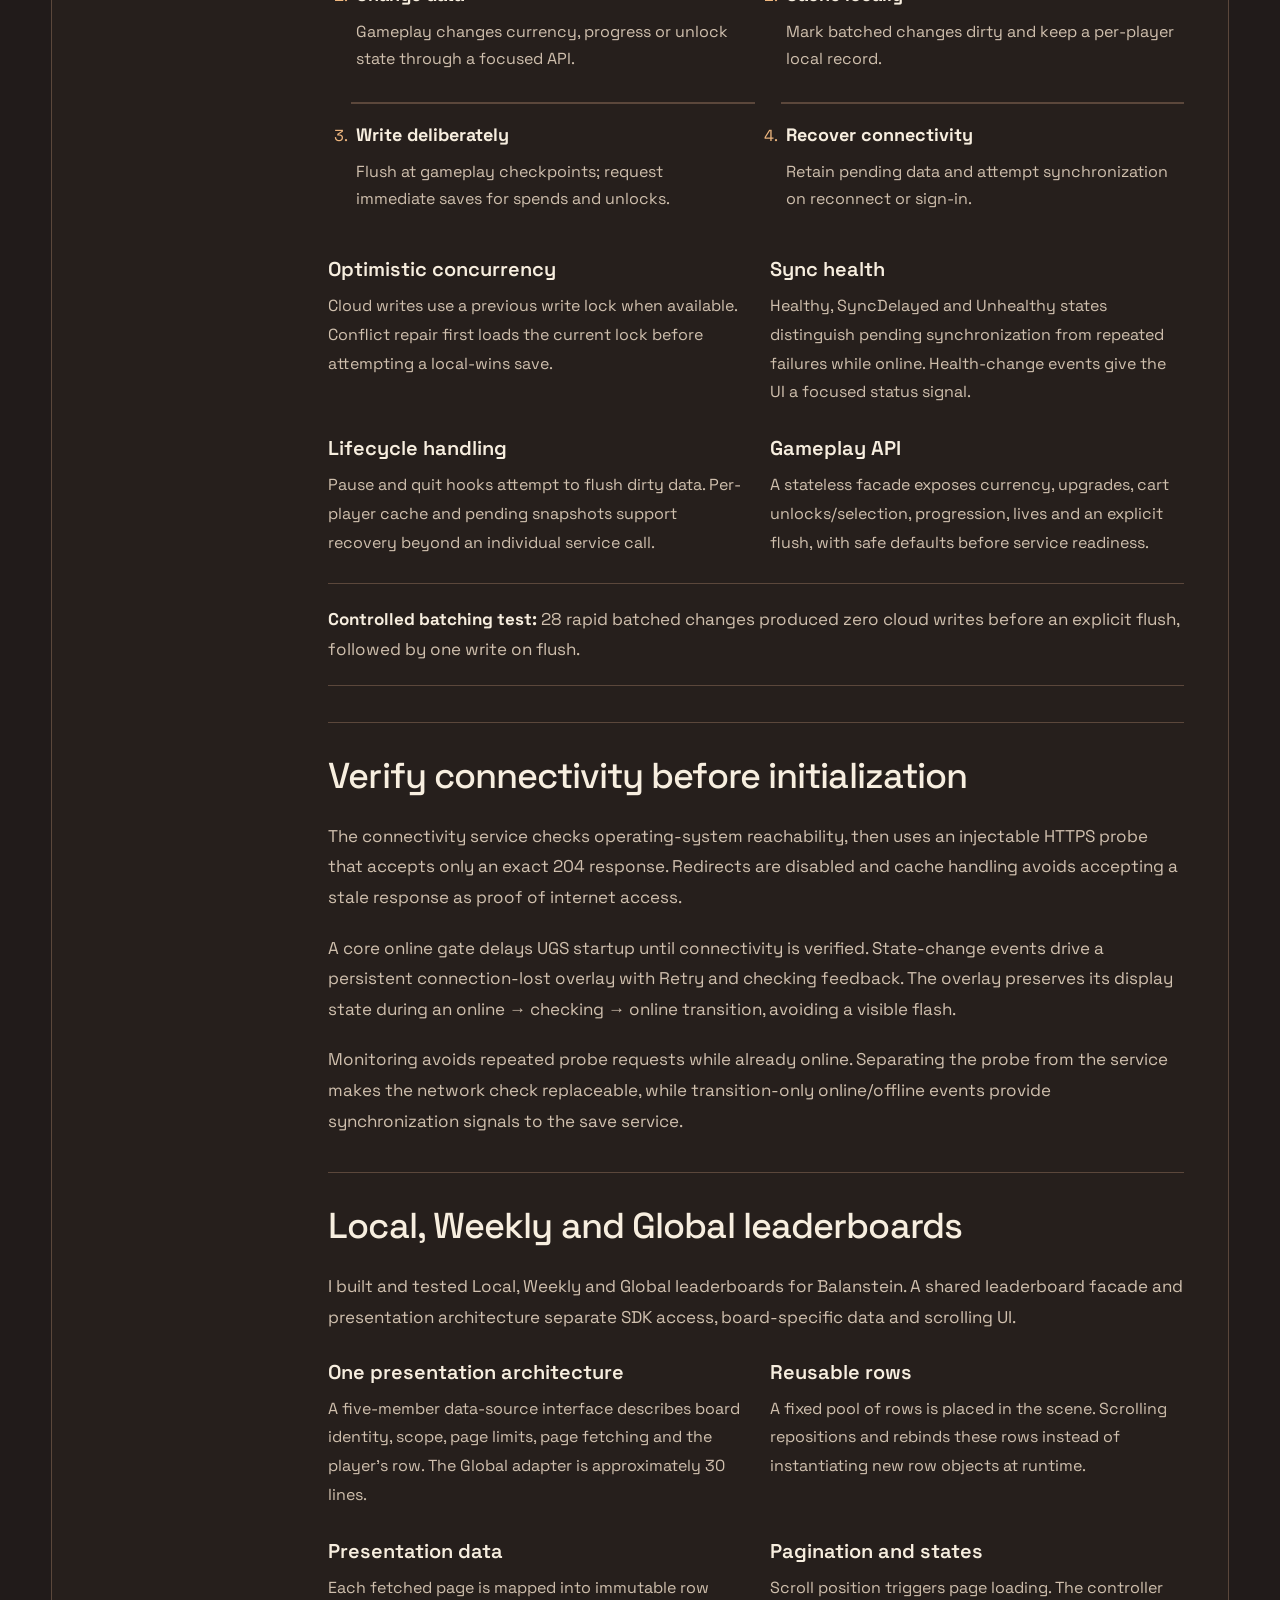
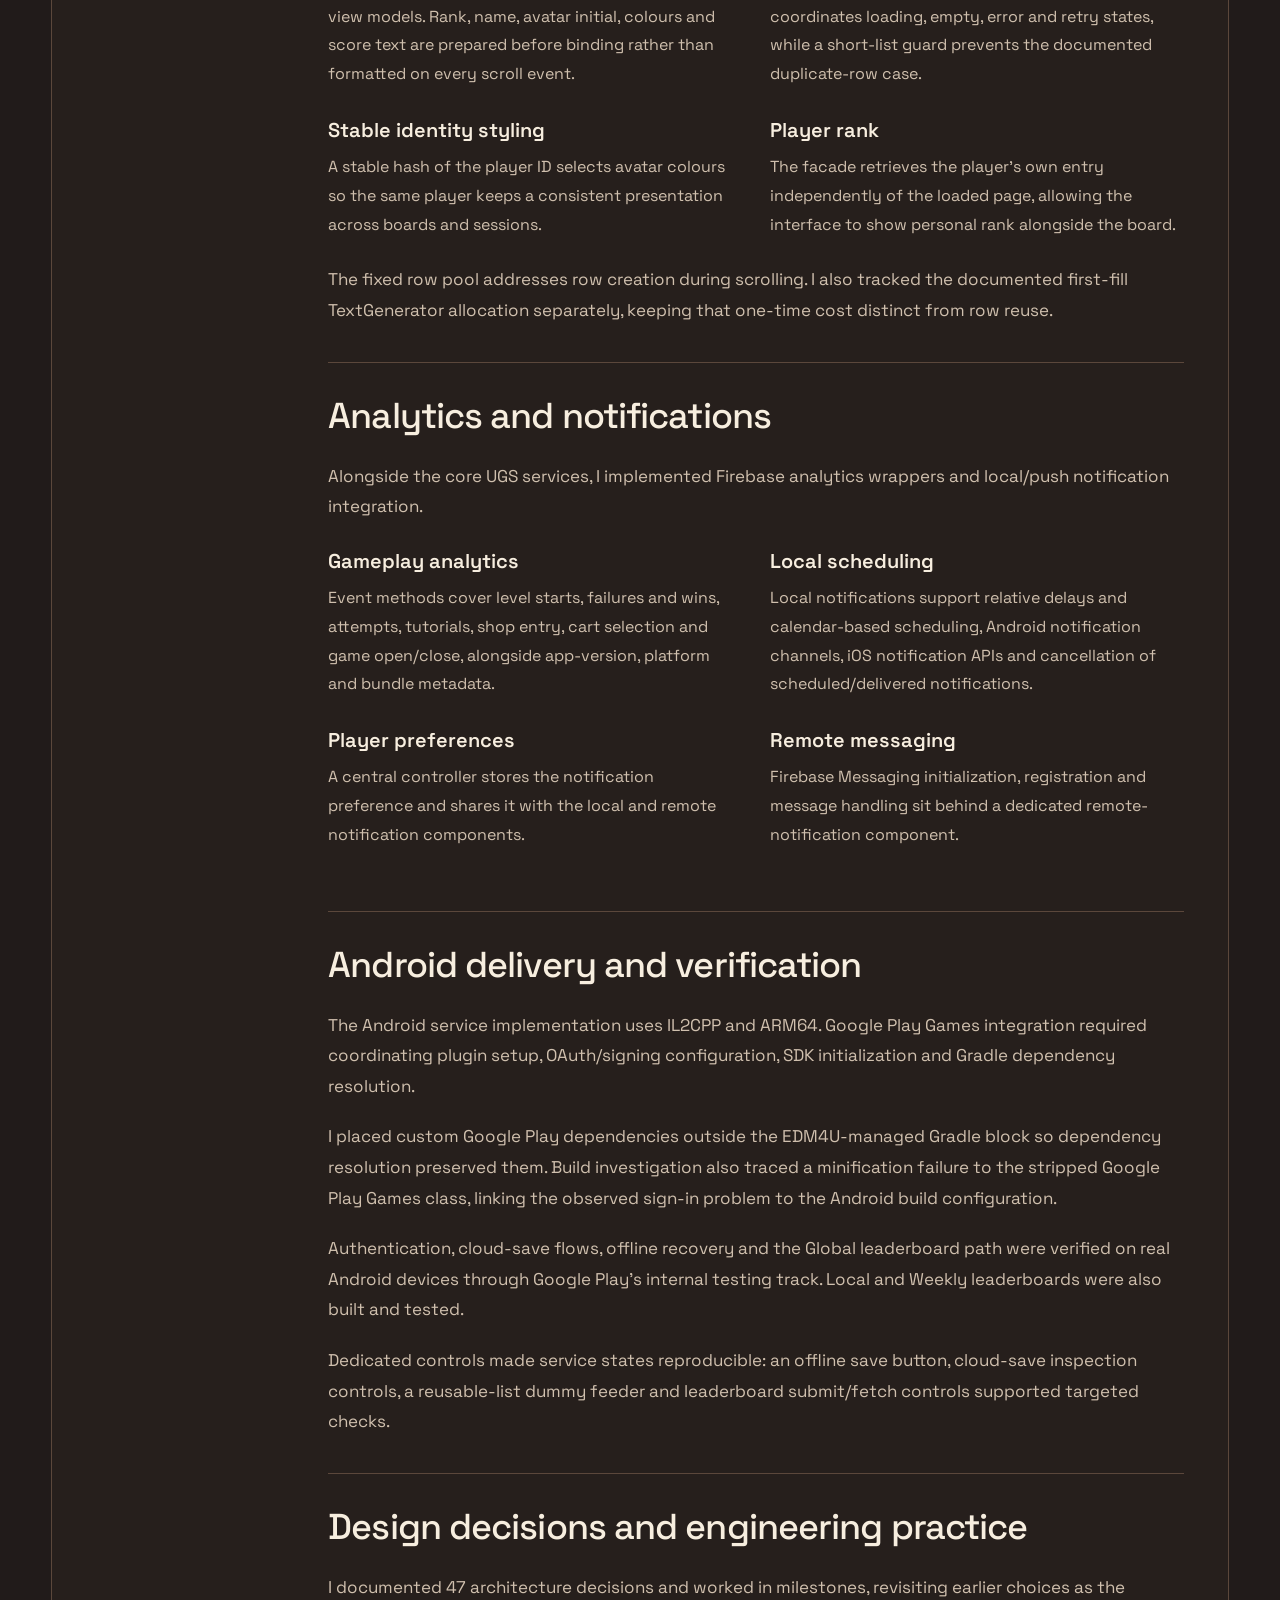
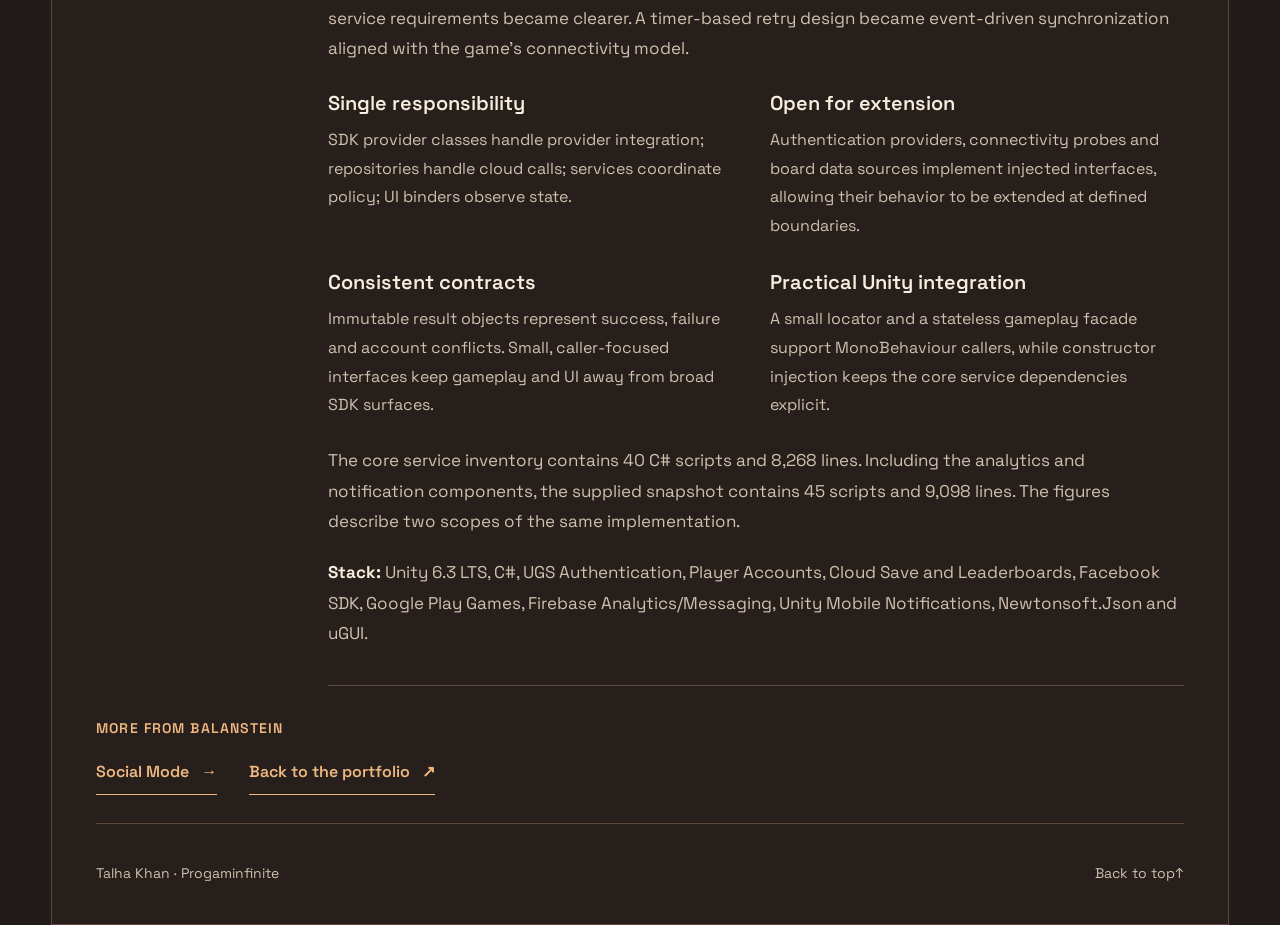
==== commit a08ca7b2: "Use updated studio artwork on the online services case study" ====
--- a/case-studies/balanstein-online-services/index.html
+++ b/case-studies/balanstein-online-services/index.html
@@ -17,7 +17,7 @@
 </head>
 <body class="case-study" id="top">
   <a class="skip-link" href="#main">Skip to case study</a>
-  <div class="studio-backdrop" aria-hidden="true"><img src="../../assets/art/room-heroes.svg" alt="" width="1536" height="1024"></div>
+  <div class="studio-backdrop" aria-hidden="true"><img src="../../assets/art/room-vader.svg" alt="" width="1536" height="1024"></div>
   <header class="site-header"><div class="wrap header-inner">
     <a class="brand" href="../../"><span class="brand-mark" aria-hidden="true"></span>Talha Khan</a>
     <nav class="desktop-nav" aria-label="Main navigation"><a href="../../#work">Work</a><a href="../../#experience">Experience</a><a href="../../documents/Talha-Khan-Resume.pdf">Résumé</a></nav>
--- a/style.css
+++ b/style.css
@@ -241,3 +241,25 @@
 .case-visual figcaption{padding:12px 16px;font-size:14px;line-height:1.6;color:var(--soft)}
 @media(max-width:760px){.project-focus{padding:22px 24px}.case-visual{margin-top:24px}}
 @media(max-width:480px){.project-focus{padding-inline:18px}.project-focus .tags{gap:8px}.case-visual figcaption{padding:10px 12px}}
+/* Approved pastel concept collection */
+.concept-collection{grid-column:1/-1;border-top:1px solid var(--line);background:#29221e}
+.concept-collection>summary{display:flex;align-items:center;justify-content:space-between;gap:16px;padding:16px 27px;min-height:64px;font-size:17px;font-weight:600}
+.concept-collection>summary:hover{background:#382b24}
+.collection-label{display:flex;align-items:center;gap:14px;flex-wrap:wrap}
+.collection-count{font-size:14px;font-weight:400;color:var(--soft)}
+.collection-toggle{flex:0 0 24px;text-align:center;font-size:24px;line-height:1}
+.collection-toggle::before{content:"+"}
+.concept-collection[open]>summary .collection-toggle::before{content:"−"}
+.collection-content{padding:27px;border-top:1px solid var(--line)}
+.collection-heading{display:flex;justify-content:space-between;align-items:flex-end;gap:24px;margin-bottom:22px}
+.collection-heading h4{font-size:24px;line-height:1.3;margin-top:8px}
+.collection-heading>p{max-width:35ch;color:var(--soft);font-size:16px;line-height:1.6}
+.concept-grid{display:grid;grid-template-columns:repeat(4,minmax(0,1fr));gap:14px}
+.concept-grid a{display:block;border:1px solid var(--line);background:#211b1a;min-width:0}
+.concept-grid a:hover{border-color:var(--accent)}
+.concept-grid img{display:block;width:100%;height:auto;aspect-ratio:1672/941;object-fit:contain}
+.concept-grid span{display:block;padding:12px;font-size:16px;font-weight:600;line-height:1.5}
+.concept-grid small{display:block;font-size:14px;font-weight:400;color:var(--soft);margin-top:3px}
+@media(max-width:1050px){.current-project>.project-copy>p:last-child{grid-column:1/-1}.concept-grid{grid-template-columns:repeat(2,minmax(0,1fr))}}
+@media(max-width:760px){.collection-heading{display:block}.collection-heading>p{max-width:none;margin-top:14px}.concept-collection>summary{padding-inline:24px}.collection-content{padding:24px}}
+@media(max-width:480px){.concept-collection>summary{padding-inline:18px;font-size:16px}.collection-label{gap:4px 12px}.collection-content{padding:22px 18px}.concept-grid{gap:10px}.concept-grid span{padding:10px;font-size:15px}.concept-grid small{font-size:14px}.collection-heading h4{font-size:22px}}
